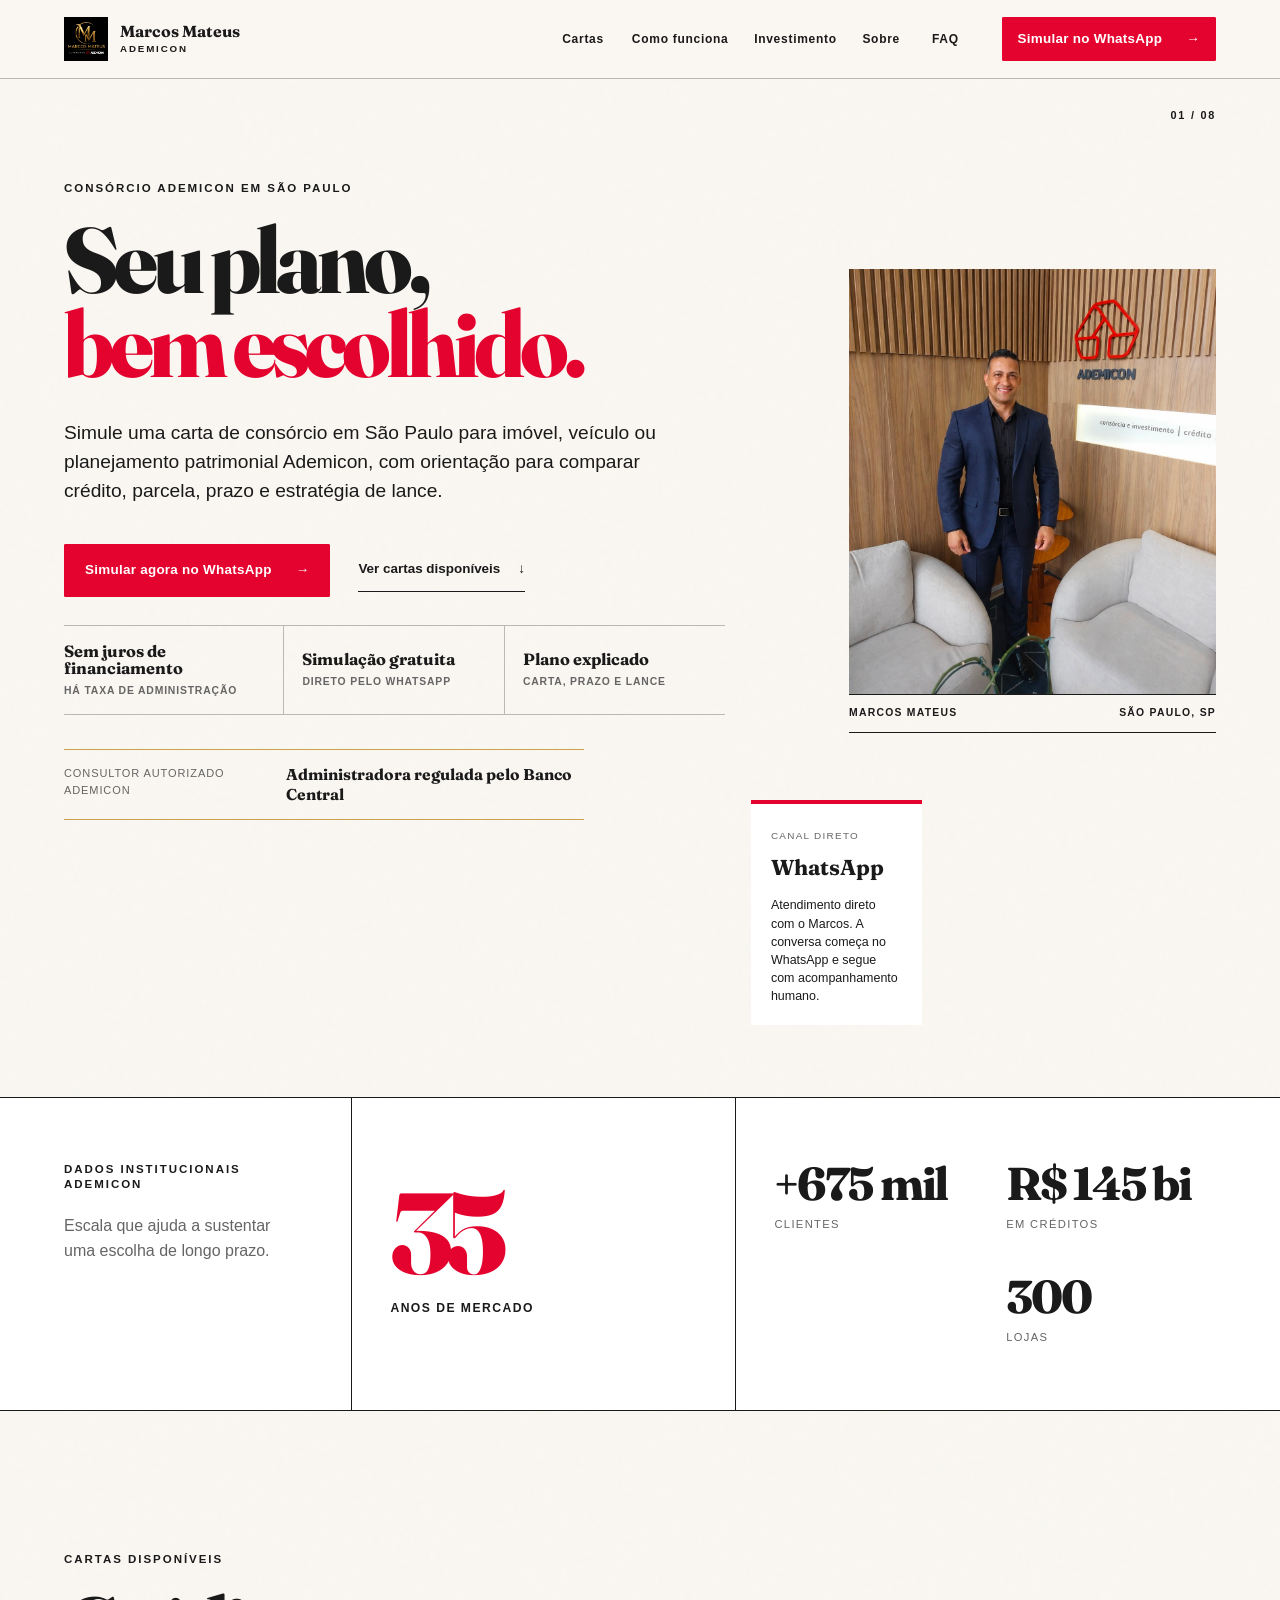
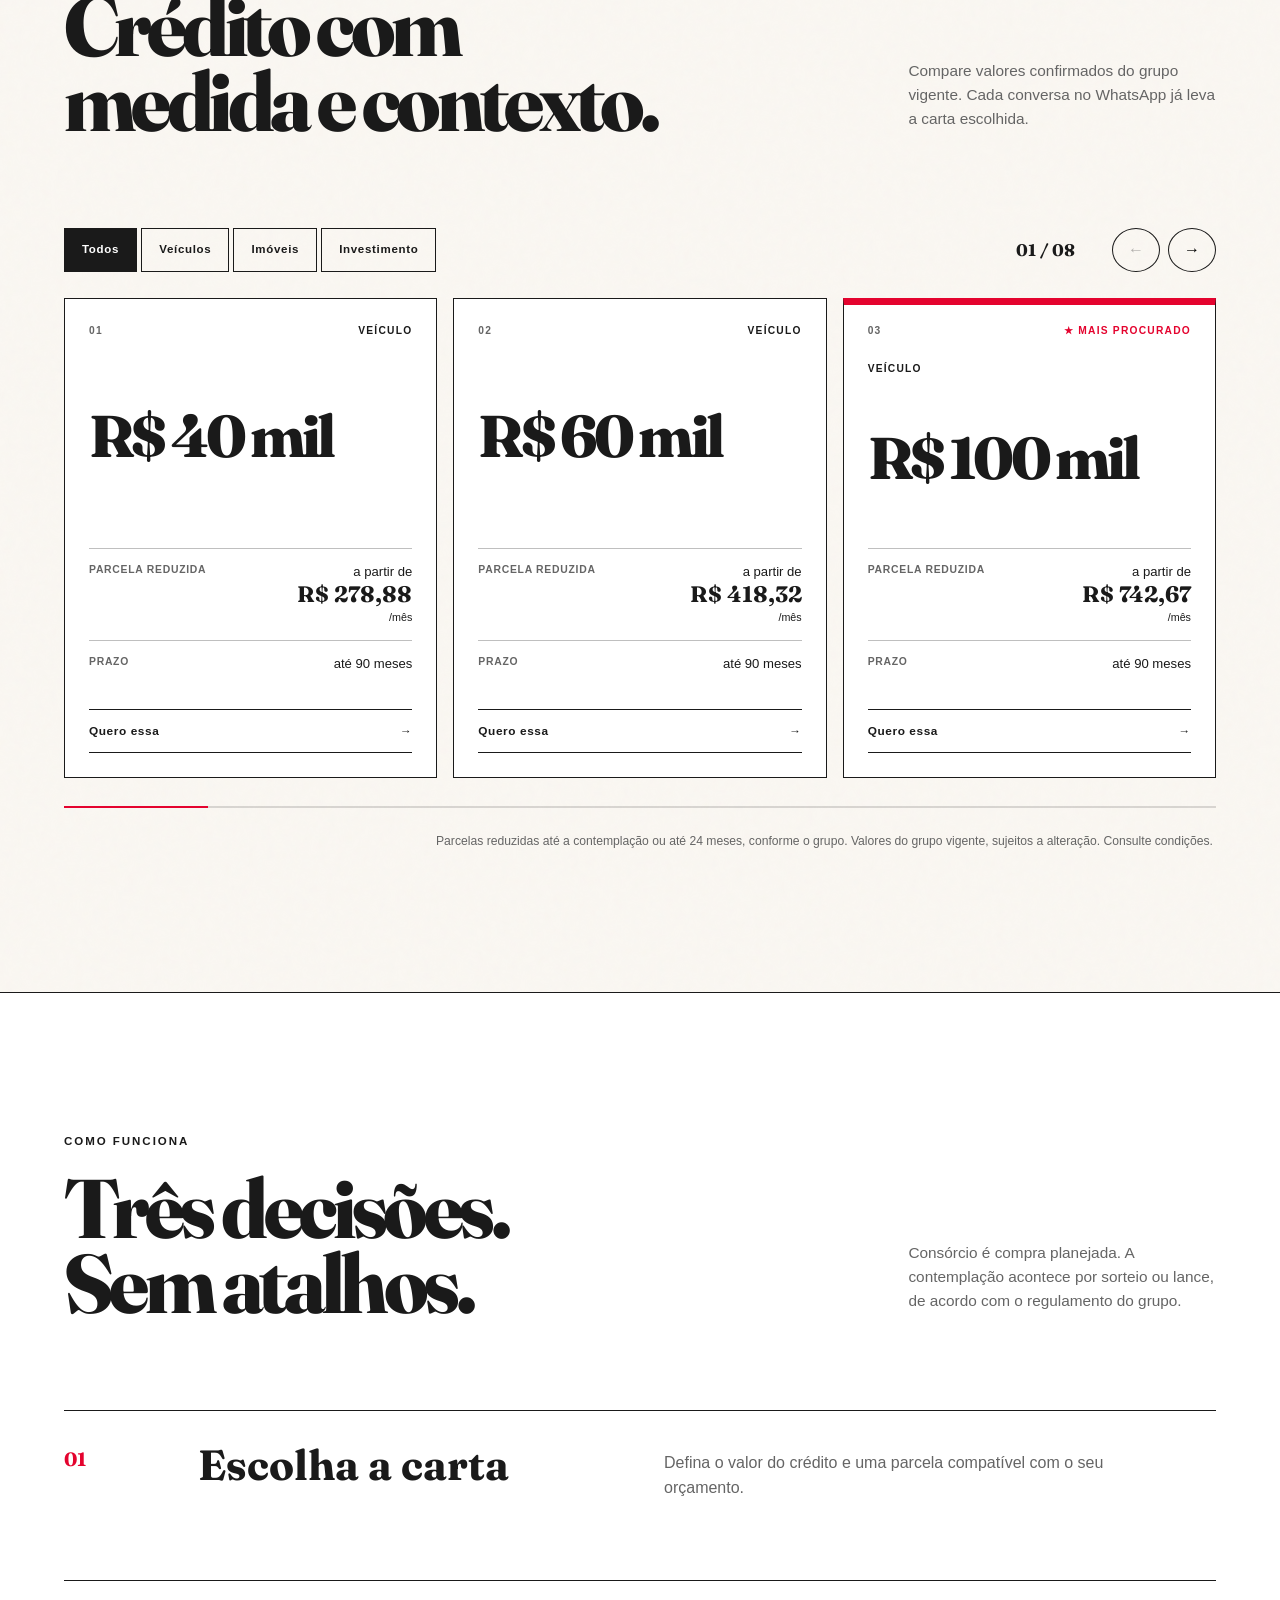
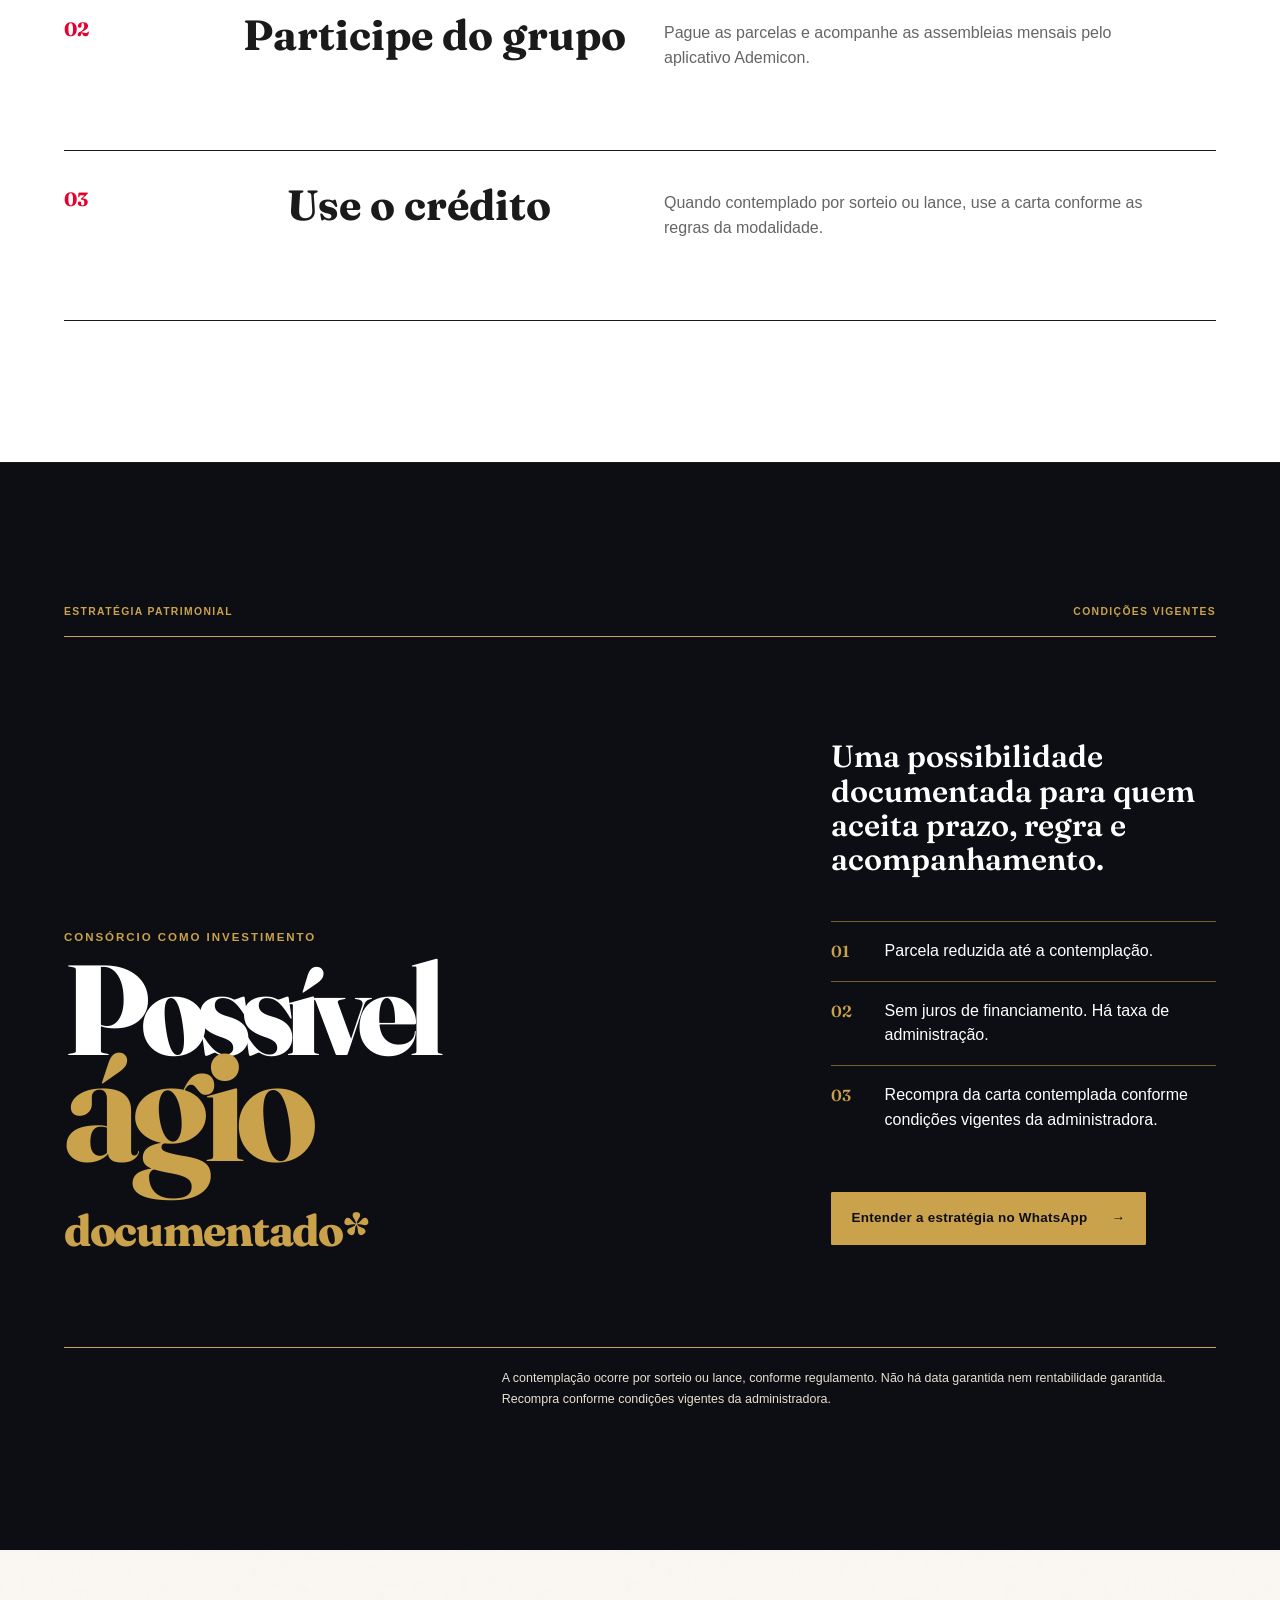
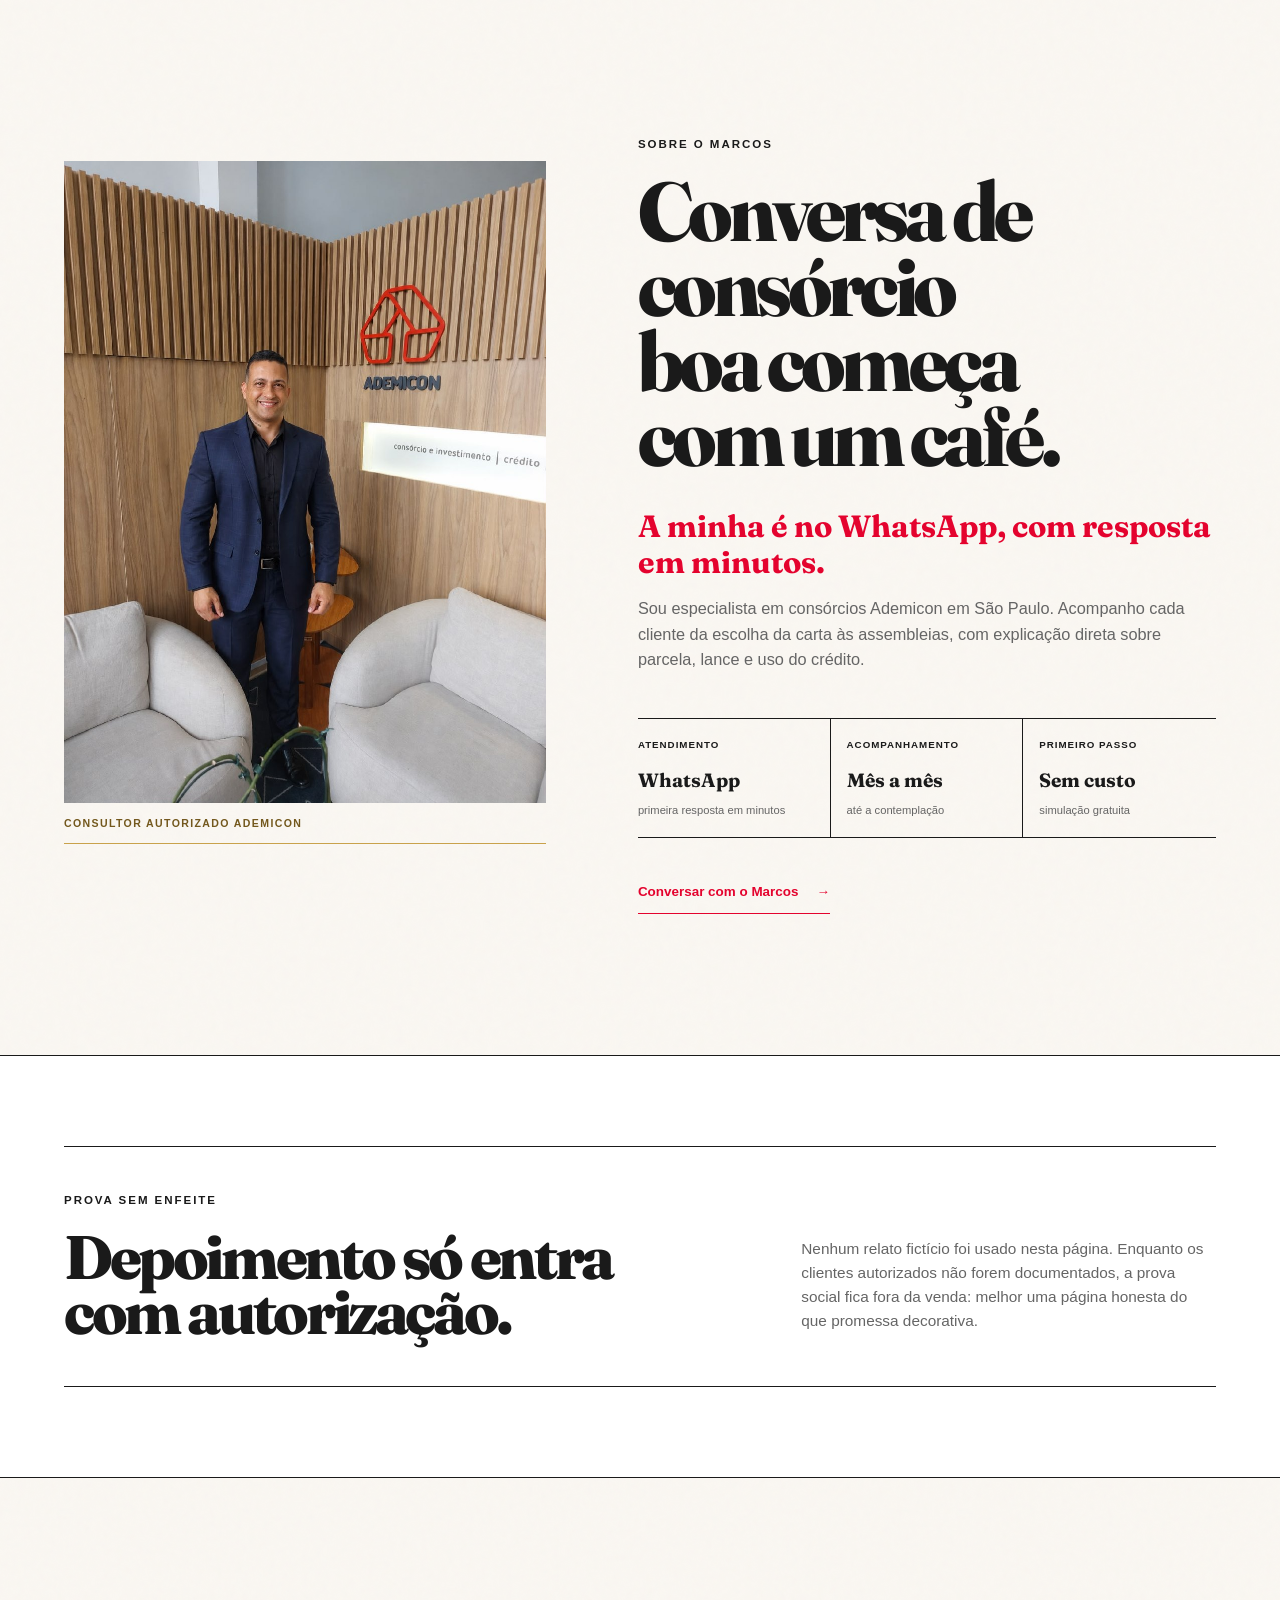
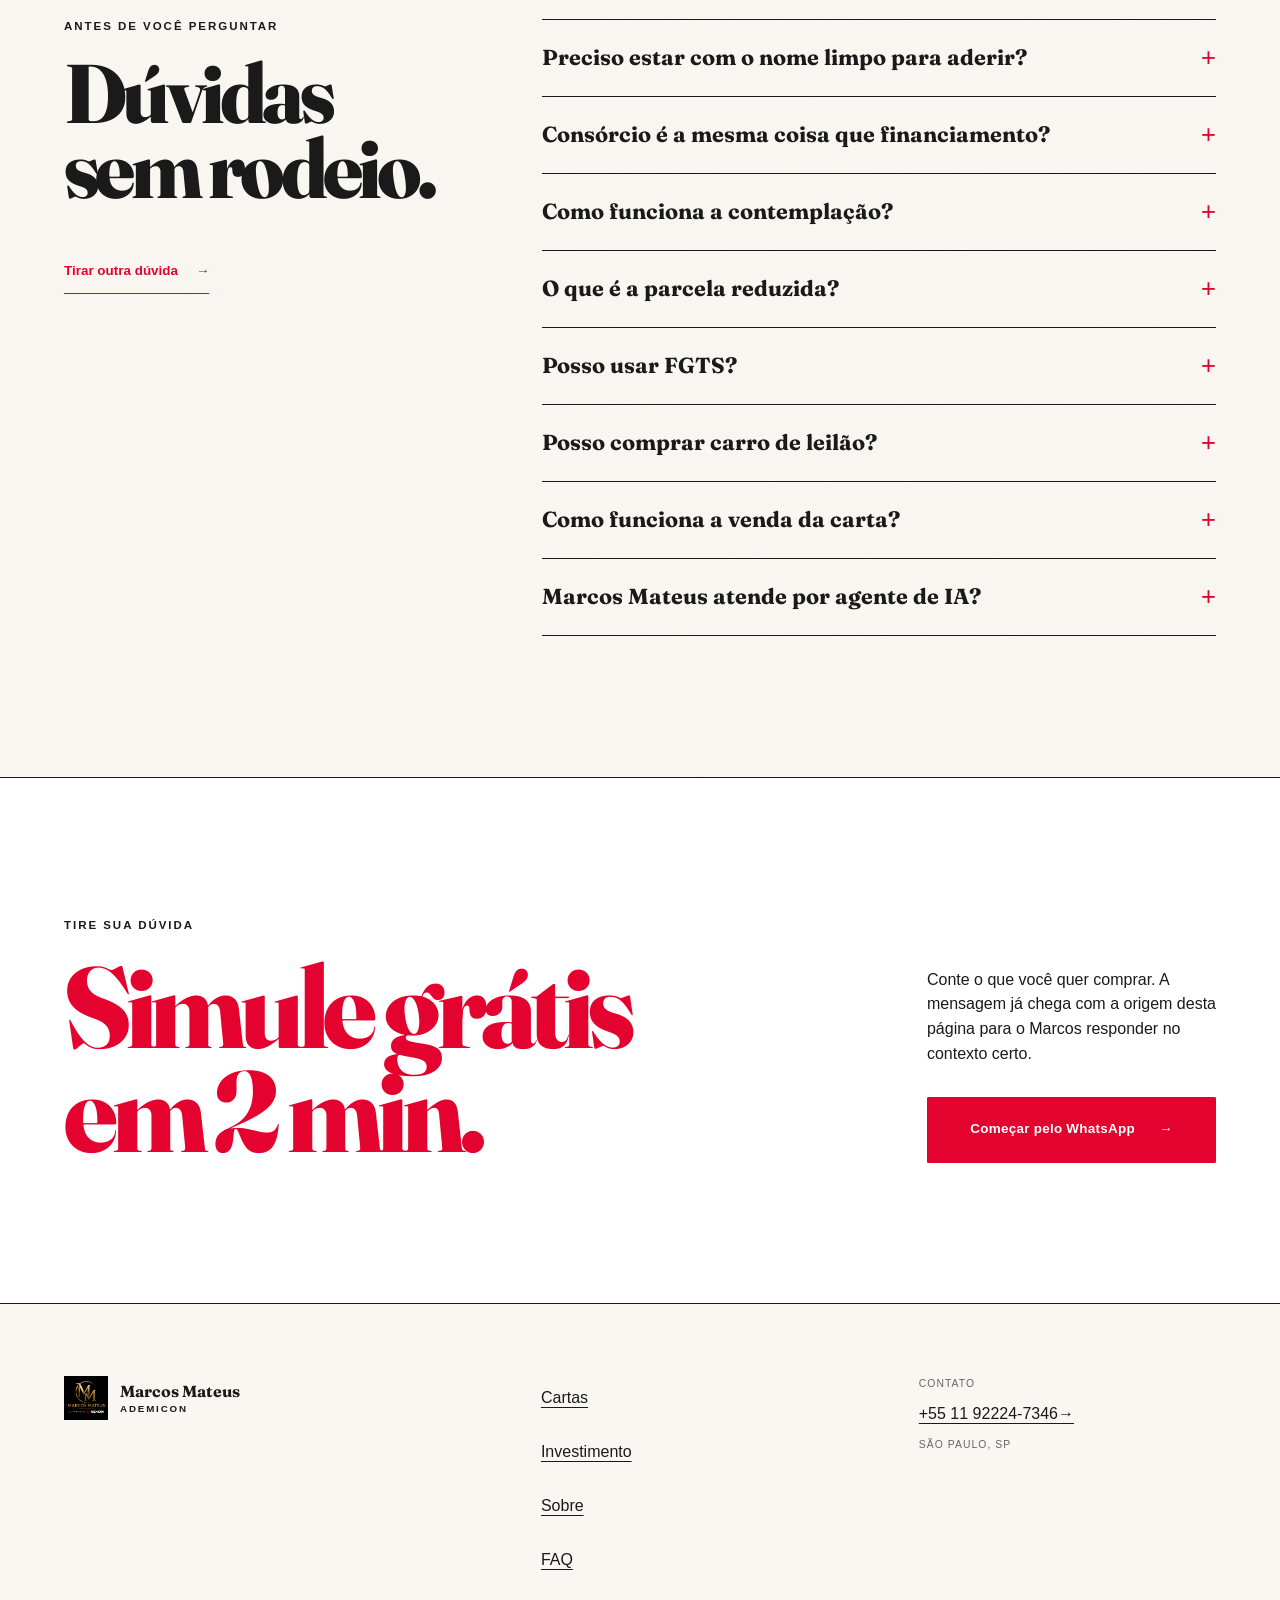
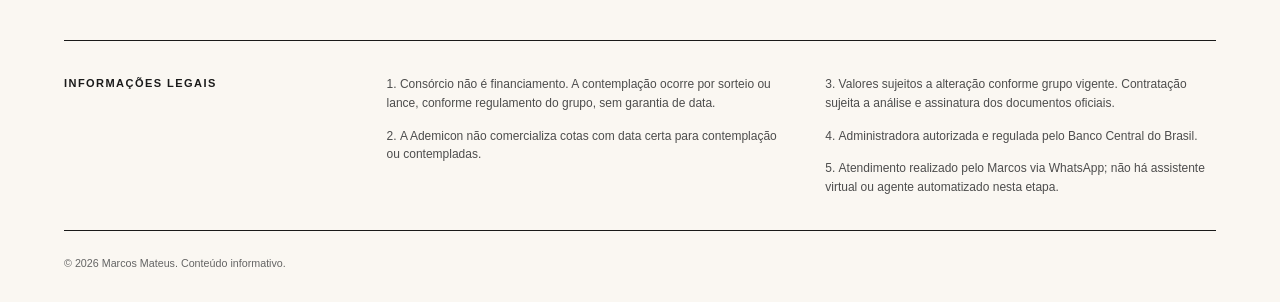
==== index.html @ b5ae05be "feat: add custom domain search metadata" ====
<!doctype html>
<html lang="pt-BR">
<head>
  <meta charset="utf-8">
  <meta name="viewport" content="width=device-width, initial-scale=1">
  <title>Consórcio Ademicon em São Paulo | Marcos Mateus</title>
  <meta name="description" content="Consórcio em São Paulo para veículos, imóveis e planejamento patrimonial com Marcos Mateus, consultor autorizado Ademicon.">
  <meta name="theme-color" content="#FAF7F2">
  <meta property="og:type" content="website">
  <meta property="og:title" content="Consórcio Ademicon em São Paulo | Marcos Mateus">
  <meta property="og:description" content="Encontre uma carta compatível com o seu plano e tire suas dúvidas pelo WhatsApp.">
  <meta property="og:url" content="https://www.marcosmateusconsorcio.com.br/">
  <meta property="og:image" content="https://www.marcosmateusconsorcio.com.br/assets/marcos-mateus.jpg">
  <link rel="canonical" href="https://www.marcosmateusconsorcio.com.br/">
  <script type="application/ld+json">
{
  "@context": "https://schema.org",
  "@type": "FinancialService",
  "name": "Marcos Mateus Consórcio Ademicon",
  "url": "https://www.marcosmateusconsorcio.com.br/",
  "image": "https://www.marcosmateusconsorcio.com.br/assets/marcos-mateus.jpg",
  "description": "Consultoria em consórcio Ademicon para imóveis, veículos e planejamento patrimonial em São Paulo, com atendimento direto pelo WhatsApp.",
  "areaServed": {
    "@type": "AdministrativeArea",
    "name": "São Paulo, SP"
  },
  "telephone": "+55 11 92224-7346",
  "founder": {
    "@type": "Person",
    "name": "Marcos Mateus"
  },
  "sameAs": []
}
  </script>
  <script type="application/ld+json">
{
  "@context": "https://schema.org",
  "@type": "FAQPage",
  "mainEntity": [
    {
      "@type": "Question",
      "name": "Preciso estar com o nome limpo para aderir?",
      "acceptedAnswer": {
        "@type": "Answer",
        "text": "Não para aderir. A restrição passa a ser relevante quando o contemplado pretende usar o crédito para comprar um bem."
      }
    },
    {
      "@type": "Question",
      "name": "Consórcio é a mesma coisa que financiamento?",
      "acceptedAnswer": {
        "@type": "Answer",
        "text": "Não. O consórcio não cobra juros de financiamento, mas possui taxa de administração. O financiamento entrega o bem imediatamente e cobra juros. O consórcio é uma compra planejada."
      }
    },
    {
      "@type": "Question",
      "name": "Como funciona a contemplação?",
      "acceptedAnswer": {
        "@type": "Answer",
        "text": "Ela acontece por sorteio ou lance nas assembleias mensais, conforme o regulamento. Não existe garantia de data."
      }
    },
    {
      "@type": "Question",
      "name": "O que é a parcela reduzida?",
      "acceptedAnswer": {
        "@type": "Answer",
        "text": "No Plano 50, são pagos 50% do fundo comum mais taxas até a contemplação. A diferença é distribuída nas parcelas posteriores, por isso o valor aumenta depois da contemplação."
      }
    },
    {
      "@type": "Question",
      "name": "Posso usar FGTS?",
      "acceptedAnswer": {
        "@type": "Answer",
        "text": "Em consórcio de imóveis, o FGTS pode ser usado como lance ou complemento, conforme as regras do Conselho Curador e do grupo."
      }
    },
    {
      "@type": "Question",
      "name": "Posso comprar carro de leilão?",
      "acceptedAnswer": {
        "@type": "Answer",
        "text": "Sim, desde que a documentação esteja regular e o veículo seja aprovado na vistoria e análise da administradora."
      }
    },
    {
      "@type": "Question",
      "name": "Como funciona a venda da carta?",
      "acceptedAnswer": {
        "@type": "Answer",
        "text": "A documentação informa possibilidade de recompra da carta contemplada com ágio de até 30% do crédito. A operação depende das condições comerciais vigentes da administradora."
      }
    },
    {
      "@type": "Question",
      "name": "Marcos Mateus atende por agente de IA?",
      "acceptedAnswer": {
        "@type": "Answer",
        "text": "Não. Nesta etapa, o atendimento pelo WhatsApp é feito diretamente pelo Marcos."
      }
    }
  ]
}
  </script>
  <link rel="icon" href="assets/marca-marcos-mateus.jpg" type="image/jpeg">
  <link rel="preload" href="assets/fraunces-latin.woff2" as="font" type="font/woff2" crossorigin>
  <link rel="preload" href="assets/marcos-mateus.jpg" as="image" type="image/jpeg">
  <link rel="stylesheet" href="styles.css">
  <script src="script.js" defer></script>
</head>
<body>
  <a class="skip-link" href="#conteudo">Ir para o conteúdo</a>

  <header class="site-header" data-header>
    <div class="header-inner">
      <a class="brand" href="#inicio" aria-label="Marcos Mateus, início">
        <img src="assets/marca-marcos-mateus.jpg" width="1254" height="1254" alt="">
        <span><strong>Marcos Mateus</strong><small>Ademicon</small></span>
      </a>
      <button class="menu-toggle" type="button" aria-expanded="false" aria-controls="menu-principal">
        <span>Menu</span><i aria-hidden="true"></i>
      </button>
      <nav class="main-nav" id="menu-principal" aria-label="Navegação principal">
        <a href="#cartas">Cartas</a>
        <a href="#como-funciona">Como funciona</a>
        <a href="#investimento">Investimento</a>
        <a href="#sobre">Sobre</a>
        <a href="#faq">FAQ</a>
        <a class="button button-small" href="https://wa.me/5511922247346?text=Ol%C3%A1%2C%20Marcos%21%20Origem%3A%20Header.%20Quero%20fazer%20uma%20simula%C3%A7%C3%A3o." target="_blank" rel="noopener noreferrer">Simular no WhatsApp <span aria-hidden="true">→</span></a>
      </nav>
    </div>
  </header>

  <main id="conteudo">
    <section class="hero paper" id="inicio" aria-labelledby="hero-title">
      <div class="section-index" aria-hidden="true">01 / 08</div>
      <div class="hero-copy reveal">
        <p class="eyebrow">Consórcio Ademicon em São Paulo</p>
        <h1 id="hero-title">Seu plano,<br><span>bem escolhido.</span></h1>
        <p class="hero-lead">Simule uma carta de consórcio em São Paulo para imóvel, veículo ou planejamento patrimonial Ademicon, com orientação para comparar crédito, parcela, prazo e estratégia de lance.</p>
        <div class="hero-actions">
          <a class="button" href="https://wa.me/5511922247346?text=Ol%C3%A1%2C%20Marcos%21%20Origem%3A%20Hero.%20Quero%20simular%20um%20cons%C3%B3rcio%20e%20entender%20qual%20carta%20combina%20comigo." target="_blank" rel="noopener noreferrer">Simular agora no WhatsApp <span aria-hidden="true">→</span></a>
          <a class="text-link" href="#cartas">Ver cartas disponíveis <span aria-hidden="true">↓</span></a>
        </div>
        <ul class="hero-benefits" aria-label="Benefícios do atendimento">
          <li><strong>Sem juros de financiamento</strong><span>há taxa de administração</span></li>
          <li><strong>Simulação gratuita</strong><span>direto pelo WhatsApp</span></li>
          <li><strong>Plano explicado</strong><span>carta, prazo e lance</span></li>
        </ul>
        <div class="authority-seal" aria-label="Autoridade">
          <span>Consultor autorizado Ademicon</span>
          <strong>Administradora regulada pelo Banco Central</strong>
        </div>
      </div>
      <div class="hero-visual reveal">
        <figure class="photo-frame">
          <img src="assets/marcos-mateus.jpg" width="1086" height="1259" alt="Marcos Mateus em uma unidade Ademicon">
          <figcaption><span>Marcos Mateus</span><span>São Paulo, SP</span></figcaption>
        </figure>
      </div>
      <aside class="hero-note reveal" aria-label="Atendimento">
        <span>Canal direto</span>
        <strong>WhatsApp</strong>
        <p>Atendimento direto com o Marcos. A conversa começa no WhatsApp e segue com acompanhamento humano.</p>
      </aside>
    </section>

    <section class="proof" id="prova" aria-labelledby="proof-title">
      <div class="proof-intro reveal">
        <p class="eyebrow">Dados institucionais Ademicon</p>
        <h2 id="proof-title" class="sr-only">Números da Ademicon</h2>
        <p>Escala que ajuda a sustentar uma escolha de longo prazo.</p>
      </div>
      <div class="proof-primary reveal">
        <strong><span class="counter" data-target="35">35</span></strong>
        <span>anos de mercado</span>
      </div>
      <dl class="proof-grid reveal">
        <div><dt><span aria-hidden="true">+</span><span class="counter" data-target="675">675</span> mil</dt><dd>clientes</dd></div>
        <div><dt>R$ <span class="counter" data-target="145">145</span> bi</dt><dd>em créditos</dd></div>
        <div><dt><span class="counter" data-target="300">300</span></dt><dd>lojas</dd></div>
      </dl>
    </section>

    <section class="plans paper" id="cartas" aria-labelledby="plans-title">
      <div class="section-heading reveal">
        <div>
          <p class="eyebrow">Cartas disponíveis</p>
          <h2 id="plans-title">Crédito com<br>medida e contexto.</h2>
        </div>
        <p>Compare valores confirmados do grupo vigente. Cada conversa no WhatsApp já leva a carta escolhida.</p>
      </div>

      <div class="plans-toolbar reveal">
        <div class="filters" role="group" aria-label="Filtrar cartas por segmento">
          <button type="button" class="filter-button is-active" data-filter="todos" aria-pressed="true">Todos</button>
          <button type="button" class="filter-button" data-filter="veiculos" aria-pressed="false">Veículos</button>
          <button type="button" class="filter-button" data-filter="imoveis" aria-pressed="false">Imóveis</button>
          <button type="button" class="filter-button" data-filter="investimento" aria-pressed="false">Investimento</button>
        </div>
        <div class="carousel-controls">
          <span class="carousel-count" aria-live="polite">01 / 08</span>
          <button type="button" class="carousel-arrow" data-carousel-prev aria-label="Carta anterior">←</button>
          <button type="button" class="carousel-arrow" data-carousel-next aria-label="Próxima carta">→</button>
        </div>
      </div>

      <div class="carousel-shell reveal">
        <div class="plans-track" data-carousel tabindex="0" aria-label="Cartas de crédito">
          <article class="plan-card" data-category="veiculos">
            <div class="card-top"><span class="card-number">01</span><span class="card-segment">Veículo</span></div>
            <h3>R$ 40 mil</h3>
            <dl><div><dt>Parcela reduzida</dt><dd>a partir de <strong>R$ 278,88</strong><small>/mês</small></dd></div><div><dt>Prazo</dt><dd>até 90 meses</dd></div></dl>
            <a class="card-link" href="https://wa.me/5511922247346?text=Ol%C3%A1%2C%20Marcos%21%20Origem%3A%20Carta%20Ve%C3%ADculo%20R%24%2040%20mil.%20Quero%20simular%20esta%20carta." target="_blank" rel="noopener noreferrer">Quero essa <span aria-hidden="true">→</span></a>
          </article>
          <article class="plan-card" data-category="veiculos">
            <div class="card-top"><span class="card-number">02</span><span class="card-segment">Veículo</span></div>
            <h3>R$ 60 mil</h3>
            <dl><div><dt>Parcela reduzida</dt><dd>a partir de <strong>R$ 418,32</strong><small>/mês</small></dd></div><div><dt>Prazo</dt><dd>até 90 meses</dd></div></dl>
            <a class="card-link" href="https://wa.me/5511922247346?text=Ol%C3%A1%2C%20Marcos%21%20Origem%3A%20Carta%20Ve%C3%ADculo%20R%24%2060%20mil.%20Quero%20simular%20esta%20carta." target="_blank" rel="noopener noreferrer">Quero essa <span aria-hidden="true">→</span></a>
          </article>
          <article class="plan-card plan-card-featured" data-category="veiculos">
            <div class="card-top"><span class="card-number">03</span><span class="card-tag">★ Mais procurado</span></div>
            <span class="card-segment">Veículo</span>
            <h3>R$ 100 mil</h3>
            <dl><div><dt>Parcela reduzida</dt><dd>a partir de <strong>R$ 742,67</strong><small>/mês</small></dd></div><div><dt>Prazo</dt><dd>até 90 meses</dd></div></dl>
            <a class="card-link" href="https://wa.me/5511922247346?text=Ol%C3%A1%2C%20Marcos%21%20Origem%3A%20Carta%20Ve%C3%ADculo%20R%24%20100%20mil.%20Quero%20simular%20esta%20carta." target="_blank" rel="noopener noreferrer">Quero essa <span aria-hidden="true">→</span></a>
          </article>
          <article class="plan-card" data-category="veiculos">
            <div class="card-top"><span class="card-number">04</span><span class="card-tag">Maior crédito</span></div>
            <span class="card-segment">Veículo</span>
            <h3>R$ 150 mil</h3>
            <dl><div><dt>Parcela reduzida</dt><dd>a partir de <strong>R$ 871,50</strong><small>/mês</small></dd></div><div><dt>Prazo</dt><dd>até 90 meses</dd></div></dl>
            <a class="card-link" href="https://wa.me/5511922247346?text=Ol%C3%A1%2C%20Marcos%21%20Origem%3A%20Carta%20Ve%C3%ADculo%20R%24%20150%20mil.%20Quero%20simular%20esta%20carta." target="_blank" rel="noopener noreferrer">Quero essa <span aria-hidden="true">→</span></a>
          </article>
          <article class="plan-card plan-card-wide" data-category="imoveis">
            <div class="card-top"><span class="card-number">05</span><span class="card-segment">Imóvel</span></div>
            <h3>R$ 300 mil</h3>
            <dl><div><dt>Parcela reduzida</dt><dd>a partir de <strong>R$ 1.011,90</strong><small>/mês</small></dd></div><div><dt>Uso</dt><dd>comprar, construir ou reformar</dd></div></dl>
            <a class="card-link" href="https://wa.me/5511922247346?text=Ol%C3%A1%2C%20Marcos%21%20Origem%3A%20Carta%20Im%C3%B3vel%20R%24%20300%20mil.%20Quero%20simular%20esta%20carta." target="_blank" rel="noopener noreferrer">Quero essa <span aria-hidden="true">→</span></a>
          </article>
          <article class="plan-card plan-card-wide" data-category="imoveis">
            <div class="card-top"><span class="card-number">06</span><span class="card-segment">Imóvel</span></div>
            <h3>R$ 500 mil</h3>
            <dl><div><dt>Parcela reduzida</dt><dd>a partir de <strong>R$ 1.800,00</strong><small>/mês</small></dd></div><div><dt>Uso</dt><dd>comprar, construir ou reformar</dd></div></dl>
            <a class="card-link" href="https://wa.me/5511922247346?text=Ol%C3%A1%2C%20Marcos%21%20Origem%3A%20Carta%20Im%C3%B3vel%20R%24%20500%20mil.%20Quero%20simular%20esta%20carta." target="_blank" rel="noopener noreferrer">Quero essa <span aria-hidden="true">→</span></a>
          </article>
          <article class="plan-card plan-card-gold" data-category="investimento">
            <div class="card-top"><span class="card-number">07</span><span class="card-segment">Investimento</span></div>
            <h3>R$ 80 mil</h3>
            <dl><div><dt>Parcela reduzida</dt><dd><strong>R$ 269,84</strong><small>/mês</small></dd></div><div><dt>Condição documentada</dt><dd>ágio de até R$ 24 mil*</dd></div></dl>
            <a class="card-link" href="https://wa.me/5511922247346?text=Ol%C3%A1%2C%20Marcos%21%20Origem%3A%20Carta%20Investimento%20R%24%2080%20mil.%20Quero%20entender%20esta%20estrat%C3%A9gia." target="_blank" rel="noopener noreferrer">Quero essa <span aria-hidden="true">→</span></a>
          </article>
          <article class="plan-card plan-card-gold" data-category="investimento">
            <div class="card-top"><span class="card-number">08</span><span class="card-segment">Investimento</span></div>
            <h3>R$ 100 mil</h3>
            <dl><div><dt>Parcela reduzida</dt><dd><strong>R$ 337,30</strong><small>/mês</small></dd></div><div><dt>Condição documentada</dt><dd>ágio de até R$ 30 mil*</dd></div></dl>
            <a class="card-link" href="https://wa.me/5511922247346?text=Ol%C3%A1%2C%20Marcos%21%20Origem%3A%20Carta%20Investimento%20R%24%20100%20mil.%20Quero%20entender%20esta%20estrat%C3%A9gia." target="_blank" rel="noopener noreferrer">Quero essa <span aria-hidden="true">→</span></a>
          </article>
        </div>
        <div class="carousel-progress" aria-hidden="true"><span data-carousel-progress></span></div>
      </div>
      <p class="plans-disclaimer">Parcelas reduzidas até a contemplação ou até 24 meses, conforme o grupo. Valores do grupo vigente, sujeitos a alteração. Consulte condições.</p>
    </section>

    <section class="process" id="como-funciona" aria-labelledby="process-title">
      <div class="section-heading reveal">
        <div><p class="eyebrow">Como funciona</p><h2 id="process-title">Três decisões.<br>Sem atalhos.</h2></div>
        <p>Consórcio é compra planejada. A contemplação acontece por sorteio ou lance, de acordo com o regulamento do grupo.</p>
      </div>
      <ol class="process-list">
        <li class="reveal"><span>01</span><h3>Escolha a carta</h3><p>Defina o valor do crédito e uma parcela compatível com o seu orçamento.</p></li>
        <li class="reveal"><span>02</span><h3>Participe do grupo</h3><p>Pague as parcelas e acompanhe as assembleias mensais pelo aplicativo Ademicon.</p></li>
        <li class="reveal"><span>03</span><h3>Use o crédito</h3><p>Quando contemplado por sorteio ou lance, use a carta conforme as regras da modalidade.</p></li>
      </ol>
    </section>

    <section class="investment" id="investimento" aria-labelledby="investment-title">
      <div class="investment-label reveal"><span>Estratégia patrimonial</span><span>Condições vigentes</span></div>
      <div class="investment-grid">
        <div class="reveal">
          <p class="eyebrow">Consórcio como investimento</p>
          <h2 id="investment-title">Possível<br><strong>ágio</strong><br><span>documentado*</span></h2>
        </div>
        <div class="investment-copy reveal">
          <p class="investment-lead">Uma possibilidade documentada para quem aceita prazo, regra e acompanhamento.</p>
          <dl>
            <div><dt>01</dt><dd>Parcela reduzida até a contemplação.</dd></div>
            <div><dt>02</dt><dd>Sem juros de financiamento. Há taxa de administração.</dd></div>
            <div><dt>03</dt><dd>Recompra da carta contemplada conforme condições vigentes da administradora.</dd></div>
          </dl>
          <a class="button button-gold" href="https://wa.me/5511922247346?text=Ol%C3%A1%2C%20Marcos%21%20Origem%3A%20Se%C3%A7%C3%A3o%20Investimento.%20Quero%20entender%20a%20estrat%C3%A9gia%20de%20carta%20contemplada." target="_blank" rel="noopener noreferrer">Entender a estratégia no WhatsApp <span aria-hidden="true">→</span></a>
        </div>
      </div>
      <p class="investment-disclaimer">A contemplação ocorre por sorteio ou lance, conforme regulamento. Não há data garantida nem rentabilidade garantida. Recompra conforme condições vigentes da administradora.</p>
    </section>

    <section class="about paper" id="sobre" aria-labelledby="about-title">
      <div class="about-photo reveal">
        <img src="assets/marcos-mateus-sobre.jpg" width="960" height="1280" alt="Marcos Mateus em uma unidade Ademicon">
        <span>Consultor autorizado Ademicon</span>
      </div>
      <div class="about-copy reveal">
        <p class="eyebrow">Sobre o Marcos</p>
        <h2 id="about-title">Conversa de consórcio boa começa com um café.</h2>
        <p class="about-lead">A minha é no WhatsApp, com resposta em minutos.</p>
        <p>Sou especialista em consórcios Ademicon em São Paulo. Acompanho cada cliente da escolha da carta às assembleias, com explicação direta sobre parcela, lance e uso do crédito.</p>
        <div class="about-specs">
          <div><span>Atendimento</span><strong>WhatsApp</strong><small>primeira resposta em minutos</small></div>
          <div><span>Acompanhamento</span><strong>Mês a mês</strong><small>até a contemplação</small></div>
          <div><span>Primeiro passo</span><strong>Sem custo</strong><small>simulação gratuita</small></div>
        </div>
        <a class="text-link text-link-red" href="https://wa.me/5511922247346?text=Ol%C3%A1%2C%20Marcos%21%20Origem%3A%20Sobre%20o%20Marcos.%20Quero%20conversar%20sobre%20meu%20objetivo." target="_blank" rel="noopener noreferrer">Conversar com o Marcos <span aria-hidden="true">→</span></a>
      </div>
    </section>

    <section class="testimonials trust-note" id="depoimentos" aria-labelledby="testimonials-title">
      <div class="trust-note-grid reveal">
        <div><p class="eyebrow">Prova sem enfeite</p><h2 id="testimonials-title">Depoimento só entra com autorização.</h2></div>
        <p>Nenhum relato fictício foi usado nesta página. Enquanto os clientes autorizados não forem documentados, a prova social fica fora da venda: melhor uma página honesta do que promessa decorativa.</p>
      </div>
    </section>

    <section class="faq paper" id="faq" aria-labelledby="faq-title">
      <div class="faq-heading reveal">
        <p class="eyebrow">Antes de você perguntar</p>
        <h2 id="faq-title">Dúvidas<br>sem rodeio.</h2>
        <a class="text-link text-link-red" href="https://wa.me/5511922247346?text=Ol%C3%A1%2C%20Marcos%21%20Origem%3A%20FAQ.%20Ainda%20tenho%20uma%20d%C3%BAvida%20sobre%20cons%C3%B3rcio." target="_blank" rel="noopener noreferrer">Tirar outra dúvida <span aria-hidden="true">→</span></a>
      </div>
      <div class="faq-list reveal">
        <details><summary>Preciso estar com o nome limpo para aderir?<span aria-hidden="true">+</span></summary><p>Não para aderir. A restrição passa a ser relevante quando o contemplado pretende usar o crédito para comprar um bem.</p></details>
        <details><summary>Consórcio é a mesma coisa que financiamento?<span aria-hidden="true">+</span></summary><p>Não. O consórcio não cobra juros de financiamento, mas possui taxa de administração. O financiamento entrega o bem imediatamente e cobra juros. O consórcio é uma compra planejada.</p></details>
        <details><summary>Como funciona a contemplação?<span aria-hidden="true">+</span></summary><p>Ela acontece por sorteio ou lance nas assembleias mensais, conforme o regulamento. Não existe garantia de data.</p></details>
        <details><summary>O que é a parcela reduzida?<span aria-hidden="true">+</span></summary><p>No Plano 50, são pagos 50% do fundo comum mais taxas até a contemplação. A diferença é distribuída nas parcelas posteriores, por isso o valor aumenta depois da contemplação.</p></details>
        <details><summary>Posso usar FGTS?<span aria-hidden="true">+</span></summary><p>Em consórcio de imóveis, o FGTS pode ser usado como lance ou complemento, conforme as regras do Conselho Curador e do grupo.</p></details>
        <details><summary>Posso comprar carro de leilão?<span aria-hidden="true">+</span></summary><p>Sim, desde que a documentação esteja regular e o veículo seja aprovado na vistoria e análise da administradora.</p></details>
        <details><summary>Como funciona a venda da carta?<span aria-hidden="true">+</span></summary><p>A documentação informa possibilidade de recompra da carta contemplada com ágio de até 30% do crédito. A operação depende das condições comerciais vigentes da administradora.</p></details>
        <details><summary>Marcos Mateus atende por agente de IA?<span aria-hidden="true">+</span></summary><p>Não. Nesta etapa, o atendimento pelo WhatsApp é feito diretamente pelo Marcos.</p></details>
      </div>
    </section>

    <section class="final-cta" id="contato" aria-labelledby="contact-title">
      <p class="eyebrow reveal">Tire sua dúvida</p>
      <div class="final-cta-grid">
        <h2 id="contact-title" class="reveal">Simule grátis<br>em 2 min.</h2>
        <div class="reveal"><p>Conte o que você quer comprar. A mensagem já chega com a origem desta página para o Marcos responder no contexto certo.</p><a class="button button-large" href="https://wa.me/5511922247346?text=Ol%C3%A1%2C%20Marcos%21%20Origem%3A%20CTA%20final.%20Quero%20fazer%20uma%20simula%C3%A7%C3%A3o%20gratuita." target="_blank" rel="noopener noreferrer">Começar pelo WhatsApp <span aria-hidden="true">→</span></a></div>
      </div>
    </section>
  </main>

  <footer class="site-footer">
    <div class="footer-top">
      <a class="brand brand-footer" href="#inicio"><img src="assets/marca-marcos-mateus.jpg" width="1254" height="1254" loading="lazy" alt=""><span><strong>Marcos Mateus</strong><small>Ademicon</small></span></a>
      <nav aria-label="Links do rodapé"><a href="#cartas">Cartas</a><a href="#investimento">Investimento</a><a href="#sobre">Sobre</a><a href="#faq">FAQ</a></nav>
      <div><span>Contato</span><a href="https://wa.me/5511922247346?text=Ol%C3%A1%2C%20Marcos%21%20Origem%3A%20Rodap%C3%A9.%20Vim%20pelo%20site%20e%20quero%20atendimento." target="_blank" rel="noopener noreferrer">+55 11 92224-7346 <span aria-hidden="true">→</span></a><small>São Paulo, SP</small></div>
    </div>
    <div class="legal-block" aria-labelledby="legal-title">
      <h2 id="legal-title">Informações legais</h2>
      <ol>
        <li>Consórcio não é financiamento. A contemplação ocorre por sorteio ou lance, conforme regulamento do grupo, sem garantia de data.</li>
        <li>A Ademicon não comercializa cotas com data certa para contemplação ou contempladas.</li>
        <li>Valores sujeitos a alteração conforme grupo vigente. Contratação sujeita a análise e assinatura dos documentos oficiais.</li>
        <li>Administradora autorizada e regulada pelo Banco Central do Brasil.</li>
        <li>Atendimento realizado pelo Marcos via WhatsApp; não há assistente virtual ou agente automatizado nesta etapa.</li>
      </ol>
    </div>
    <p class="copyright">© 2026 Marcos Mateus. Conteúdo informativo.</p>
  </footer>
  <a class="mobile-sticky-cta" href="https://wa.me/5511922247346?text=Ol%C3%A1%2C%20Marcos%21%20Origem%3A%20CTA%20fixo%20mobile.%20Quero%20fazer%20uma%20simula%C3%A7%C3%A3o%20gratuita." target="_blank" rel="noopener noreferrer" aria-label="Simular no WhatsApp com Marcos Mateus">
    <span>Simular no WhatsApp</span>
    <small>grátis em 2 min</small>
  </a>
</body>
</html>
---- styles.css ----
@font-face {
  font-family: "Fraunces";
  src: url("assets/fraunces-latin.woff2") format("woff2");
  font-style: normal;
  font-weight: 600 900;
  font-display: swap;
}

:root {
  --red: #e4032e;
  --paper: #faf7f2;
  --white: #ffffff;
  --soft: #f5f5f5;
  --ink: #1a1a1a;
  --muted: #656565;
  --gold: #c9a24b;
  --night: #0d0e13;
  --line: rgba(26, 26, 26, 0.28);
  --max: 1440px;
  --gutter: clamp(20px, 5vw, 80px);
  --section: clamp(88px, 11vw, 168px);
  --sans: Arial, Helvetica, sans-serif;
  --serif: "Fraunces", Georgia, serif;
}

* { box-sizing: border-box; }
html { scroll-behavior: smooth; scroll-padding-top: 92px; }
body {
  margin: 0;
  min-width: 320px;
  overflow-x: clip;
  background: var(--paper);
  color: var(--ink);
  font-family: var(--sans);
  font-size: 16px;
  line-height: 1.55;
  text-rendering: optimizeLegibility;
}
body.menu-open { overflow: hidden; }
img { display: block; max-width: 100%; height: auto; filter:none; }
a { color: inherit; }
button, a { -webkit-tap-highlight-color: transparent; }
button { font: inherit; }
::selection { background: var(--red); color: var(--white); }

.skip-link {
  position: fixed;
  left: 16px;
  top: 10px;
  z-index: 200;
  transform: translateY(-150%);
  background: var(--ink);
  color: var(--white);
  padding: 12px 18px;
}
.skip-link:focus { transform: translateY(0); }
:focus-visible { outline: 3px solid var(--red); outline-offset: 4px; }
.sr-only {
  position: absolute;
  width: 1px;
  height: 1px;
  padding: 0;
  margin: -1px;
  overflow: hidden;
  clip: rect(0, 0, 0, 0);
  white-space: nowrap;
  border: 0;
}

.paper {
  background-color: var(--paper);
  background-image: url("data:image/svg+xml,%3Csvg viewBox='0 0 160 160' xmlns='http://www.w3.org/2000/svg'%3E%3Cfilter id='n'%3E%3CfeTurbulence type='fractalNoise' baseFrequency='.85' numOctaves='2' stitchTiles='stitch'/%3E%3C/filter%3E%3Crect width='100%25' height='100%25' filter='url(%23n)' opacity='.025'/%3E%3C/svg%3E");
}
.eyebrow {
  margin: 0 0 22px;
  font-size: 0.72rem;
  font-weight: 700;
  letter-spacing: 0.17em;
  line-height: 1.3;
  text-transform: uppercase;
}
.button {
  min-height:44px;
  display: inline-flex;
  align-items: center;
  justify-content: center;
  gap: 24px;
  border: 1px solid var(--red);
  border-radius: 1px;
  background: var(--red);
  color: var(--white);
  padding: 15px 20px;
  text-decoration: none;
  font-size: 0.84rem;
  font-weight: 700;
  letter-spacing: 0.02em;
  transition: background-color 180ms ease, color 180ms ease;
}
.button span, .card-link span, .text-link span { display: inline-block; transition: transform 180ms ease; }
.text-link {
  min-height:44px;
  display: inline-flex;
  align-items: center;
  gap: 18px;
  border-bottom: 1px solid currentColor;
  color: var(--ink);
  text-decoration: none;
  font-size: 0.84rem;
  font-weight: 700;
}
.text-link-red { color: var(--red); }

.site-header {
  position: sticky;
  top: 0;
  z-index: 100;
  border-bottom: 1px solid var(--line);
  background: rgba(250, 247, 242, 0.96);
}
.header-inner {
  width: min(100%, var(--max));
  min-height: 78px;
  margin: 0 auto;
  padding: 0 var(--gutter);
  display: flex;
  align-items: center;
  justify-content: space-between;
  gap: 24px;
}
.brand {
  min-height:44px;
  display: inline-flex;
  align-items: center;
  gap: 12px;
  color: var(--ink);
  text-decoration: none;
}
.brand img { width: 44px; height: 44px; object-fit: contain; }
.brand span { display: grid; line-height: 1.05; }
.brand strong { font-family: var(--serif); font-size: 1rem; font-weight: 700; }
.brand small { margin-top: 4px; font-size: 0.61rem; font-weight: 700; letter-spacing: 0.19em; text-transform: uppercase; }
.main-nav { display: flex; align-items: center; gap: clamp(18px, 2vw, 34px); }
.main-nav > a:not(.button) {
  min-width:44px;
  position: relative;
  padding: 28px 0;
  text-decoration: none;
  font-size: 0.75rem;
  font-weight: 700;
  letter-spacing: 0.06em;
}
.main-nav > a:not(.button)::after {
  content: "";
  position: absolute;
  left: 0;
  right: 100%;
  bottom: 21px;
  height: 1px;
  background: var(--red);
  transition: right 180ms ease;
}
.button-small { min-height:44px; padding: 11px 15px; }
.menu-toggle { display: none; min-height:44px; border: 0; background: none; color: var(--ink); }

.hero {
  position: relative;
  min-height: calc(100svh - 78px);
  padding: clamp(72px, 8vw, 128px) var(--gutter) 72px;
  display: grid;
  grid-template-columns: repeat(12, minmax(0, 1fr));
  grid-template-rows: auto auto;
  column-gap: clamp(18px, 2vw, 32px);
  border-bottom: 1px solid var(--ink);
}
.section-index {
  position: absolute;
  top: 28px;
  right: var(--gutter);
  font-size: 0.68rem;
  font-weight: 700;
  letter-spacing: 0.16em;
}
.hero-copy { grid-column: 1 / span 7; align-self: center; z-index: 2; }
.hero h1, .section-heading h2, .process h2, .about h2, .testimonials h2, .faq h2, .final-cta h2 {
  margin: 0;
  font-family: var(--serif);
  font-weight: 800;
  letter-spacing: -0.055em;
  line-height: 0.9;
  text-wrap: balance;
}
.hero h1 { max-width: 850px; font-size: clamp(3.5rem, 7.25vw, 6rem); }
.hero h1 span { color: var(--red); }
.hero-lead { max-width: 610px; margin: 34px 0 0; font-size: clamp(1.05rem, 1.5vw, 1.32rem); line-height: 1.5; }
.hero-actions { display: flex; flex-wrap: wrap; align-items: center; gap: 20px 28px; margin-top: 38px; }
.hero-benefits {
  width: min(100%, 680px);
  margin: 28px 0 0;
  padding: 0;
  display: grid;
  grid-template-columns: repeat(3, 1fr);
  list-style: none;
  border-top: 1px solid var(--line);
  border-bottom: 1px solid var(--line);
}
.hero-benefits li {
  min-height: 86px;
  padding: 17px 18px 15px 0;
  display: grid;
  align-content: center;
  gap: 5px;
  border-right: 1px solid var(--line);
}
.hero-benefits li + li { padding-left: 18px; }
.hero-benefits li:last-child { border-right: 0; }
.hero-benefits strong { font-family: var(--serif); font-size: 1.02rem; line-height: 1.08; }
.hero-benefits span { color: var(--muted); font-size: 0.65rem; font-weight: 700; letter-spacing: 0.08em; text-transform: uppercase; }
.authority-seal {
  width: min(100%, 520px);
  margin-top: 34px;
  padding: 15px 0;
  display: grid;
  grid-template-columns: 0.8fr 1.2fr;
  gap: 24px;
  border-top: 1px solid var(--gold);
  border-bottom: 1px solid var(--gold);
}
.authority-seal span { color: var(--muted); font-size: 0.69rem; letter-spacing: 0.08em; text-transform: uppercase; }
.authority-seal strong { font-family: var(--serif); font-size: 0.98rem; line-height: 1.25; }
.hero-visual { grid-column: 9 / 13; align-self: center; }
.photo-frame { margin: 0; }
.photo-frame img { width: 100%; aspect-ratio: 1086 / 1259; object-fit: contain; background: var(--soft); }
.photo-frame figcaption {
  padding: 10px 0;
  display: flex;
  justify-content: space-between;
  border-top: 1px solid var(--ink);
  border-bottom: 1px solid var(--ink);
  font-size: 0.65rem;
  font-weight: 700;
  letter-spacing: 0.12em;
  text-transform: uppercase;
}
.hero-note {
  grid-column: 8 / span 2;
  grid-row: 2;
  align-self: end;
  margin-top: -20px;
  padding: 18px 20px 20px;
  border-top: 4px solid var(--red);
  background: var(--white);
}
.hero-note span { color: var(--muted); font-size: 0.62rem; letter-spacing: 0.13em; text-transform: uppercase; }
.hero-note strong { display: block; margin: 4px 0 12px; font-family: var(--serif); font-size: 1.35rem; }
.hero-note p { margin: 0; font-size: 0.78rem; line-height: 1.45; }

.proof {
  padding: 0 var(--gutter);
  display: grid;
  grid-template-columns: 3fr 4fr 5fr;
  border-bottom: 1px solid var(--ink);
  background: var(--white);
}
.proof > * { padding: clamp(36px, 5vw, 72px) clamp(20px, 3vw, 48px); border-right: 1px solid var(--ink); }
.proof > *:first-child { padding-left: 0; }
.proof > *:last-child { border-right: 0; padding-right: 0; }
.proof-intro p:last-child { max-width: 230px; margin: 0; color: var(--muted); }
.proof-primary { display: flex; flex-direction: column; justify-content: center; }
.proof-primary strong { font-family: var(--serif); font-size: clamp(5rem, 9vw, 9rem); font-weight: 800; letter-spacing: -0.08em; line-height: 0.72; color: var(--red); }
.proof-primary > span { margin-top: 25px; font-size: 0.76rem; font-weight: 700; letter-spacing: 0.12em; text-transform: uppercase; }
.proof-grid { margin: 0; display: grid; grid-template-columns: repeat(2, 1fr); gap: 42px 22px; align-content: center; }
.proof-grid div:last-child { grid-column: 2; }
.proof-grid dt { font-family: var(--serif); font-size: clamp(2rem, 3.6vw, 4rem); font-weight: 750; letter-spacing: -0.05em; line-height: 0.95; }
.proof-grid dd { margin: 10px 0 0; color: var(--muted); font-size: 0.7rem; letter-spacing: 0.12em; text-transform: uppercase; }

.plans, .process, .about, .testimonials, .faq, .final-cta { padding: var(--section) var(--gutter); }
.section-heading {
  display: grid;
  grid-template-columns: 7fr 3fr;
  gap: 11%;
  align-items: end;
  margin-bottom: clamp(52px, 7vw, 100px);
}
.section-heading h2, .process h2, .about h2, .testimonials h2, .faq h2 { font-size: clamp(3.35rem, 6.5vw, 6rem); }
.section-heading > p { max-width: 390px; margin: 0 0 8px; color: var(--muted); font-size: 0.96rem; }
.plans { border-bottom: 1px solid var(--ink); }
.plans-toolbar { display: flex; align-items: center; justify-content: space-between; gap: 24px; margin-bottom: 26px; }
.filters { display: flex; flex-wrap: wrap; gap: 4px; }
.filter-button {
  min-height:44px;
  border: 1px solid var(--ink);
  border-radius: 0;
  background: transparent;
  color: var(--ink);
  padding: 10px 17px;
  cursor: pointer;
  font-size: 0.72rem;
  font-weight: 700;
  letter-spacing: 0.06em;
}
.filter-button.is-active { background: var(--ink); color: var(--white); }
.carousel-controls { display: flex; align-items: center; gap: 8px; }
.carousel-count { min-width: 76px; margin-right: 12px; font-family: var(--serif); font-size: 1.05rem; font-weight: 700; }
.carousel-arrow {
  width: 48px;
  min-height:44px;
  border: 1px solid var(--ink);
  border-radius: 50%;
  background: transparent;
  cursor: pointer;
  transition: background-color 180ms ease, color 180ms ease;
}
.carousel-shell { overflow: hidden; }
.plans-track {
  display: flex;
  gap: 16px;
  overflow-x: auto;
  scroll-snap-type: x mandatory;
  scrollbar-width: none;
  cursor: grab;
  overscroll-behavior-inline: contain;
  touch-action: pan-x pan-y;
}
.plans-track::-webkit-scrollbar { display: none; }
.plans-track.is-dragging { cursor: grabbing; user-select: none; }
.plan-card {
  flex: 0 0 calc((100% - 32px) / 3);
  min-height: 480px;
  padding: 24px;
  display: flex;
  flex-direction: column;
  scroll-snap-align: start;
  border: 1px solid var(--ink);
  background: var(--white);
}
.plan-card[hidden] { display: none; }
.plan-card-featured { border-top: 7px solid var(--red); padding-top: 18px; }
.plan-card-gold { border-top: 7px solid var(--gold); padding-top: 18px; }
.card-top { min-height: 32px; display: flex; align-items: flex-start; justify-content: space-between; gap: 14px; }
.card-number, .card-segment, .card-tag { font-size: 0.64rem; font-weight: 700; letter-spacing: 0.12em; text-transform: uppercase; }
.card-number { color: var(--muted); }
.card-tag { color: var(--red); text-align: right; }
.plan-card-gold .card-tag, .plan-card-gold .card-segment { color: #80631f; }
.plan-card > .card-segment { display: block; margin-top: 6px; }
.plan-card h3 { margin: 54px 0 50px; font-family: var(--serif); font-size: clamp(3.1rem, 4.6vw, 5rem); font-weight: 800; letter-spacing: -0.065em; line-height: 0.92; }
.plan-card dl { margin: auto 0 0; }
.plan-card dl div { padding: 13px 0; display: grid; grid-template-columns: 0.8fr 1.2fr; gap: 12px; border-top: 1px solid var(--line); }
.plan-card dt { color: var(--muted); font-size: 0.65rem; font-weight: 700; letter-spacing: 0.07em; text-transform: uppercase; }
.plan-card dd { margin: 0; font-size: 0.82rem; text-align: right; }
.plan-card dd strong { display: block; font-family: var(--serif); font-size: 1.4rem; line-height: 1.1; }
.plan-card dd small { font-size: 0.67rem; }
.card-link {
  min-height:44px;
  margin-top: 22px;
  display: flex;
  align-items: center;
  justify-content: space-between;
  border-top: 1px solid var(--ink);
  border-bottom: 1px solid var(--ink);
  color: var(--ink);
  text-decoration: none;
  font-size: 0.74rem;
  font-weight: 700;
  letter-spacing: 0.05em;
}
.carousel-progress { height: 2px; margin-top: 28px; background: rgba(26,26,26,0.15); }
.carousel-progress span { display: block; width: 12.5%; height: 100%; background: var(--red); transform-origin: left center; transition: width 220ms ease; }
.plans-disclaimer { max-width: 780px; margin: 24px 0 0 auto; color: var(--muted); font-size: 0.76rem; line-height: 1.55; }

.process { background: var(--white); border-bottom: 1px solid var(--ink); }
.process-list { margin: 0; padding: 0; list-style: none; border-top: 1px solid var(--ink); }
.process-list li {
  min-height: 170px;
  padding: 34px 0;
  display: grid;
  grid-template-columns: 1fr 4fr 5fr;
  gap: 24px;
  align-items: start;
  border-bottom: 1px solid var(--ink);
}
.process-list li:nth-child(2) h3 { margin-left: 10%; }
.process-list li:nth-child(3) h3 { margin-left: 20%; }
.process-list span { color: var(--red); font-family: var(--serif); font-size: 1.2rem; font-weight: 700; }
.process-list h3 { margin: 0; font-family: var(--serif); font-size: clamp(2rem, 3.3vw, 3.6rem); line-height: 0.95; }
.process-list p { max-width: 500px; margin: 6px 0 0; color: var(--muted); }

.investment {
  padding: var(--section) var(--gutter);
  background: var(--night);
  color: var(--white);
}
.investment-label { padding-bottom: 16px; display: flex; justify-content: space-between; border-bottom: 1px solid var(--gold); color: var(--gold); font-size: 0.65rem; font-weight: 700; letter-spacing: 0.13em; text-transform: uppercase; }
.investment-grid { padding: clamp(64px, 8vw, 116px) 0; display: grid; grid-template-columns: 7fr 4fr; gap: 8%; align-items: end; }
.investment .eyebrow { color: var(--gold); }
.investment h2 { margin: 0; font-family: var(--serif); font-size: clamp(4.5rem, 10vw, 9.5rem); font-weight: 800; letter-spacing: -0.07em; line-height: 0.66; }
.investment h2 strong { color: var(--gold); font-size: 1.25em; }
.investment h2 span { color: var(--gold); font-size: 0.34em; letter-spacing: -0.03em; }
.investment-lead { margin: 0 0 44px; font-family: var(--serif); font-size: clamp(1.6rem, 2.4vw, 2.4rem); line-height: 1.12; }
.investment-copy dl { margin: 0 0 42px; }
.investment-copy dl div { padding: 17px 0; display: grid; grid-template-columns: 54px 1fr; border-top: 1px solid rgba(201,162,75,0.55); }
.investment-copy dt { color: var(--gold); font-family: var(--serif); }
.investment-copy dd { margin: 0; }
.button-gold { border-color: var(--gold); background: var(--gold); color: var(--night); }
.investment-disclaimer { margin: 0; padding: 20px 0 0 38%; border-top: 1px solid var(--gold); color: #e8e1d0; font-size: 0.78rem; line-height: 1.65; }

.about { display: grid; grid-template-columns: 5fr 6fr; gap: 8%; align-items: center; border-bottom: 1px solid var(--ink); }
.about-photo { position: relative; }
.about-photo img { width: 100%; aspect-ratio: 960 / 1280; object-fit: contain; background: var(--soft); }
.about-photo > span { display: block; padding: 12px 0; border-bottom: 1px solid var(--gold); color: #73581d; font-size: 0.66rem; font-weight: 700; letter-spacing: 0.13em; text-transform: uppercase; }
.about-copy { padding-top: 8%; }
.about h2 { max-width: 760px; }
.about-lead { margin: 36px 0 14px; color: var(--red); font-family: var(--serif); font-size: clamp(1.6rem, 2.4vw, 2.4rem); font-weight: 700; line-height: 1.15; }
.about-copy > p:not(.eyebrow):not(.about-lead) { max-width: 640px; color: var(--muted); font-size: 1.02rem; }
.about-specs { margin: 46px 0 32px; display: grid; grid-template-columns: repeat(3, 1fr); border-top: 1px solid var(--ink); border-bottom: 1px solid var(--ink); }
.about-specs div { padding: 18px 16px 18px 0; display: grid; border-right: 1px solid var(--ink); }
.about-specs div + div { padding-left: 16px; }
.about-specs div:last-child { border-right: 0; }
.about-specs span { font-size: 0.61rem; font-weight: 700; letter-spacing: 0.1em; text-transform: uppercase; }
.about-specs strong { margin: 14px 0 6px; font-family: var(--serif); font-size: 1.2rem; }
.about-specs small { color: var(--muted); font-size: 0.7rem; }

.testimonials { background: var(--white); border-bottom: 1px solid var(--ink); }
.trust-note { padding-block: clamp(56px, 7vw, 92px); }
.trust-note-grid {
  padding: clamp(28px, 4vw, 46px) 0;
  display: grid;
  grid-template-columns: 6fr 4fr;
  gap: 10%;
  align-items: end;
  border-top: 1px solid var(--ink);
  border-bottom: 1px solid var(--ink);
}
.trust-note h2 { max-width: 760px; font-size: clamp(2.6rem, 4.8vw, 5rem); }
.trust-note-grid > p { max-width: 520px; margin: 0 0 8px; color: var(--muted); font-size: 0.96rem; }

.faq { display: grid; grid-template-columns: 4fr 7fr; gap: 8%; align-items: start; border-bottom: 1px solid var(--ink); }
.faq-heading { position: sticky; top: 120px; }
.faq-heading .text-link { margin-top: 44px; }
.faq-list { border-top: 1px solid var(--ink); }
.faq details { border-bottom: 1px solid var(--ink); }
.faq summary {
  min-height: 76px;
  padding: 20px 0;
  display: flex;
  align-items: center;
  justify-content: space-between;
  gap: 24px;
  cursor: pointer;
  list-style: none;
  font-family: var(--serif);
  font-size: clamp(1.15rem, 1.7vw, 1.55rem);
  font-weight: 700;
  line-height: 1.2;
}
.faq summary::-webkit-details-marker { display: none; }
.faq summary span { color: var(--red); font-family: var(--sans); font-size: 1.6rem; font-weight: 400; transition: transform 180ms ease; }
.faq details[open] summary span { transform: rotate(45deg); }
.faq details p { max-width: 680px; margin: -4px 50px 26px 0; color: var(--muted); }

.final-cta { background: var(--white); }
.final-cta-grid { display: grid; grid-template-columns: 8fr 3fr; gap: 8%; align-items: end; }
.final-cta h2 { color: var(--red); font-size: clamp(4.2rem, 9vw, 9rem); }
.final-cta-grid p { margin: 0 0 30px; }
.button-large { width: 100%; min-height: 66px; }

.site-footer { padding: 72px var(--gutter) 30px; border-top: 1px solid var(--ink); background: var(--paper); }
.footer-top { padding-bottom: 58px; display: grid; grid-template-columns: 4fr 3fr 3fr; gap: 7%; }
.brand-footer { align-self: start; }
.footer-top nav { display: grid; align-content: start; gap: 10px; }
.footer-top nav a, .footer-top > div a { min-height:44px; display: inline-flex; align-items: center; text-underline-offset: 4px; }
.footer-top > div { display: grid; align-content: start; }
.footer-top > div > span, .footer-top > div small { color: var(--muted); font-size: 0.65rem; letter-spacing: 0.1em; text-transform: uppercase; }
.legal-block { padding: 34px 0; display: grid; grid-template-columns: 3fr 9fr; gap: 4%; border-top: 1px solid var(--ink); border-bottom: 1px solid var(--ink); }
.legal-block h2 { margin: 0; font-size: 0.69rem; letter-spacing: 0.13em; text-transform: uppercase; }
.legal-block ol { margin: 0; padding: 0; list-style-position: inside; columns: 2; column-gap: 48px; }
.legal-block li { margin: 0 0 14px; break-inside: avoid; color: #4d4d4d; font-size: 0.75rem; line-height: 1.55; }
.copyright { margin: 24px 0 0; color: var(--muted); font-size: 0.67rem; }
.mobile-sticky-cta { display: none; }

.reveal { opacity: 1; transform: none; }
.js .reveal { transform: translateY(12px); transition: transform 600ms ease; }
.js .reveal.is-visible { transform: translateY(0); }

@media (hover: hover) {
  .button:hover { background: var(--ink); border-color: var(--ink); }
  .button-gold:hover { background: var(--white); border-color: var(--white); }
  .text-link:hover span, .button:hover span, .card-link:hover span { transform: translateX(6px); }
  .main-nav > a:not(.button):hover::after { right: 0; }
  .carousel-arrow:hover { background: var(--ink); color: var(--white); }
  .plan-card { transition: border-color 180ms ease, transform 180ms ease; }
  .plan-card:hover { transform: translateY(-4px); border-color: var(--red); }
}

@media (max-width: 1040px) {
  .main-nav { gap: 16px; }
  .main-nav > a:not(.button) { display: none; }
  .hero-copy { grid-column: 1 / span 7; }
  .hero-visual { grid-column: 8 / 13; }
  .hero-note { display: none; }
  .plan-card { flex-basis: calc((100% - 16px) / 2); }
  .about-specs { grid-template-columns: 1fr; }
  .about-specs div, .about-specs div + div { padding: 15px 0; border-right: 0; border-bottom: 1px solid var(--line); }
  .about-specs div:last-child { border-bottom: 0; }
}

@media (max-width: 760px) {
  html { scroll-padding-top: 70px; }
  .header-inner { min-height: 68px; }
  .brand img { width: 38px; height: 38px; }
  .menu-toggle { display: inline-flex; align-items: center; gap: 12px; cursor: pointer; }
  .menu-toggle span { font-size: 0.7rem; font-weight: 700; letter-spacing: 0.08em; text-transform: uppercase; }
  .menu-toggle i, .menu-toggle i::after { display: block; width: 20px; height: 1px; background: var(--ink); transition: transform 180ms ease; }
  .menu-toggle i { position: relative; }
  .menu-toggle i::after { content: ""; position: absolute; top: 6px; }
  .menu-toggle[aria-expanded="true"] i { transform: rotate(45deg); }
  .menu-toggle[aria-expanded="true"] i::after { top: 0; transform: rotate(90deg); }
  .main-nav {
    position: fixed;
    inset: 68px 0 0;
    padding: 24px var(--gutter) 44px;
    display: none;
    align-content: start;
    background: var(--paper);
    overflow-y: auto;
  }
  .main-nav.is-open { display: grid; }
  .main-nav > a:not(.button) { min-height:56px; padding: 14px 0; display: flex; align-items: center; border-bottom: 1px solid var(--ink); font-family: var(--serif); font-size: 1.75rem; }
  .main-nav > a:not(.button)::after { display: none; }
  .main-nav .button { margin-top: 24px; }

  .hero { min-height: 0; padding-top: 64px; grid-template-columns: 1fr; grid-template-rows: auto; }
  .section-index { top: 18px; }
  .hero-copy, .hero-visual { grid-column: 1; }
  .hero h1 { font-size: clamp(3.25rem, 15.5vw, 4.6rem); line-height: 0.88; }
  .hero-lead { margin-top: 26px; font-size: 1rem; }
  .hero-actions { align-items: stretch; }
  .hero-actions .button { width: 100%; }
  .hero-benefits { grid-template-columns: 1fr; }
  .hero-benefits li, .hero-benefits li + li { min-height: 0; padding: 15px 0; border-right: 0; border-bottom: 1px solid var(--line); }
  .hero-benefits li:last-child { border-bottom: 0; }
  .authority-seal { grid-template-columns: 1fr; gap: 7px; margin-top: 36px; }
  .hero-visual { margin-top: 54px; }
  .photo-frame { width: calc(100% + var(--gutter)); }
  .photo-frame img { width: 100%; }
  .photo-frame figcaption { padding-right: var(--gutter); }

  .proof { padding: 0; grid-template-columns: 1fr 1fr; }
  .proof > * { padding: 32px var(--gutter); border-right: 0; border-bottom: 1px solid var(--ink); }
  .proof > *:first-child, .proof > *:last-child { padding-left: var(--gutter); padding-right: var(--gutter); }
  .proof-intro { grid-column: 1 / 3; }
  .proof-primary { border-right: 1px solid var(--ink); }
  .proof-primary strong { font-size: clamp(4.5rem, 24vw, 7rem); }
  .proof-grid { grid-template-columns: 1fr; gap: 28px; }
  .proof-grid div:last-child { grid-column: 1; }

  .section-heading { grid-template-columns: 1fr; gap: 28px; margin-bottom: 48px; }
  .section-heading h2, .process h2, .about h2, .testimonials h2, .faq h2 { font-size: clamp(3.15rem, 14vw, 4.6rem); }
  .plans-toolbar { align-items: flex-end; }
  .filters { max-width: 74%; }
  .filter-button { padding-inline: 12px; }
  .carousel-controls { flex-wrap: wrap; justify-content: flex-end; }
  .carousel-count { width: 100%; margin-right: 0; text-align: right; }
  .plan-card { flex-basis: 84%; min-height: 460px; }
  .plan-card h3 { font-size: 3.8rem; }
  .plans-disclaimer { margin-left: 0; }

  .process-list li { grid-template-columns: 52px 1fr; min-height: 0; }
  .process-list li h3, .process-list li:nth-child(2) h3, .process-list li:nth-child(3) h3 { margin-left: 0; }
  .process-list li p { grid-column: 2; margin-top: -8px; }

  .investment-grid { grid-template-columns: 1fr; gap: 72px; }
  .investment h2 { font-size: clamp(4.7rem, 24vw, 7.2rem); }
  .investment-disclaimer { padding-left: 0; }

  .about { grid-template-columns: 1fr; }
  .about-photo { width: calc(100% + var(--gutter)); }
  .about-photo > span { padding-right: var(--gutter); }
  .about-copy { padding-top: 24px; }

  .trust-note-grid { grid-template-columns: 1fr; gap: 28px; }
  .faq { grid-template-columns: 1fr; gap: 56px; }
  .faq-heading { position: static; }

  .final-cta-grid { grid-template-columns: 1fr; gap: 48px; }
  .final-cta h2 { font-size: clamp(4.2rem, 20vw, 6.5rem); }
  .footer-top { grid-template-columns: 1fr; gap: 42px; }
  .legal-block { grid-template-columns: 1fr; gap: 28px; }
  .legal-block ol { columns: 1; }

  body { padding-bottom: 96px; }

  .mobile-sticky-cta {
    position: fixed;
    left: max(14px, env(safe-area-inset-left));
    right: max(14px, env(safe-area-inset-right));
    bottom: max(14px, env(safe-area-inset-bottom));
    z-index: 120;
    min-height: 58px;
    padding: 11px 18px 12px;
    display: flex;
    justify-content: space-between;
    align-items: center;
    gap: 16px;
    border: 1px solid rgba(250, 247, 242, 0.24);
    background: linear-gradient(135deg, var(--red), #8f151d);
    color: var(--white);
    box-shadow: 0 18px 44px rgba(42, 23, 15, 0.34);
    text-decoration: none;
    transform: translateY(calc(100% + 24px));
    opacity: 0;
    pointer-events: none;
    transition: transform 240ms ease, opacity 240ms ease;
  }

  .mobile-sticky-cta.is-visible {
    transform: translateY(0);
    opacity: 1;
    pointer-events: auto;
  }

  .mobile-sticky-cta span {
    font-size: 0.98rem;
    font-weight: 800;
    letter-spacing: 0.01em;
  }

  .mobile-sticky-cta small {
    color: rgba(255,255,255,0.78);
    font-size: 0.68rem;
    font-weight: 800;
    letter-spacing: 0.1em;
    text-transform: uppercase;
    white-space: nowrap;
  }
}

@media (max-width: 390px) {
  :root { --gutter: 18px; }
  .hero h1 { font-size: 3.2rem; }
  .plans-toolbar { display: grid; }
  .filters { max-width: none; }
  .carousel-controls { justify-content: flex-start; }
  .carousel-count { width: auto; margin-right: auto; text-align: left; }
  .plan-card { flex-basis: 88%; padding: 20px; }
}

@media (prefers-reduced-motion: reduce) {
  html { scroll-behavior: auto; }
  *, *::before, *::after { scroll-behavior: auto !important; transition-duration: 0.01ms !important; animation-duration: 0.01ms !important; animation-iteration-count: 1 !important; }
  .reveal { opacity: 1; transform: none; }
}

@media (forced-colors: active) {
  .button, .filter-button.is-active { border: 2px solid ButtonText; }
  .carousel-progress span { background: Highlight; }
}
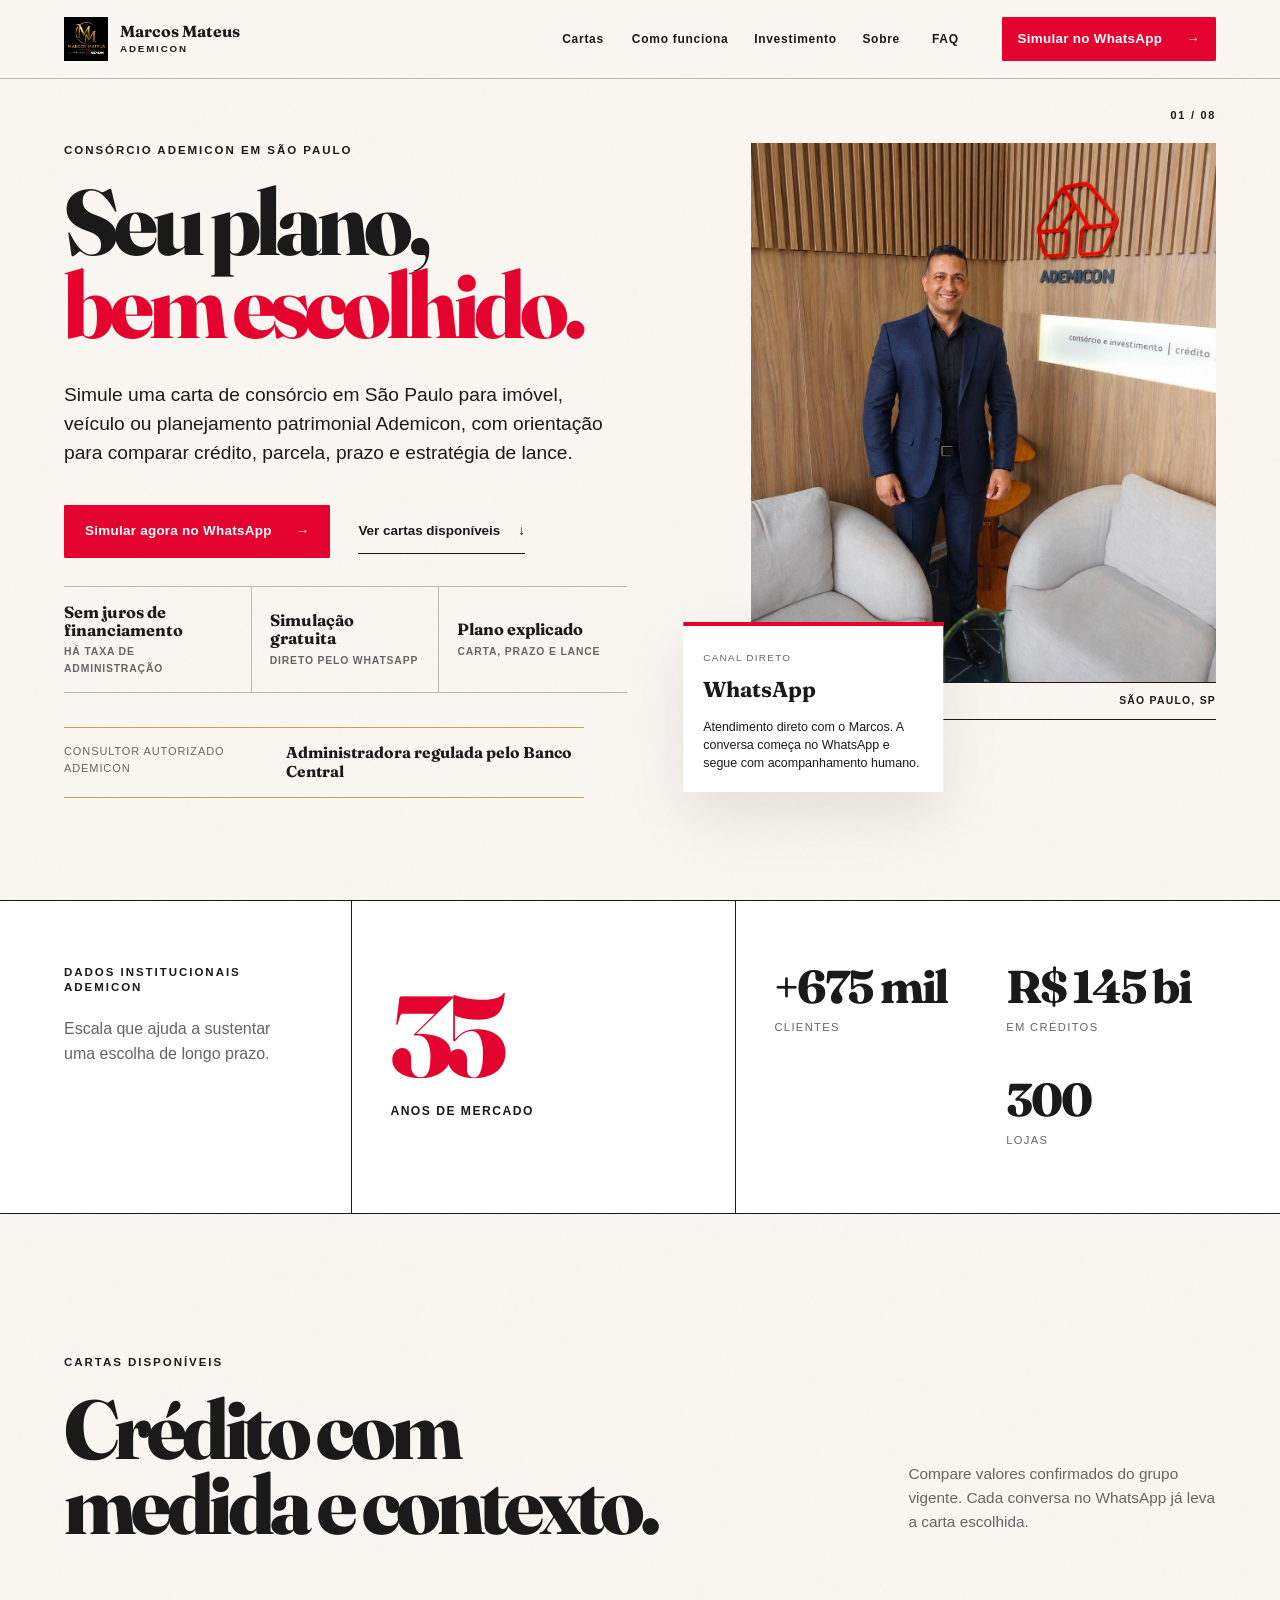
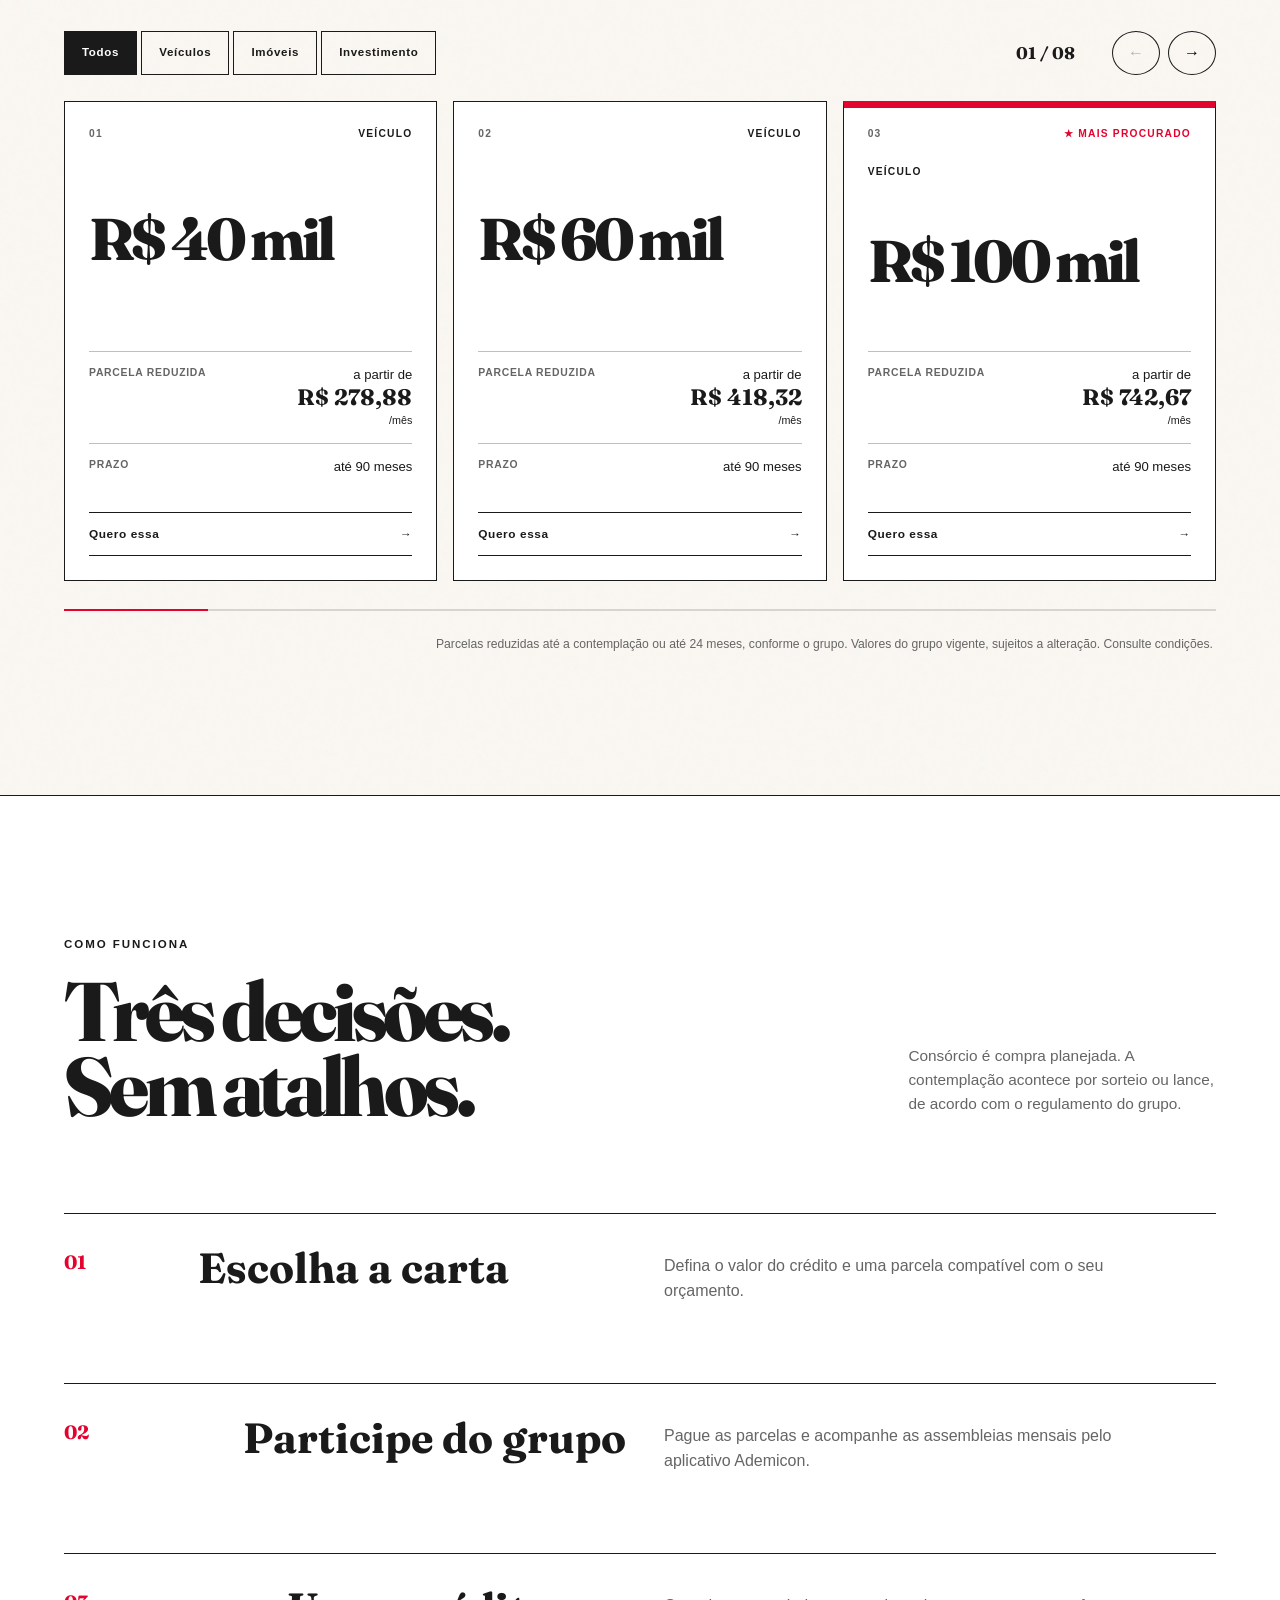
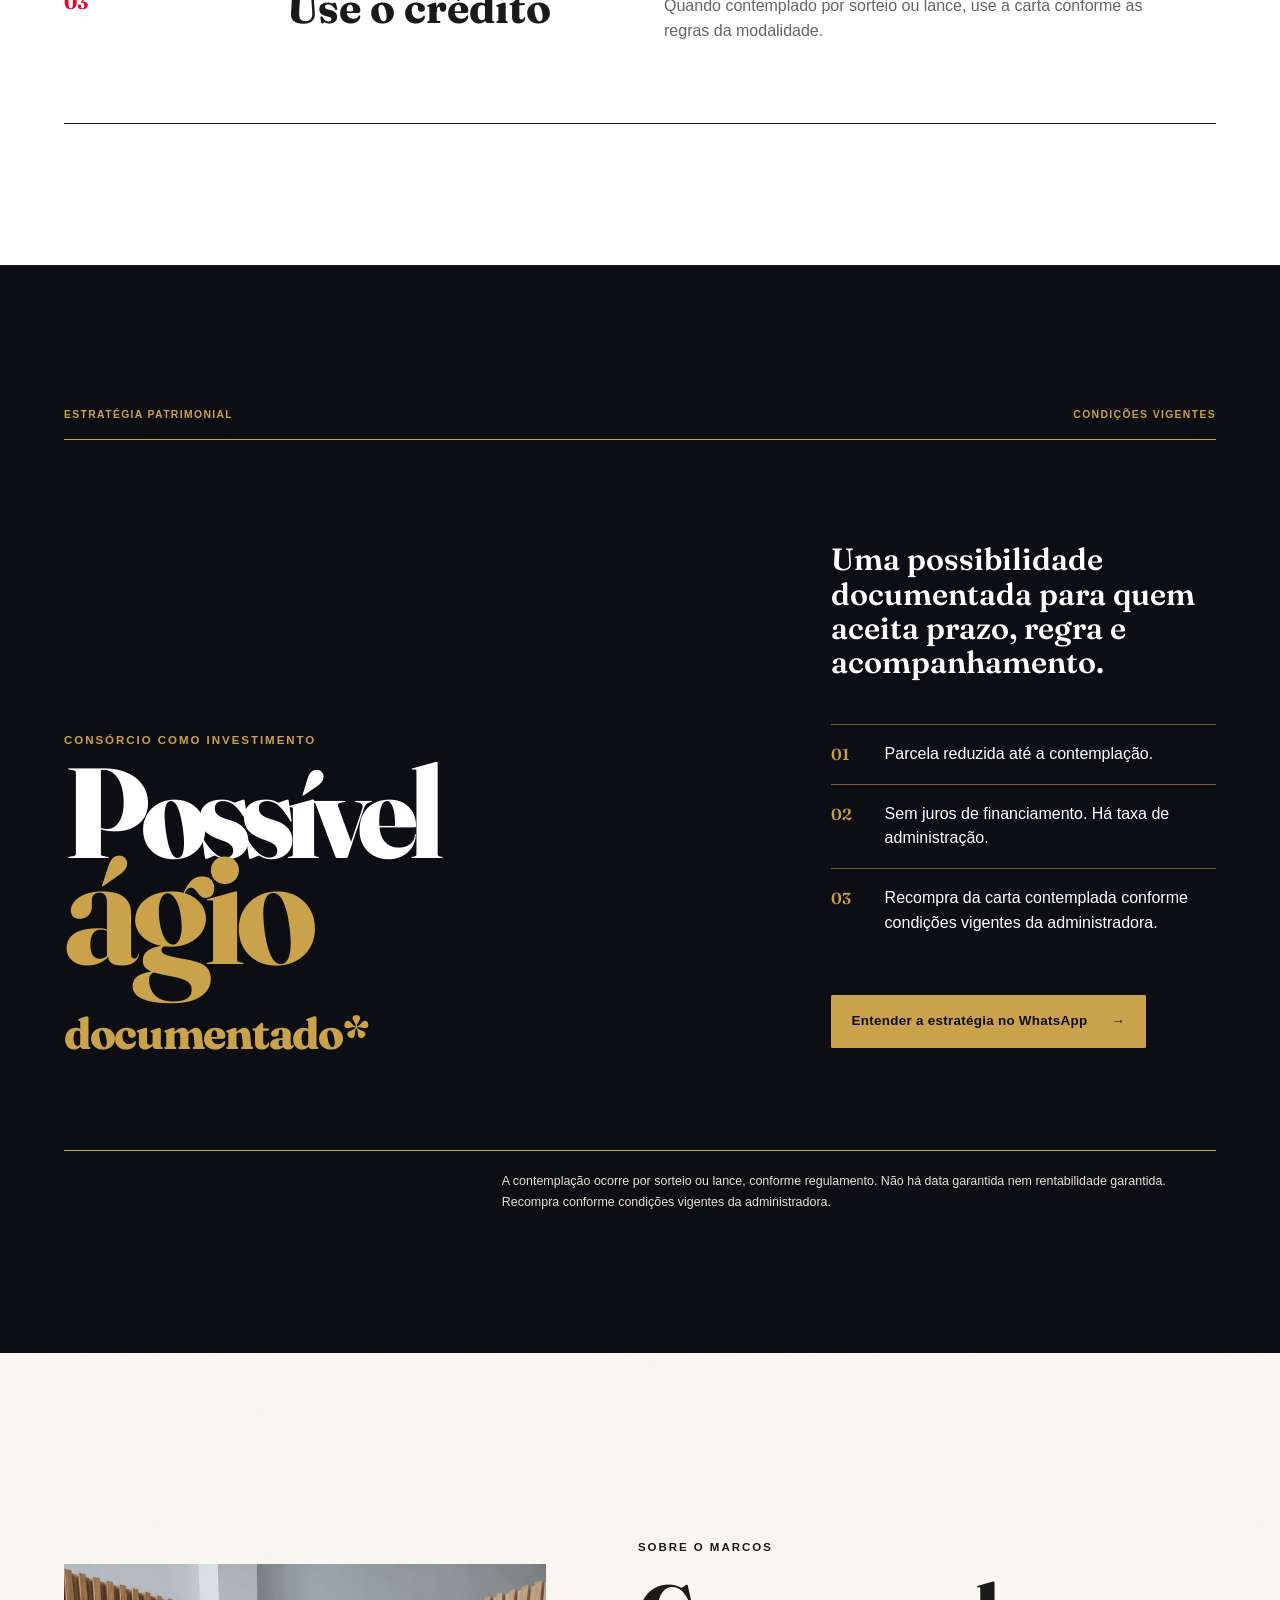
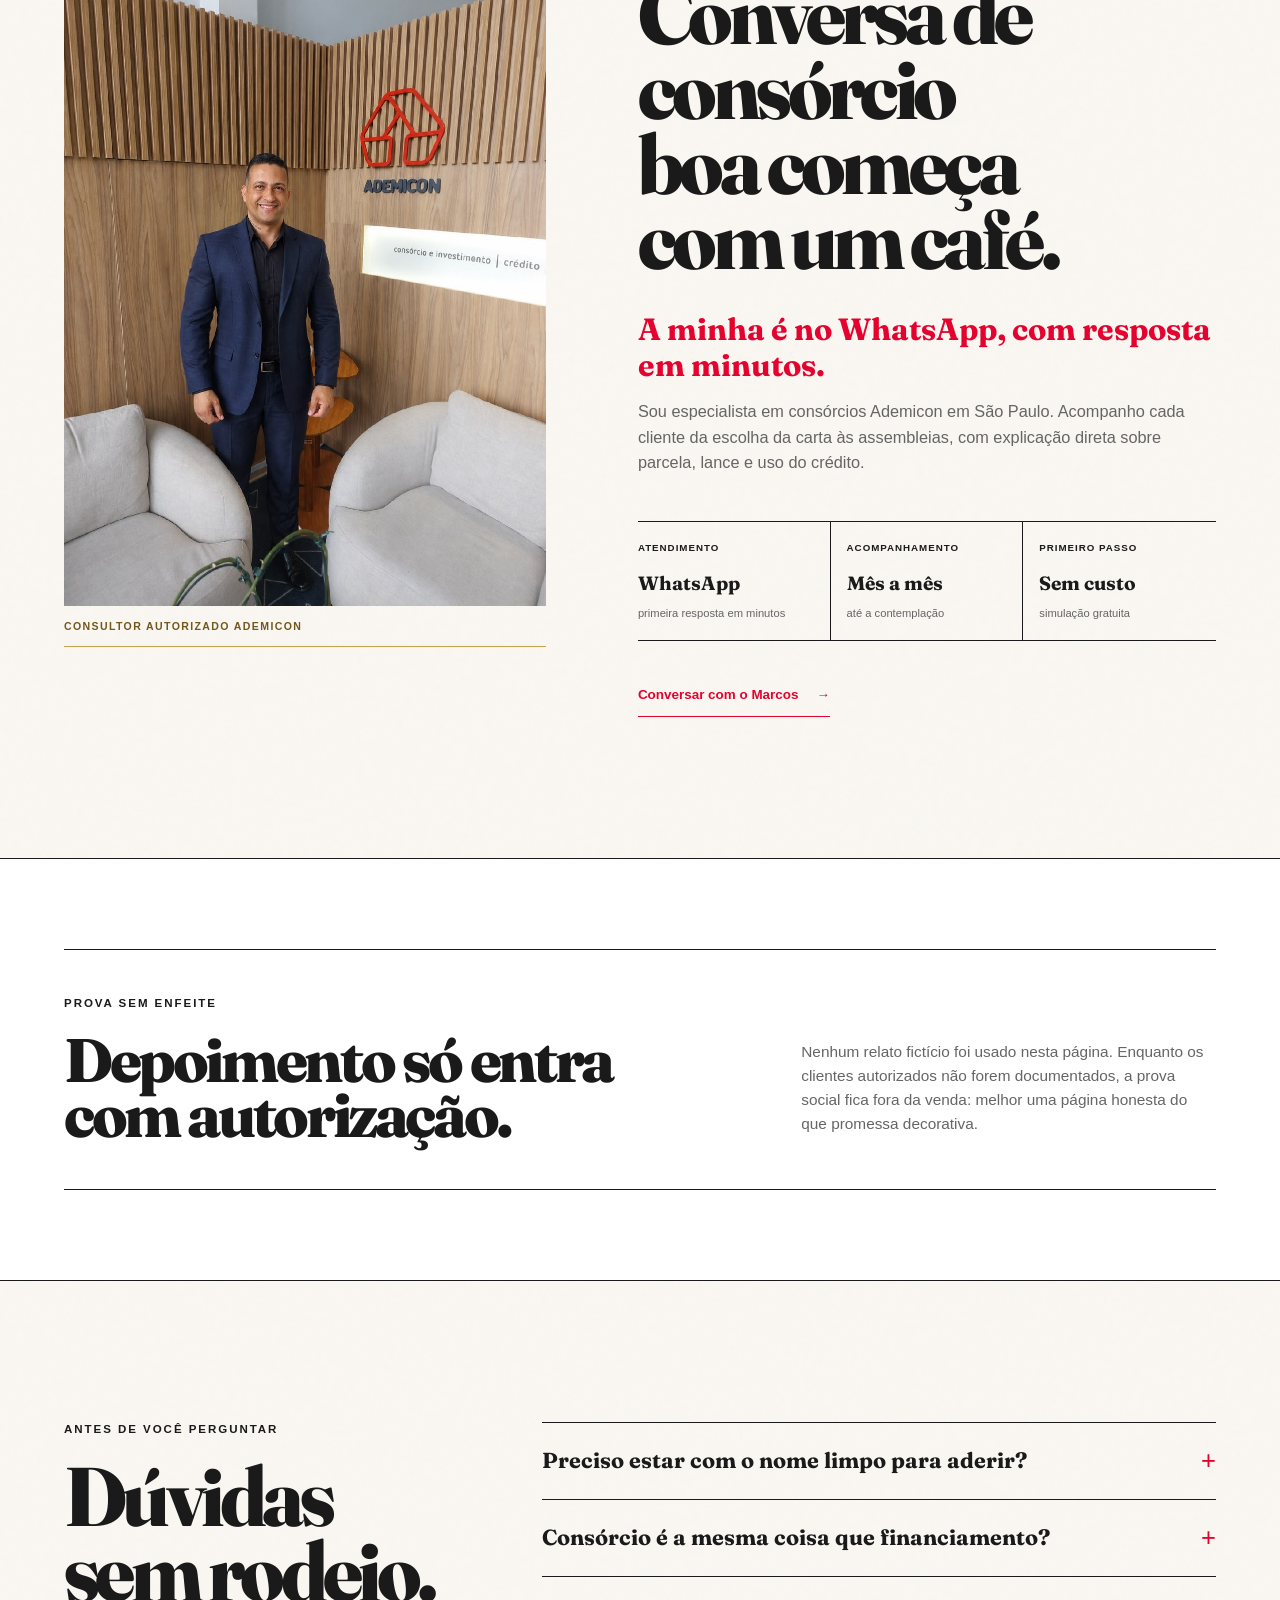
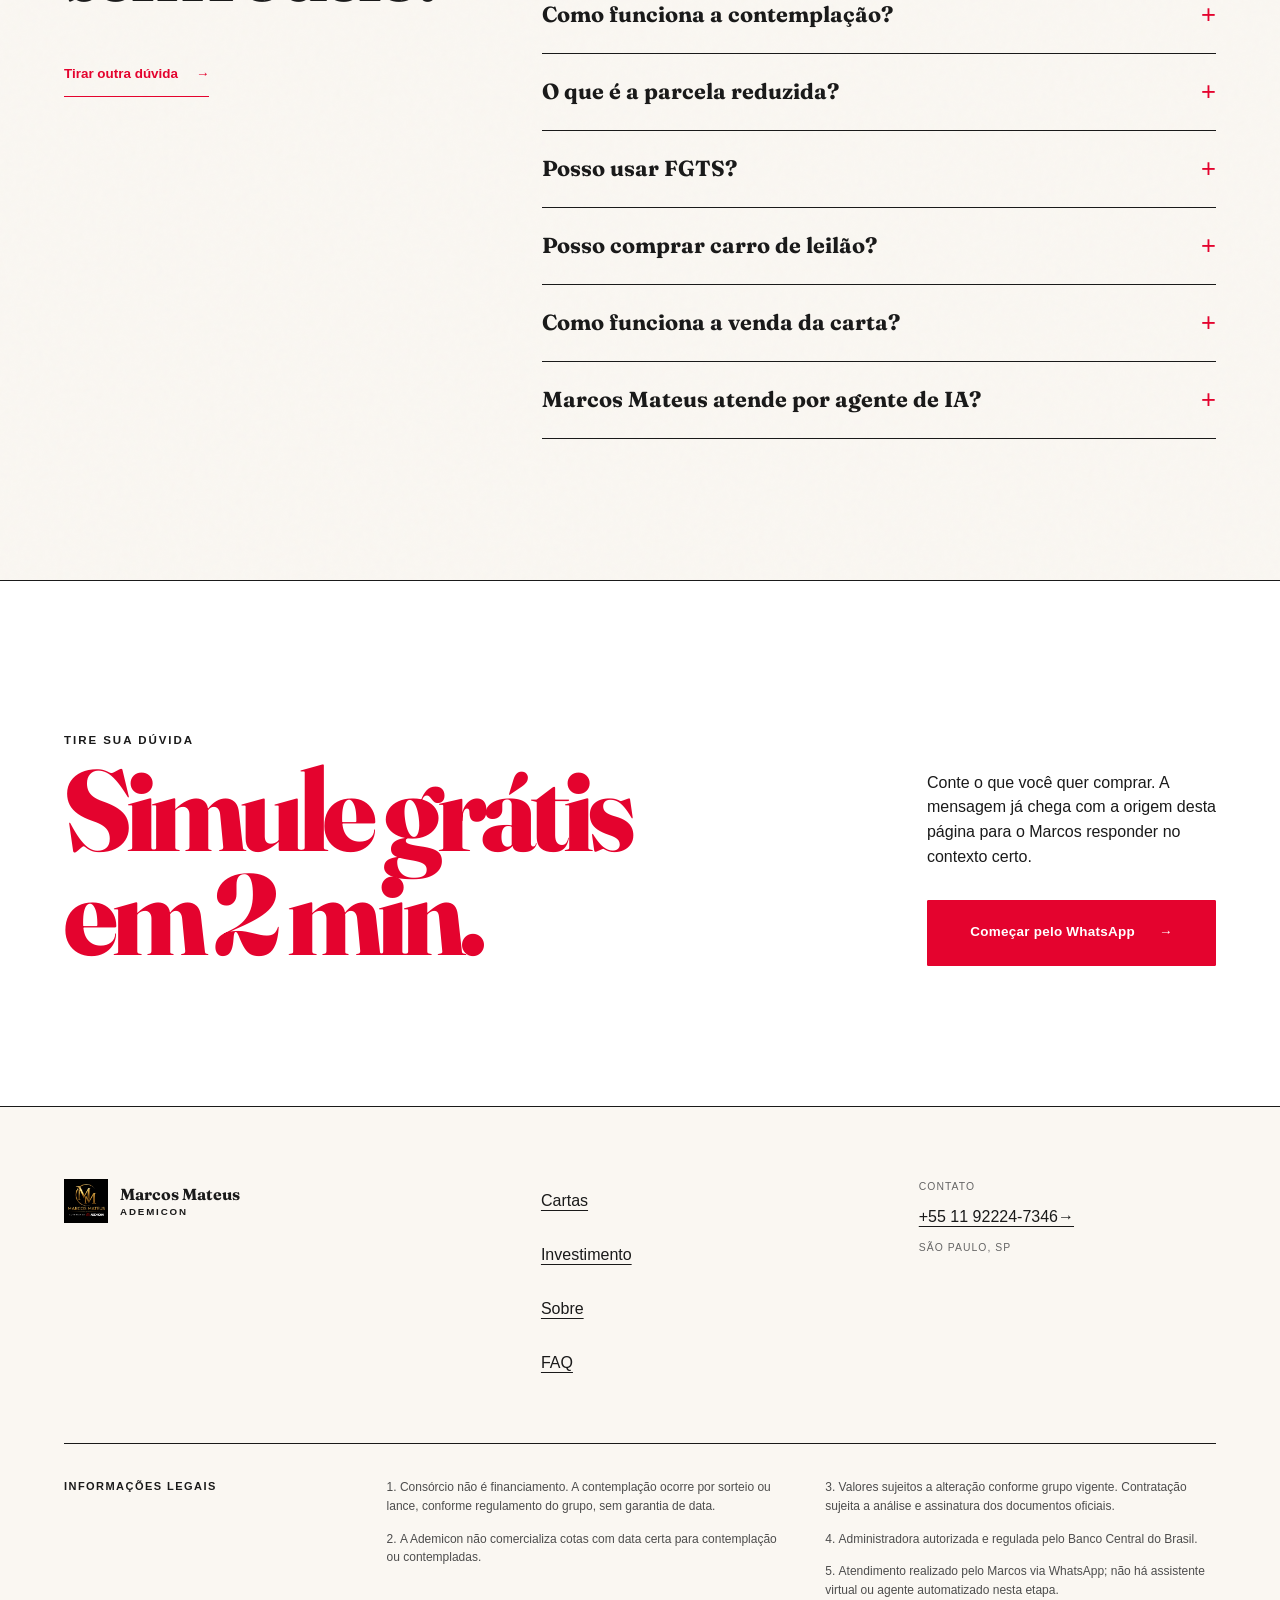
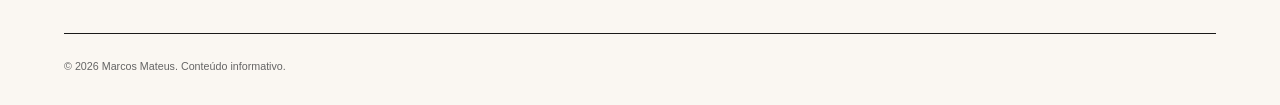
==== commit b17a6f86: "Improve desktop hero responsiveness" ====
--- a/index.html
+++ b/index.html
@@ -159,12 +159,12 @@
           <img src="assets/marcos-mateus.jpg" width="1086" height="1259" alt="Marcos Mateus em uma unidade Ademicon">
           <figcaption><span>Marcos Mateus</span><span>São Paulo, SP</span></figcaption>
         </figure>
-      </div>
-      <aside class="hero-note reveal" aria-label="Atendimento">
-        <span>Canal direto</span>
-        <strong>WhatsApp</strong>
-        <p>Atendimento direto com o Marcos. A conversa começa no WhatsApp e segue com acompanhamento humano.</p>
-      </aside>
+        <aside class="hero-note" aria-label="Atendimento">
+          <span>Canal direto</span>
+          <strong>WhatsApp</strong>
+          <p>Atendimento direto com o Marcos. A conversa começa no WhatsApp e segue com acompanhamento humano.</p>
+        </aside>
+      </div>
     </section>
 
     <section class="proof" id="prova" aria-labelledby="proof-title">
--- a/styles.css
+++ b/styles.css
@@ -16,7 +16,7 @@
   --gold: #c9a24b;
   --night: #0d0e13;
   --line: rgba(26, 26, 26, 0.28);
-  --max: 1440px;
+  --max: 1680px;
   --gutter: clamp(20px, 5vw, 80px);
   --section: clamp(88px, 11vw, 168px);
   --sans: Arial, Helvetica, sans-serif;
@@ -165,10 +165,10 @@
 .hero {
   position: relative;
   min-height: calc(100svh - 78px);
-  padding: clamp(72px, 8vw, 128px) var(--gutter) 72px;
+  padding: clamp(54px, 5vw, 104px) var(--gutter) 72px;
   display: grid;
   grid-template-columns: repeat(12, minmax(0, 1fr));
-  grid-template-rows: auto auto;
+  grid-template-rows: auto;
   column-gap: clamp(18px, 2vw, 32px);
   border-bottom: 1px solid var(--ink);
 }
@@ -180,7 +180,7 @@
   font-weight: 700;
   letter-spacing: 0.16em;
 }
-.hero-copy { grid-column: 1 / span 7; align-self: center; z-index: 2; }
+.hero-copy { grid-column: 1 / span 6; grid-row: 1; align-self: start; z-index: 2; }
 .hero h1, .section-heading h2, .process h2, .about h2, .testimonials h2, .faq h2, .final-cta h2 {
   margin: 0;
   font-family: var(--serif);
@@ -189,7 +189,7 @@
   line-height: 0.9;
   text-wrap: balance;
 }
-.hero h1 { max-width: 850px; font-size: clamp(3.5rem, 7.25vw, 6rem); }
+.hero h1 { max-width: 760px; font-size: clamp(3.5rem, 7.25vw, 6rem); }
 .hero h1 span { color: var(--red); }
 .hero-lead { max-width: 610px; margin: 34px 0 0; font-size: clamp(1.05rem, 1.5vw, 1.32rem); line-height: 1.5; }
 .hero-actions { display: flex; flex-wrap: wrap; align-items: center; gap: 20px 28px; margin-top: 38px; }
@@ -227,9 +227,9 @@
 }
 .authority-seal span { color: var(--muted); font-size: 0.69rem; letter-spacing: 0.08em; text-transform: uppercase; }
 .authority-seal strong { font-family: var(--serif); font-size: 0.98rem; line-height: 1.25; }
-.hero-visual { grid-column: 9 / 13; align-self: center; }
+.hero-visual { position: relative; grid-column: 8 / 13; grid-row: 1; align-self: start; }
 .photo-frame { margin: 0; }
-.photo-frame img { width: 100%; aspect-ratio: 1086 / 1259; object-fit: contain; background: var(--soft); }
+.photo-frame img { width: 100%; max-height: min(74svh, 780px); aspect-ratio: 1086 / 1259; object-fit: contain; background: var(--soft); }
 .photo-frame figcaption {
   padding: 10px 0;
   display: flex;
@@ -242,13 +242,16 @@
   text-transform: uppercase;
 }
 .hero-note {
-  grid-column: 8 / span 2;
-  grid-row: 2;
-  align-self: end;
-  margin-top: -20px;
+  position: absolute;
+  left: 0;
+  bottom: -72px;
+  z-index: 3;
+  width: min(340px, 56%);
   padding: 18px 20px 20px;
   border-top: 4px solid var(--red);
   background: var(--white);
+  box-shadow: 0 24px 60px rgba(26, 26, 26, 0.10);
+  transform: translateX(-26%);
 }
 .hero-note span { color: var(--muted); font-size: 0.62rem; letter-spacing: 0.13em; text-transform: uppercase; }
 .hero-note strong { display: block; margin: 4px 0 12px; font-family: var(--serif); font-size: 1.35rem; }
@@ -481,6 +484,11 @@
 .js .reveal { transform: translateY(12px); transition: transform 600ms ease; }
 .js .reveal.is-visible { transform: translateY(0); }
 
+@media (min-width: 1600px) {
+  :root { --gutter: max(80px, calc((100vw - var(--max)) / 2)); }
+  .hero { column-gap: 40px; }
+}
+
 @media (hover: hover) {
   .button:hover { background: var(--ink); border-color: var(--ink); }
   .button-gold:hover { background: var(--white); border-color: var(--white); }
@@ -530,7 +538,7 @@
 
   .hero { min-height: 0; padding-top: 64px; grid-template-columns: 1fr; grid-template-rows: auto; }
   .section-index { top: 18px; }
-  .hero-copy, .hero-visual { grid-column: 1; }
+  .hero-copy, .hero-visual { grid-column: 1; grid-row: auto; }
   .hero h1 { font-size: clamp(3.25rem, 15.5vw, 4.6rem); line-height: 0.88; }
   .hero-lead { margin-top: 26px; font-size: 1rem; }
   .hero-actions { align-items: stretch; }
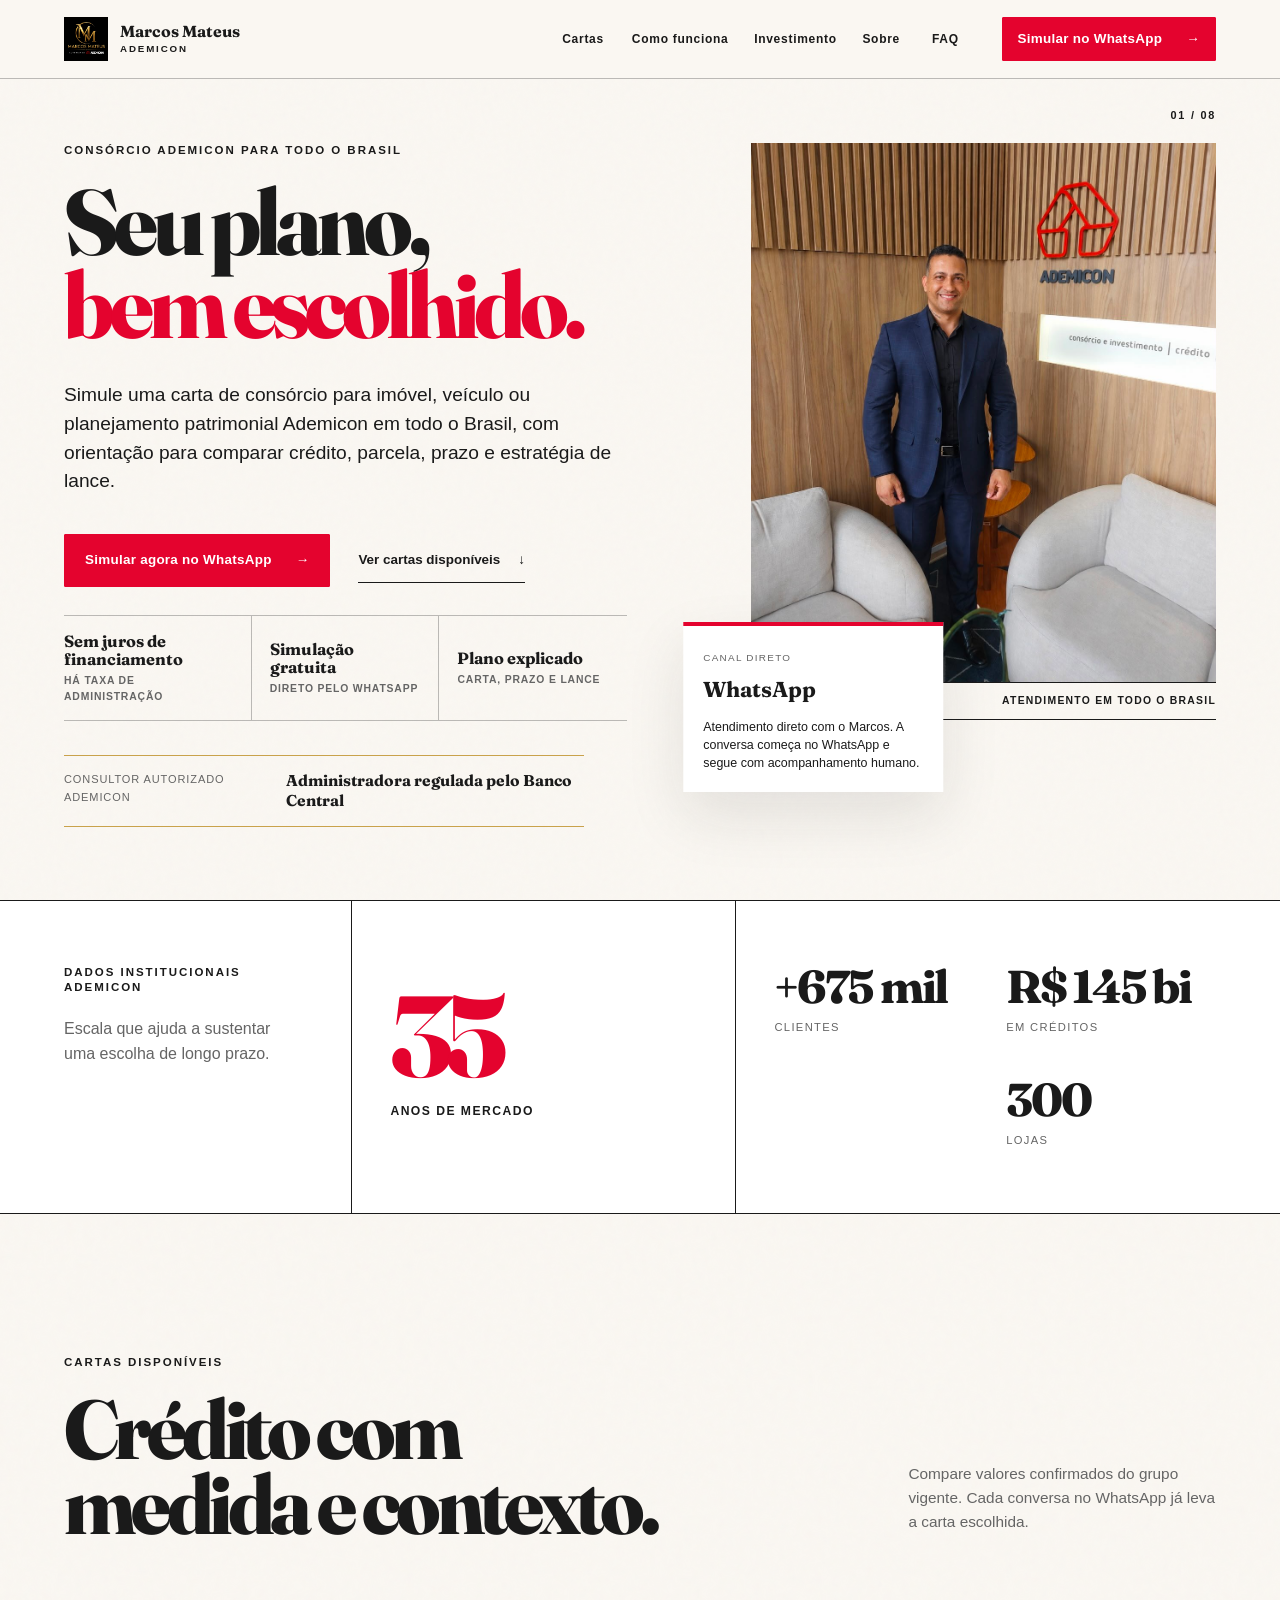
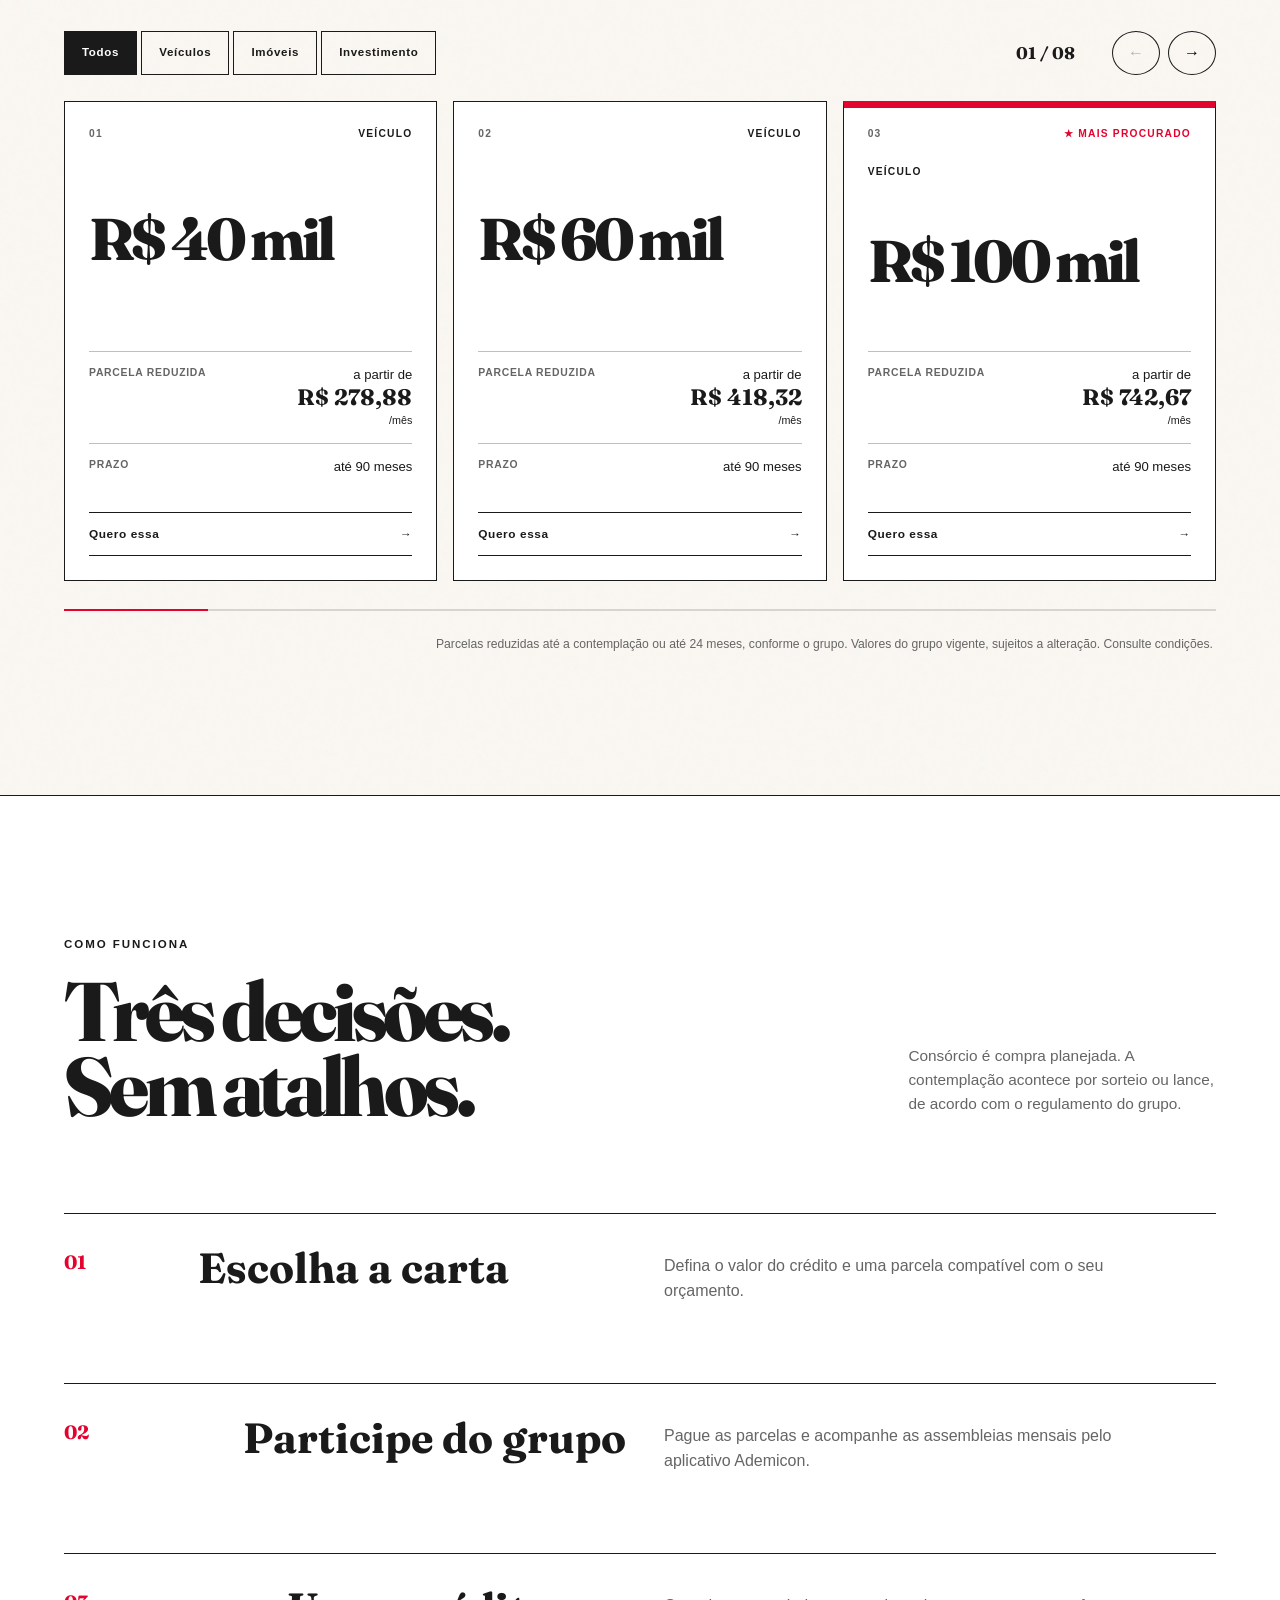
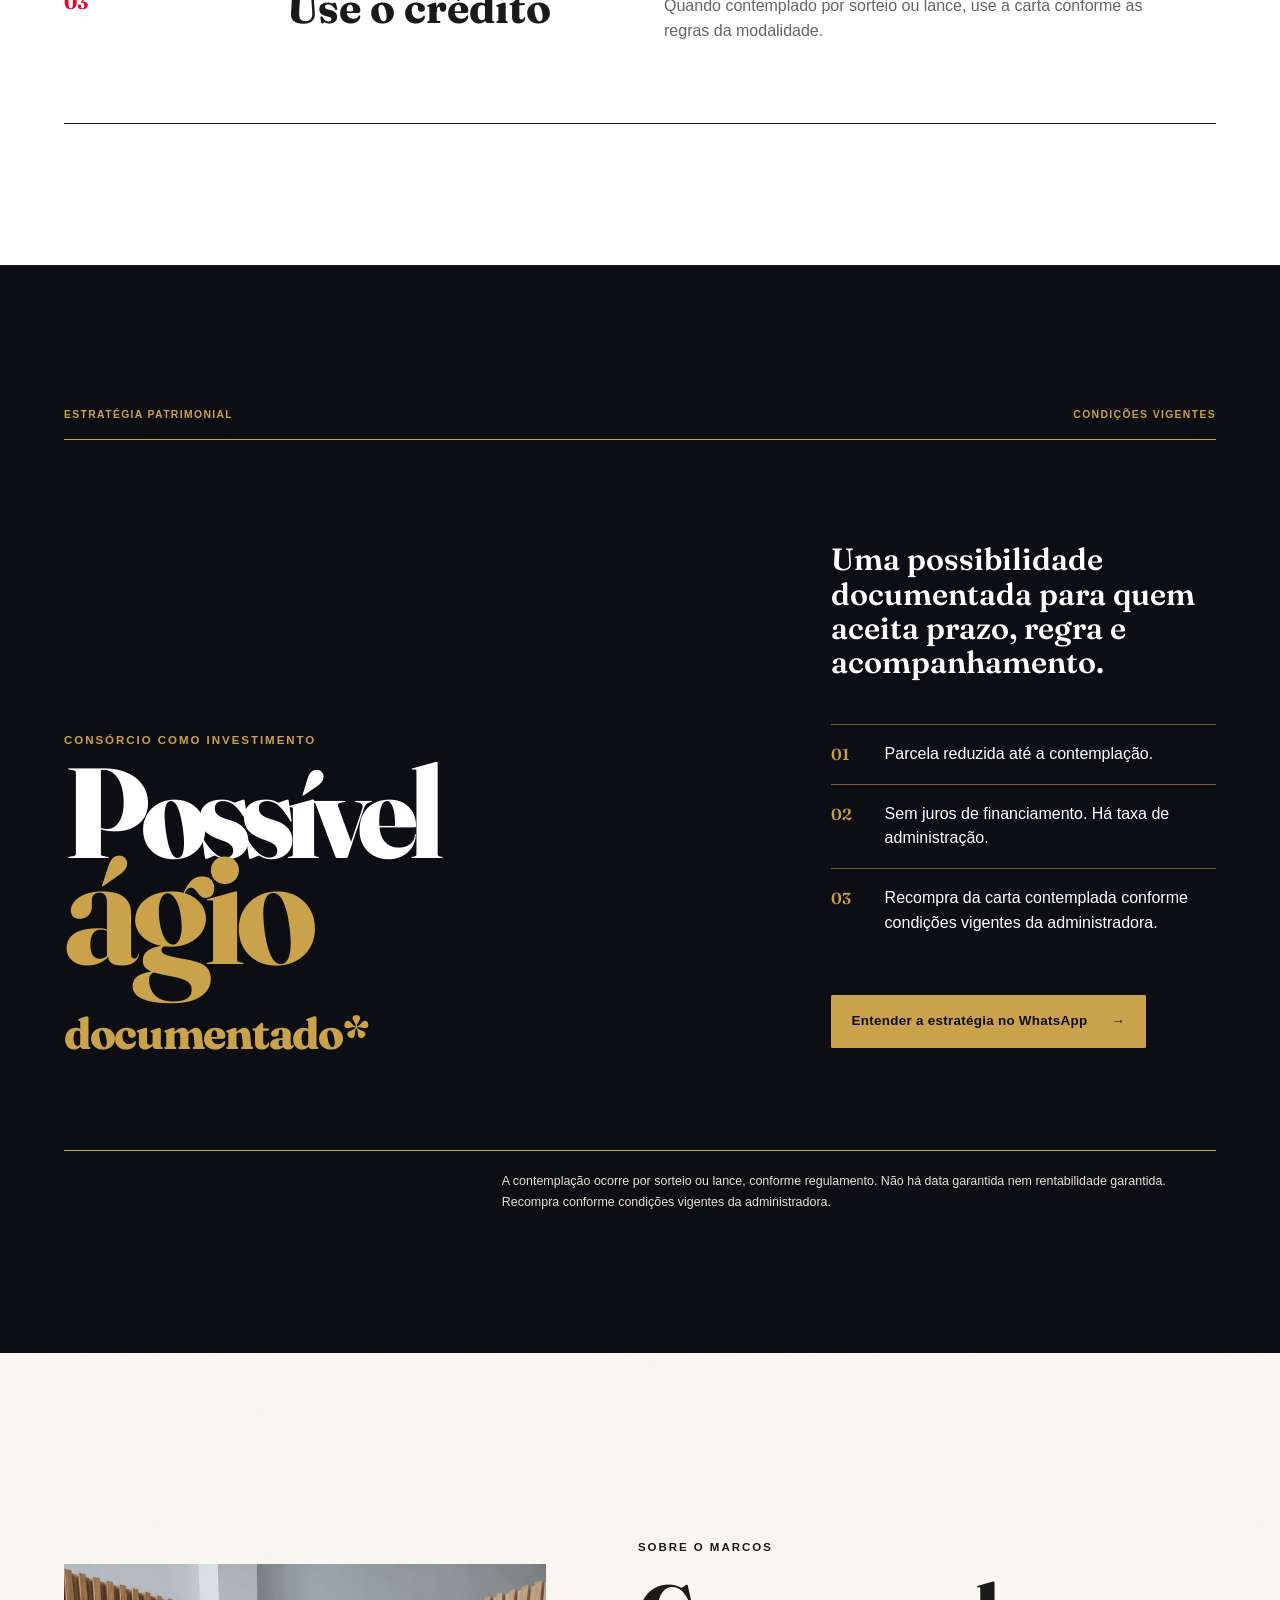
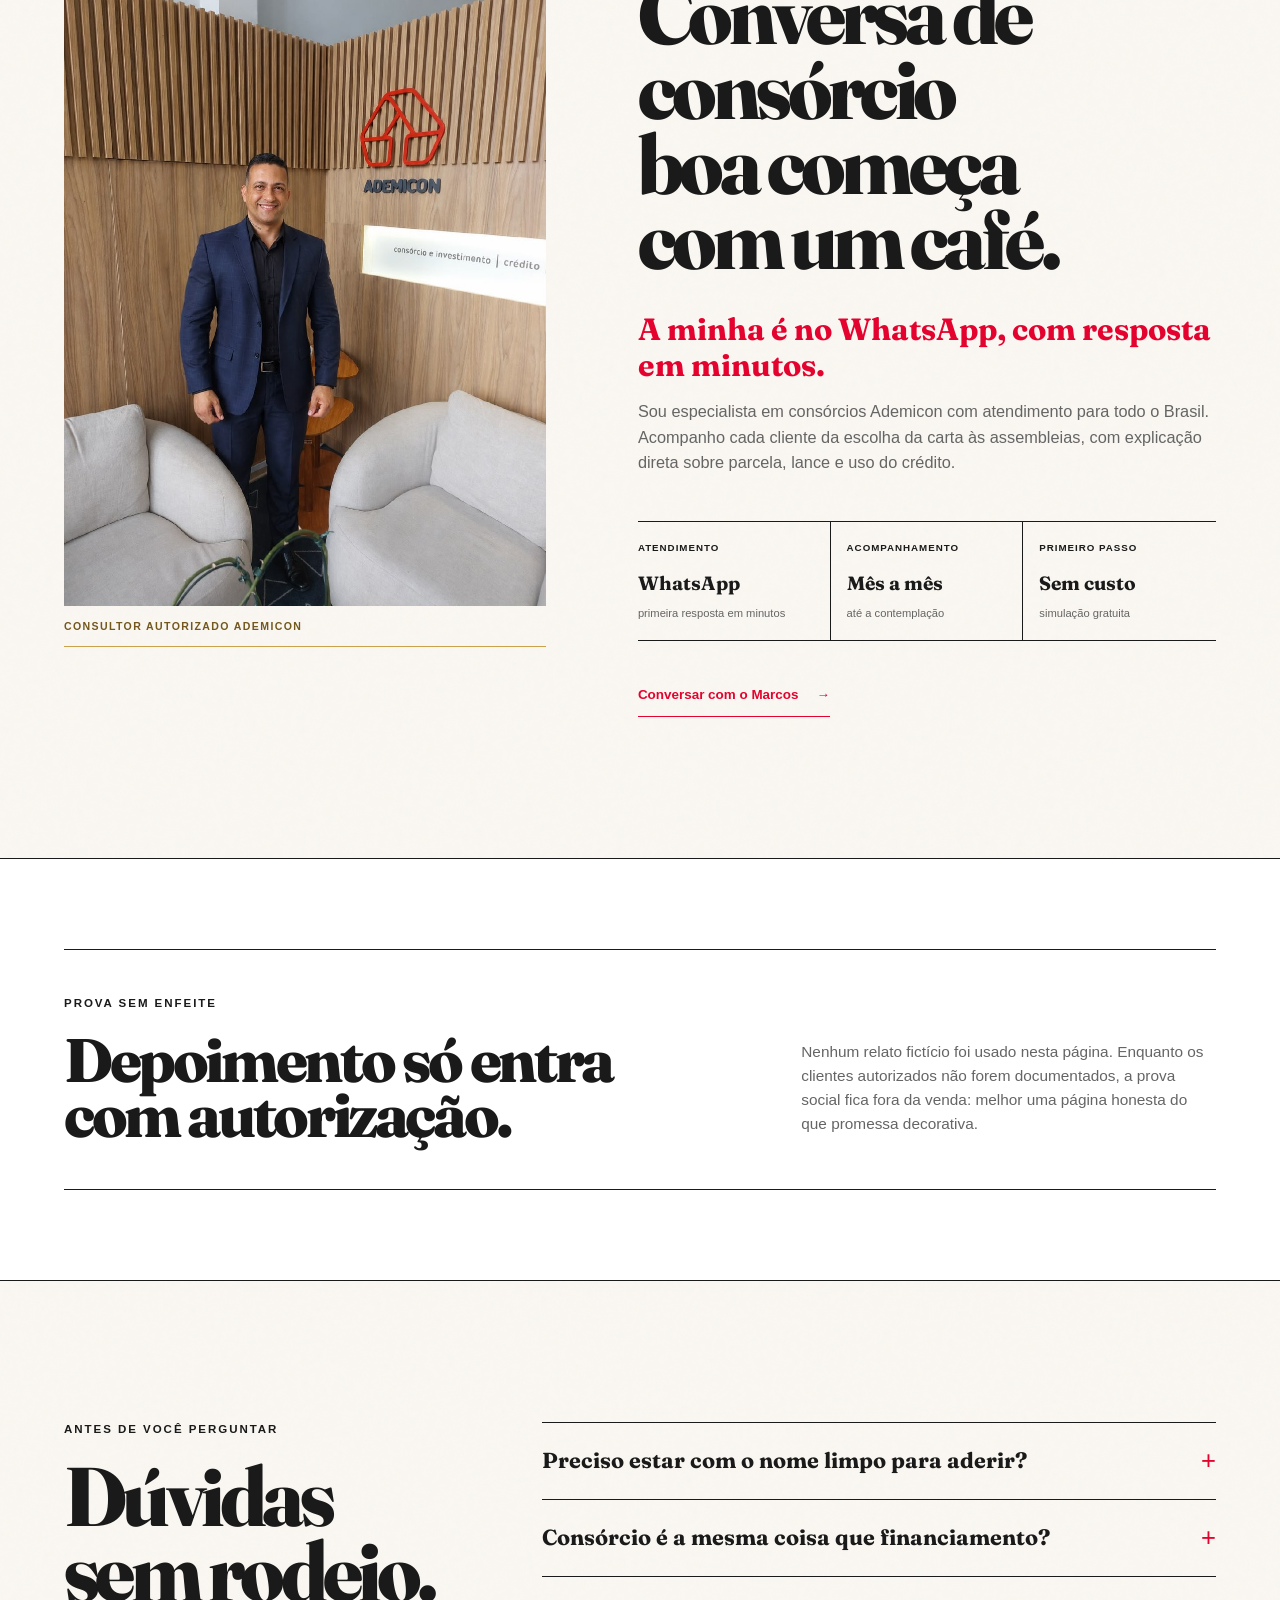
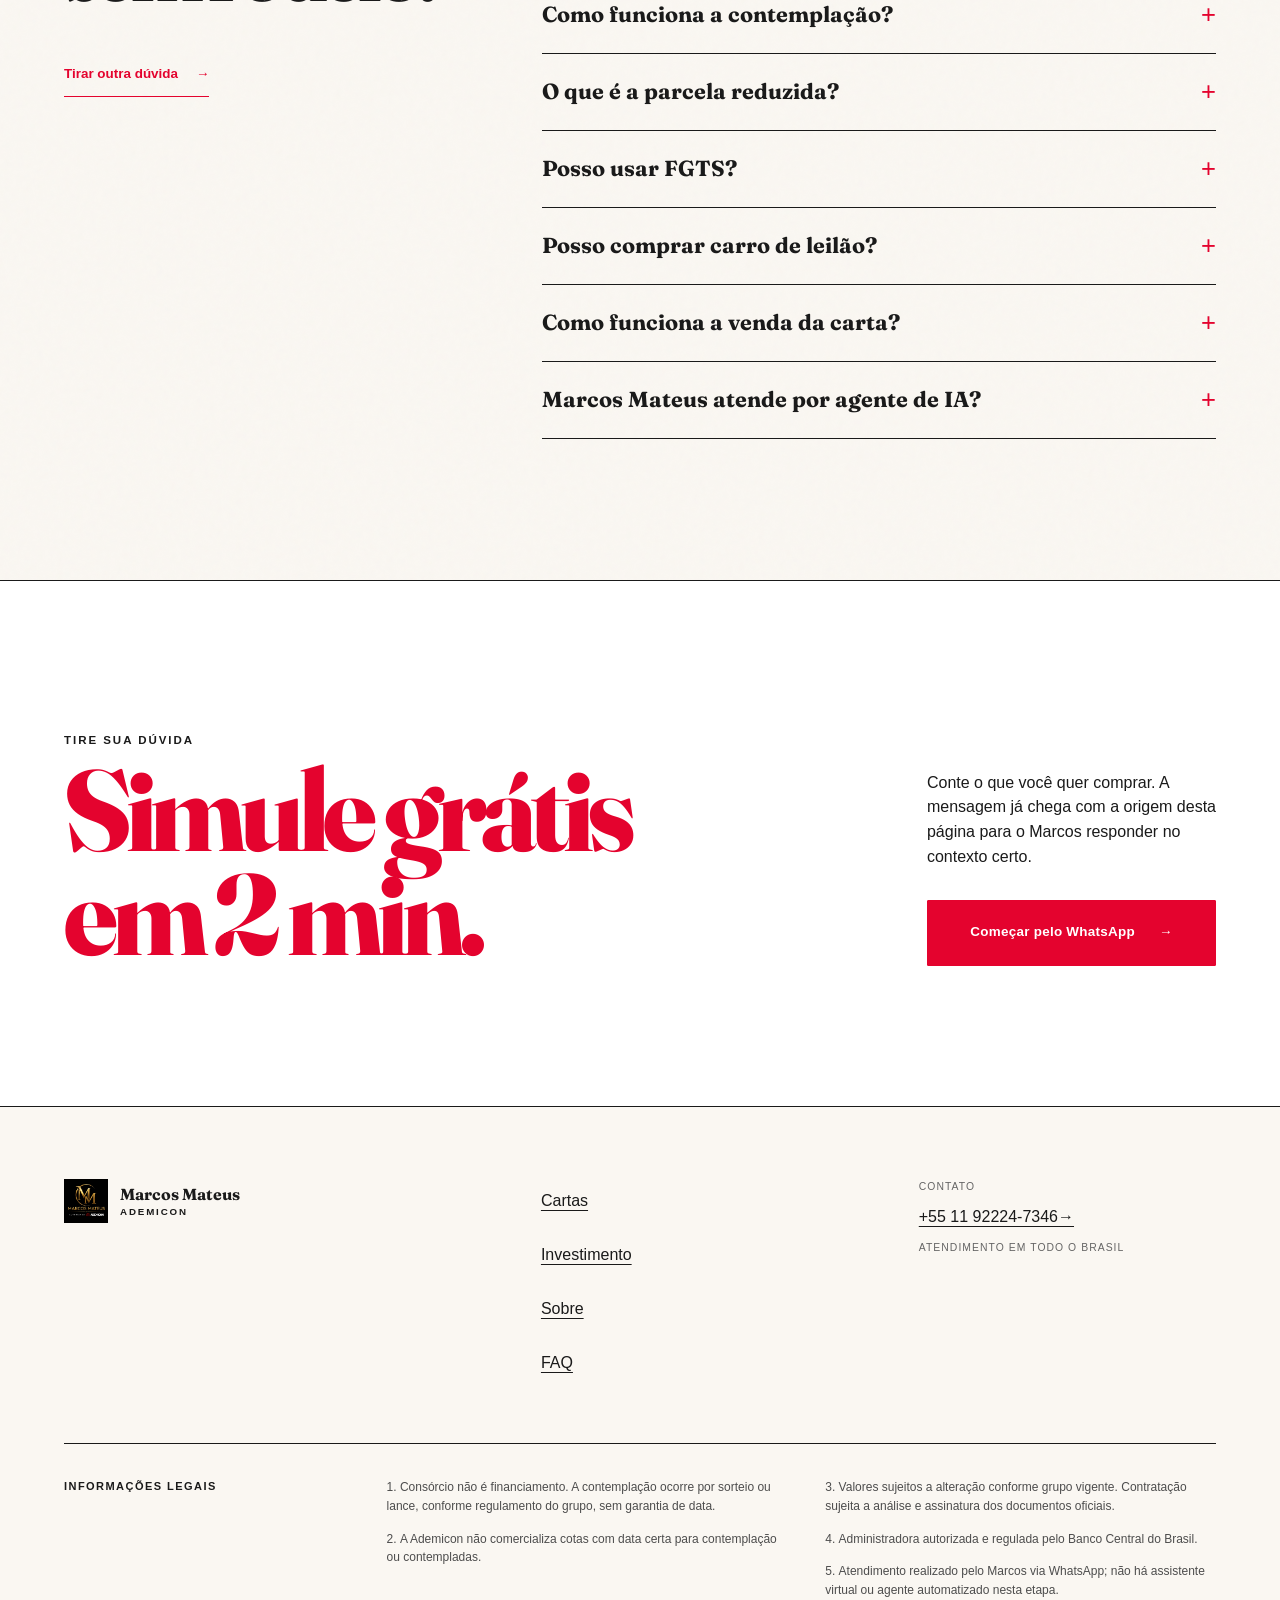
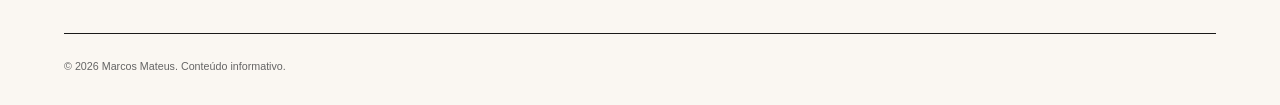
==== commit 0abeced2: "Update landing copy for nationwide service" ====
--- a/index.html
+++ b/index.html
@@ -3,11 +3,11 @@
 <head>
   <meta charset="utf-8">
   <meta name="viewport" content="width=device-width, initial-scale=1">
-  <title>Consórcio Ademicon em São Paulo | Marcos Mateus</title>
-  <meta name="description" content="Consórcio em São Paulo para veículos, imóveis e planejamento patrimonial com Marcos Mateus, consultor autorizado Ademicon.">
+  <title>Consórcio Ademicon no Brasil | Marcos Mateus</title>
+  <meta name="description" content="Consórcio para todo o Brasil: veículos, imóveis e planejamento patrimonial com Marcos Mateus, consultor autorizado Ademicon.">
   <meta name="theme-color" content="#FAF7F2">
   <meta property="og:type" content="website">
-  <meta property="og:title" content="Consórcio Ademicon em São Paulo | Marcos Mateus">
+  <meta property="og:title" content="Consórcio Ademicon no Brasil | Marcos Mateus">
   <meta property="og:description" content="Encontre uma carta compatível com o seu plano e tire suas dúvidas pelo WhatsApp.">
   <meta property="og:url" content="https://www.marcosmateusconsorcio.com.br/">
   <meta property="og:image" content="https://www.marcosmateusconsorcio.com.br/assets/marcos-mateus.jpg">
@@ -19,10 +19,10 @@
   "name": "Marcos Mateus Consórcio Ademicon",
   "url": "https://www.marcosmateusconsorcio.com.br/",
   "image": "https://www.marcosmateusconsorcio.com.br/assets/marcos-mateus.jpg",
-  "description": "Consultoria em consórcio Ademicon para imóveis, veículos e planejamento patrimonial em São Paulo, com atendimento direto pelo WhatsApp.",
+  "description": "Consultoria em consórcio Ademicon para imóveis, veículos e planejamento patrimonial em todo o Brasil, com atendimento direto pelo WhatsApp.",
   "areaServed": {
-    "@type": "AdministrativeArea",
-    "name": "São Paulo, SP"
+    "@type": "Country",
+    "name": "Brasil"
   },
   "telephone": "+55 11 92224-7346",
   "founder": {
@@ -137,9 +137,9 @@
     <section class="hero paper" id="inicio" aria-labelledby="hero-title">
       <div class="section-index" aria-hidden="true">01 / 08</div>
       <div class="hero-copy reveal">
-        <p class="eyebrow">Consórcio Ademicon em São Paulo</p>
+        <p class="eyebrow">Consórcio Ademicon para todo o Brasil</p>
         <h1 id="hero-title">Seu plano,<br><span>bem escolhido.</span></h1>
-        <p class="hero-lead">Simule uma carta de consórcio em São Paulo para imóvel, veículo ou planejamento patrimonial Ademicon, com orientação para comparar crédito, parcela, prazo e estratégia de lance.</p>
+        <p class="hero-lead">Simule uma carta de consórcio para imóvel, veículo ou planejamento patrimonial Ademicon em todo o Brasil, com orientação para comparar crédito, parcela, prazo e estratégia de lance.</p>
         <div class="hero-actions">
           <a class="button" href="https://wa.me/5511922247346?text=Ol%C3%A1%2C%20Marcos%21%20Origem%3A%20Hero.%20Quero%20simular%20um%20cons%C3%B3rcio%20e%20entender%20qual%20carta%20combina%20comigo." target="_blank" rel="noopener noreferrer">Simular agora no WhatsApp <span aria-hidden="true">→</span></a>
           <a class="text-link" href="#cartas">Ver cartas disponíveis <span aria-hidden="true">↓</span></a>
@@ -157,7 +157,7 @@
       <div class="hero-visual reveal">
         <figure class="photo-frame">
           <img src="assets/marcos-mateus.jpg" width="1086" height="1259" alt="Marcos Mateus em uma unidade Ademicon">
-          <figcaption><span>Marcos Mateus</span><span>São Paulo, SP</span></figcaption>
+          <figcaption><span>Marcos Mateus</span><span>Atendimento em todo o Brasil</span></figcaption>
         </figure>
         <aside class="hero-note" aria-label="Atendimento">
           <span>Canal direto</span>
@@ -306,7 +306,7 @@
         <p class="eyebrow">Sobre o Marcos</p>
         <h2 id="about-title">Conversa de consórcio boa começa com um café.</h2>
         <p class="about-lead">A minha é no WhatsApp, com resposta em minutos.</p>
-        <p>Sou especialista em consórcios Ademicon em São Paulo. Acompanho cada cliente da escolha da carta às assembleias, com explicação direta sobre parcela, lance e uso do crédito.</p>
+        <p>Sou especialista em consórcios Ademicon com atendimento para todo o Brasil. Acompanho cada cliente da escolha da carta às assembleias, com explicação direta sobre parcela, lance e uso do crédito.</p>
         <div class="about-specs">
           <div><span>Atendimento</span><strong>WhatsApp</strong><small>primeira resposta em minutos</small></div>
           <div><span>Acompanhamento</span><strong>Mês a mês</strong><small>até a contemplação</small></div>
@@ -354,7 +354,7 @@
     <div class="footer-top">
       <a class="brand brand-footer" href="#inicio"><img src="assets/marca-marcos-mateus.jpg" width="1254" height="1254" loading="lazy" alt=""><span><strong>Marcos Mateus</strong><small>Ademicon</small></span></a>
       <nav aria-label="Links do rodapé"><a href="#cartas">Cartas</a><a href="#investimento">Investimento</a><a href="#sobre">Sobre</a><a href="#faq">FAQ</a></nav>
-      <div><span>Contato</span><a href="https://wa.me/5511922247346?text=Ol%C3%A1%2C%20Marcos%21%20Origem%3A%20Rodap%C3%A9.%20Vim%20pelo%20site%20e%20quero%20atendimento." target="_blank" rel="noopener noreferrer">+55 11 92224-7346 <span aria-hidden="true">→</span></a><small>São Paulo, SP</small></div>
+      <div><span>Contato</span><a href="https://wa.me/5511922247346?text=Ol%C3%A1%2C%20Marcos%21%20Origem%3A%20Rodap%C3%A9.%20Vim%20pelo%20site%20e%20quero%20atendimento." target="_blank" rel="noopener noreferrer">+55 11 92224-7346 <span aria-hidden="true">→</span></a><small>Atendimento em todo o Brasil</small></div>
     </div>
     <div class="legal-block" aria-labelledby="legal-title">
       <h2 id="legal-title">Informações legais</h2>
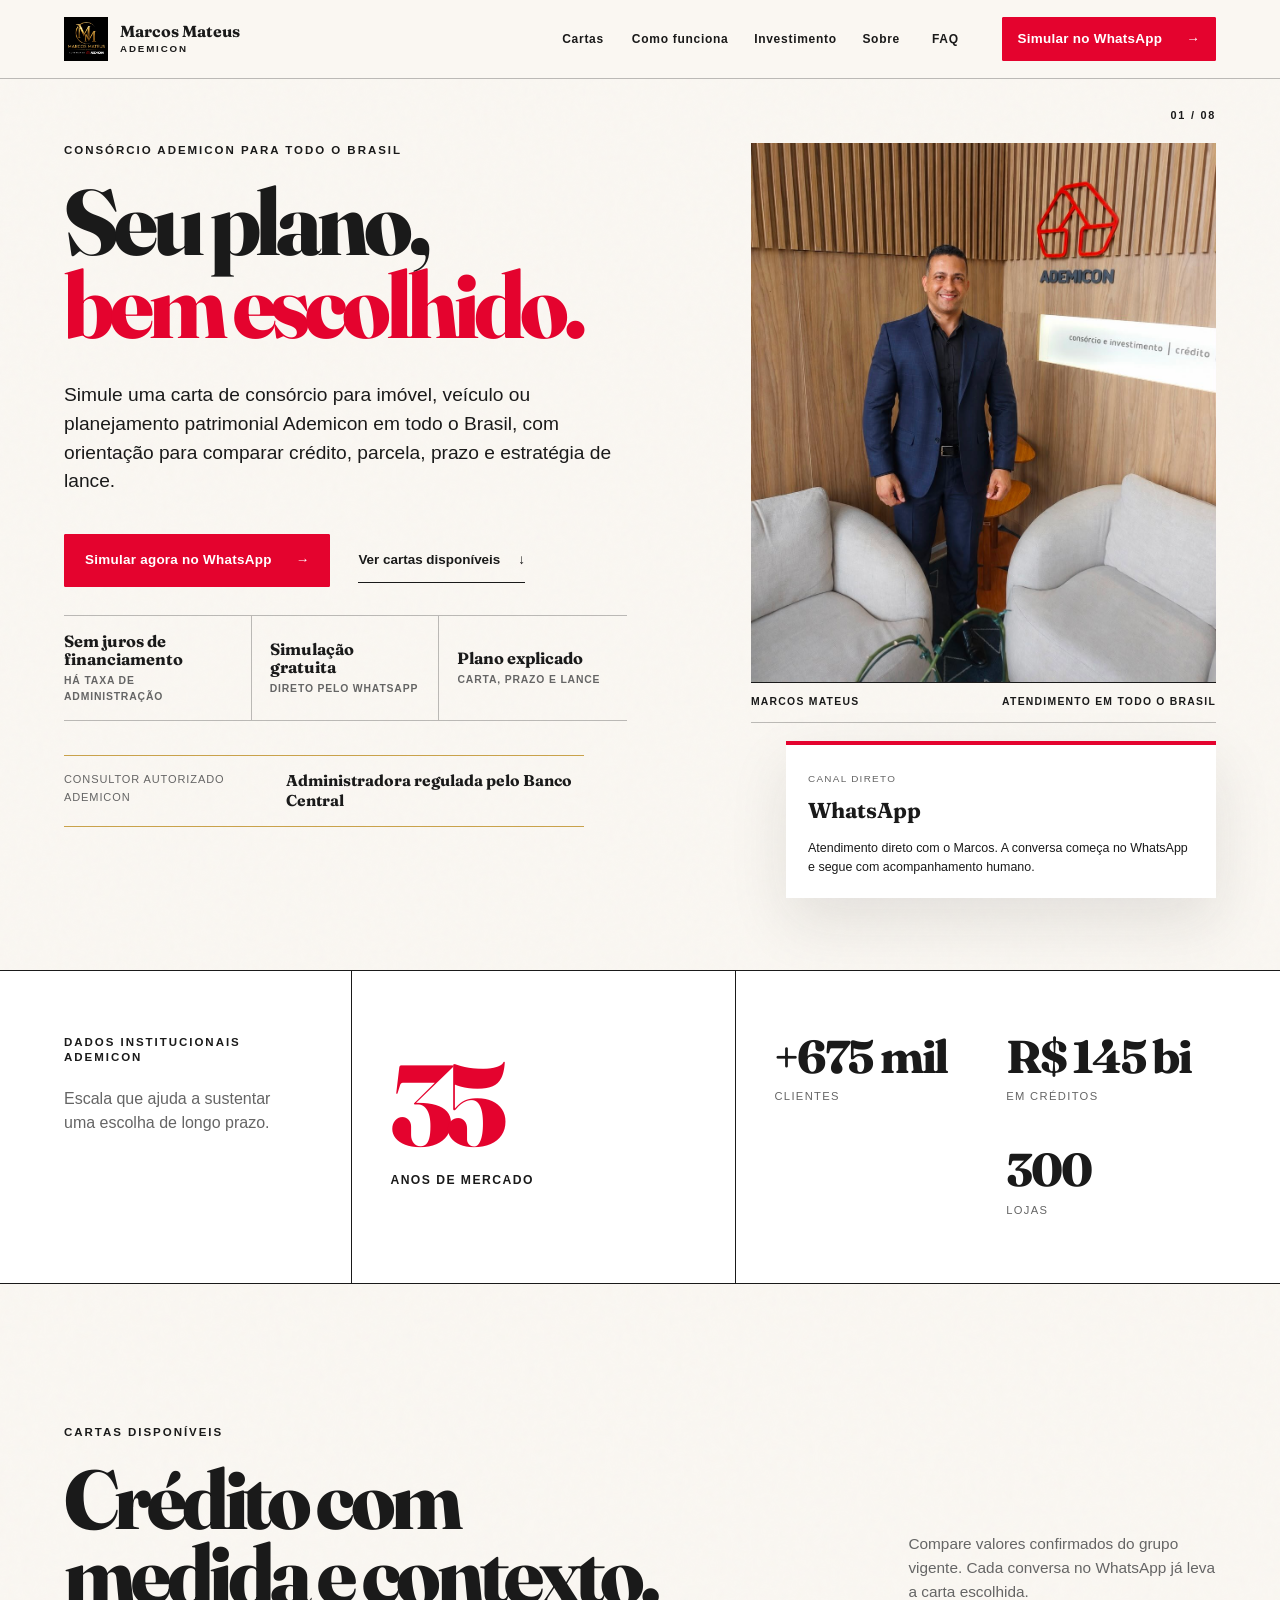
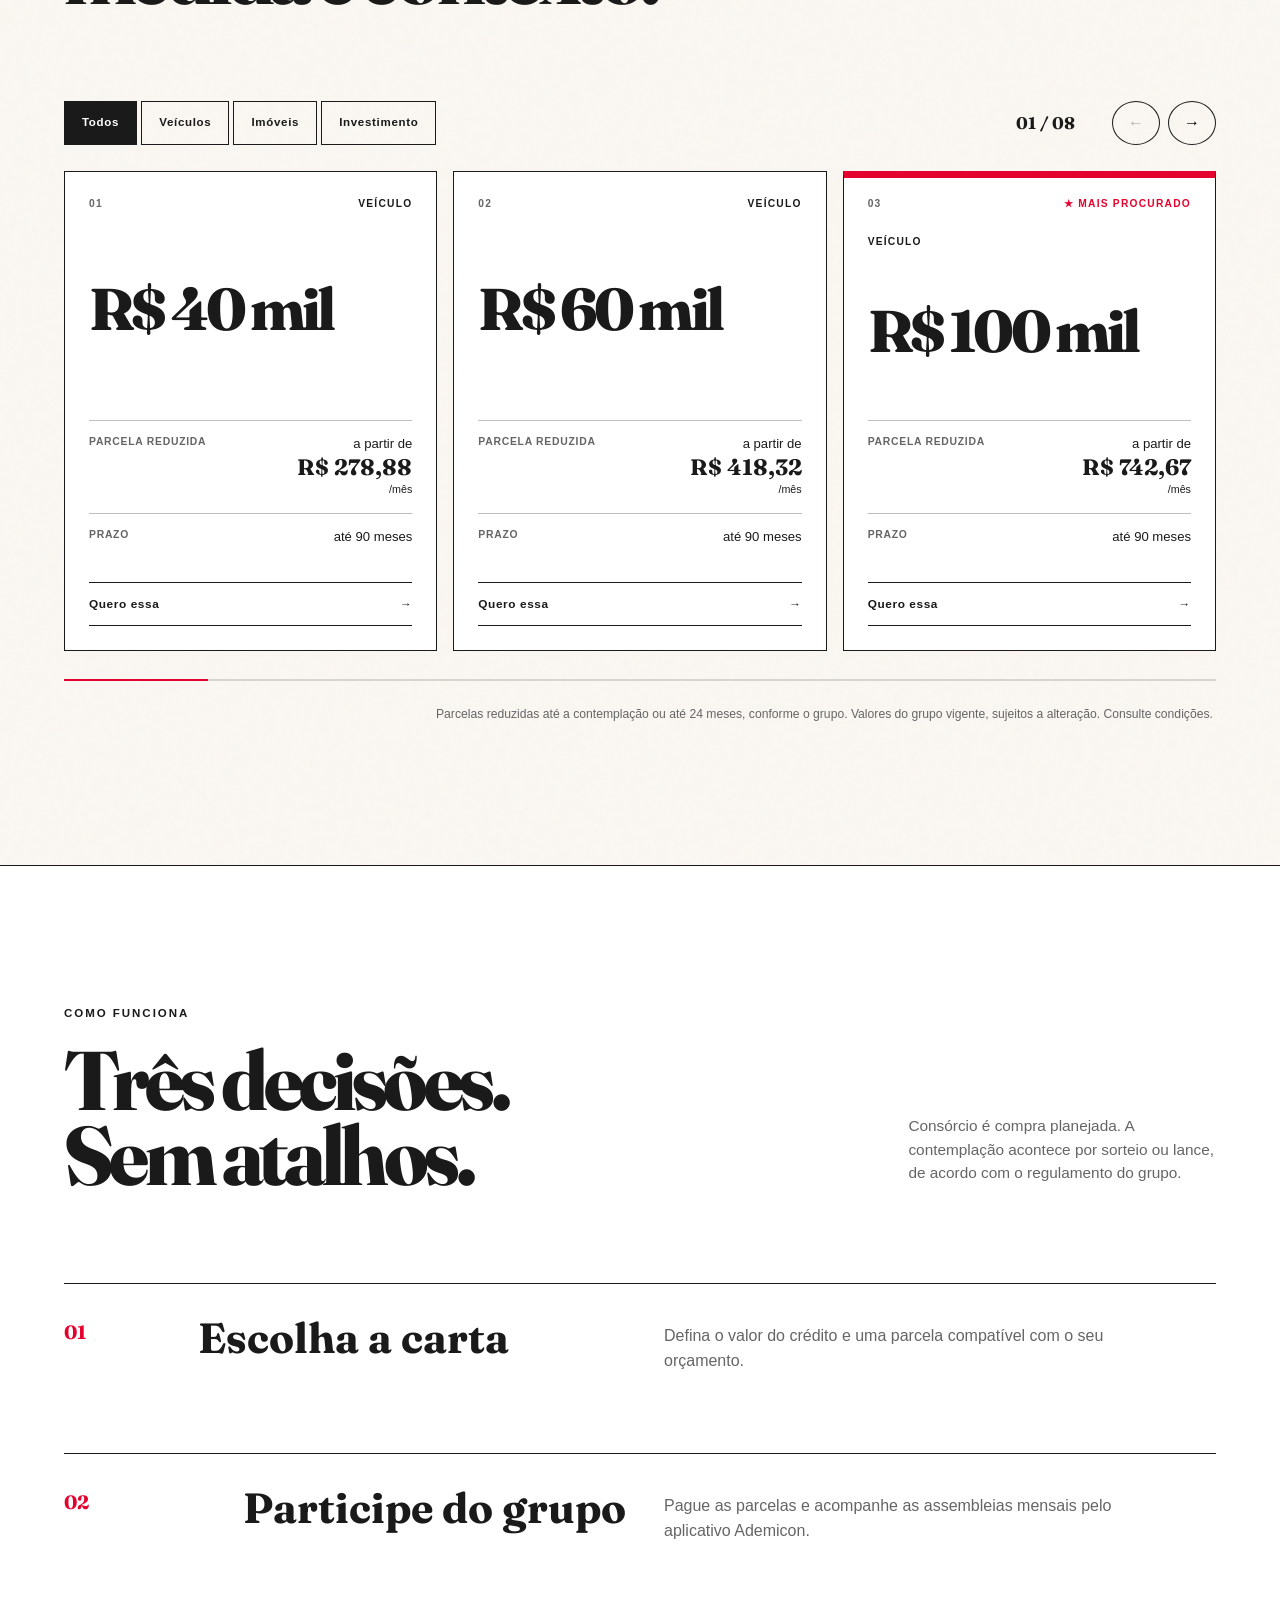
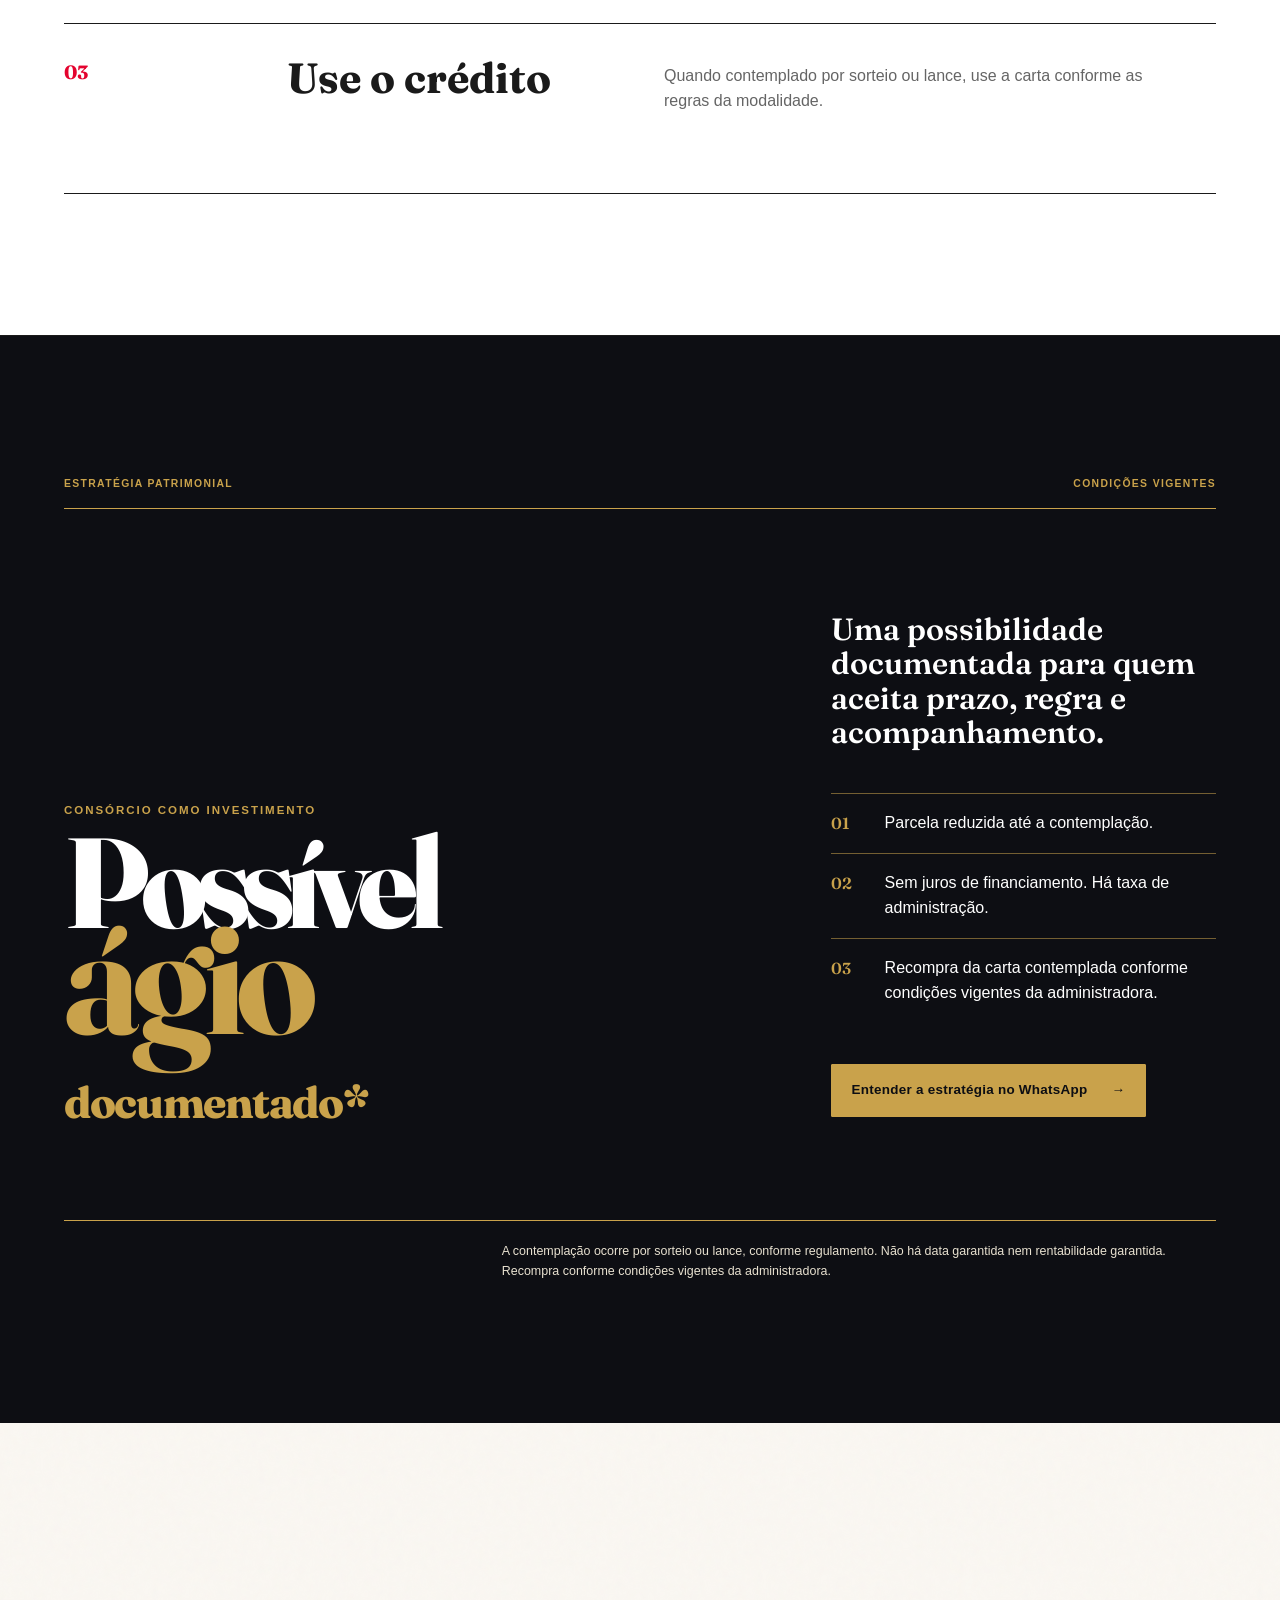
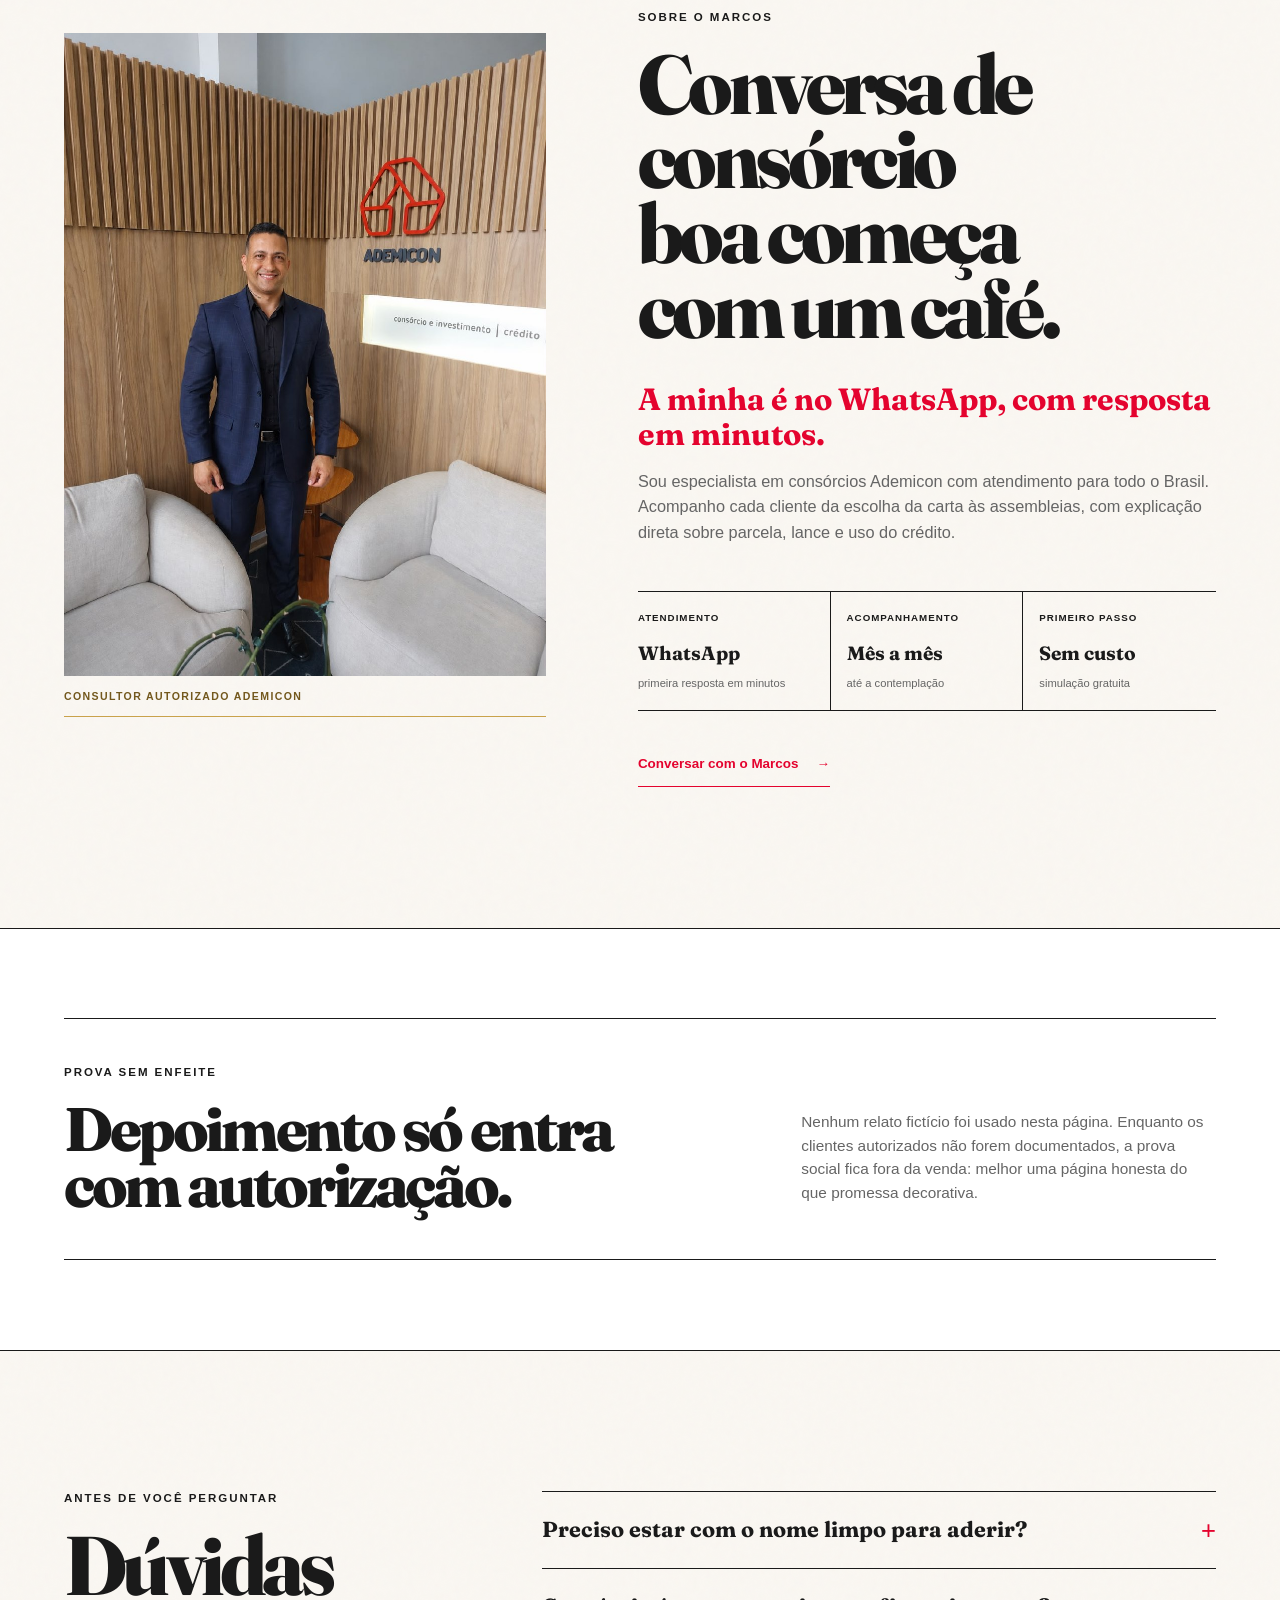
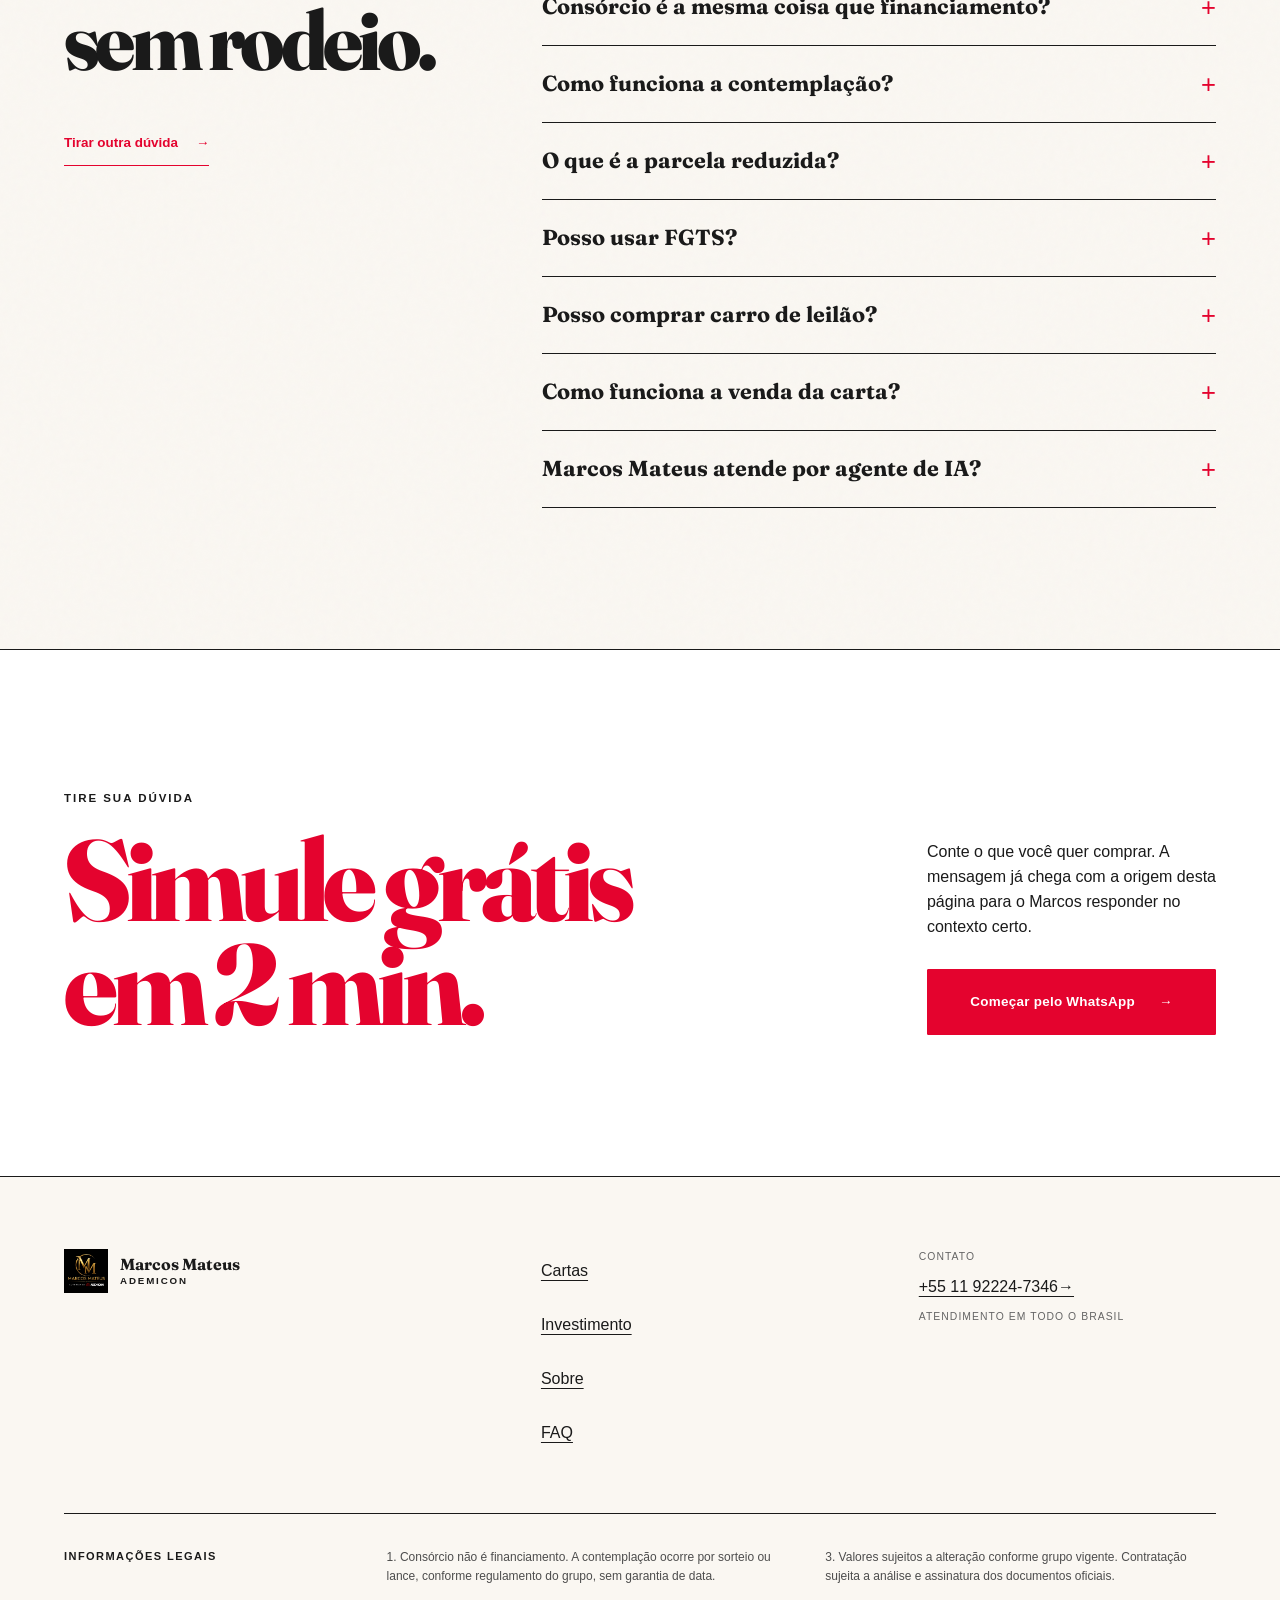
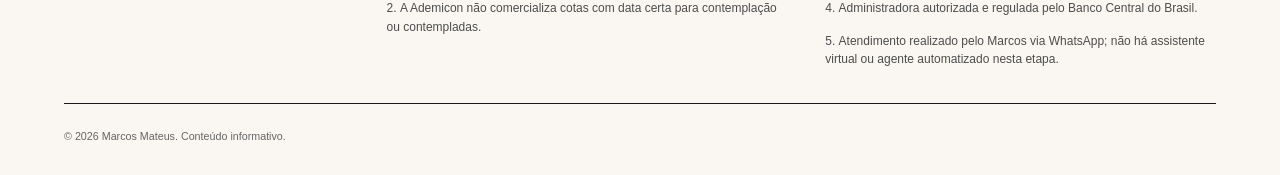
==== commit ecebf963: "Bust CSS cache for desktop hero fix" ====
--- a/index.html
+++ b/index.html
@@ -107,7 +107,7 @@
   <link rel="icon" href="assets/marca-marcos-mateus.jpg" type="image/jpeg">
   <link rel="preload" href="assets/fraunces-latin.woff2" as="font" type="font/woff2" crossorigin>
   <link rel="preload" href="assets/marcos-mateus.jpg" as="image" type="image/jpeg">
-  <link rel="stylesheet" href="styles.css">
+  <link rel="stylesheet" href="styles.css?v=20260803-hero-desktop-fix">
   <script src="script.js" defer></script>
 </head>
 <body>
--- a/styles.css
+++ b/styles.css
@@ -231,27 +231,28 @@
 .photo-frame { margin: 0; }
 .photo-frame img { width: 100%; max-height: min(74svh, 780px); aspect-ratio: 1086 / 1259; object-fit: contain; background: var(--soft); }
 .photo-frame figcaption {
-  padding: 10px 0;
-  display: flex;
-  justify-content: space-between;
+  padding: 12px 0 14px;
+  display: grid;
+  grid-template-columns: minmax(0, 0.85fr) minmax(0, 1.15fr);
+  gap: 18px;
   border-top: 1px solid var(--ink);
-  border-bottom: 1px solid var(--ink);
+  border-bottom: 1px solid var(--line);
   font-size: 0.65rem;
   font-weight: 700;
   letter-spacing: 0.12em;
+  line-height: 1.25;
   text-transform: uppercase;
 }
+.photo-frame figcaption span:last-child { text-align: right; }
 .hero-note {
-  position: absolute;
-  left: 0;
-  bottom: -72px;
+  position: relative;
   z-index: 3;
-  width: min(340px, 56%);
-  padding: 18px 20px 20px;
+  width: min(100%, 430px);
+  margin: 18px 0 0 auto;
+  padding: 20px 22px 22px;
   border-top: 4px solid var(--red);
   background: var(--white);
   box-shadow: 0 24px 60px rgba(26, 26, 26, 0.10);
-  transform: translateX(-26%);
 }
 .hero-note span { color: var(--muted); font-size: 0.62rem; letter-spacing: 0.13em; text-transform: uppercase; }
 .hero-note strong { display: block; margin: 4px 0 12px; font-family: var(--serif); font-size: 1.35rem; }
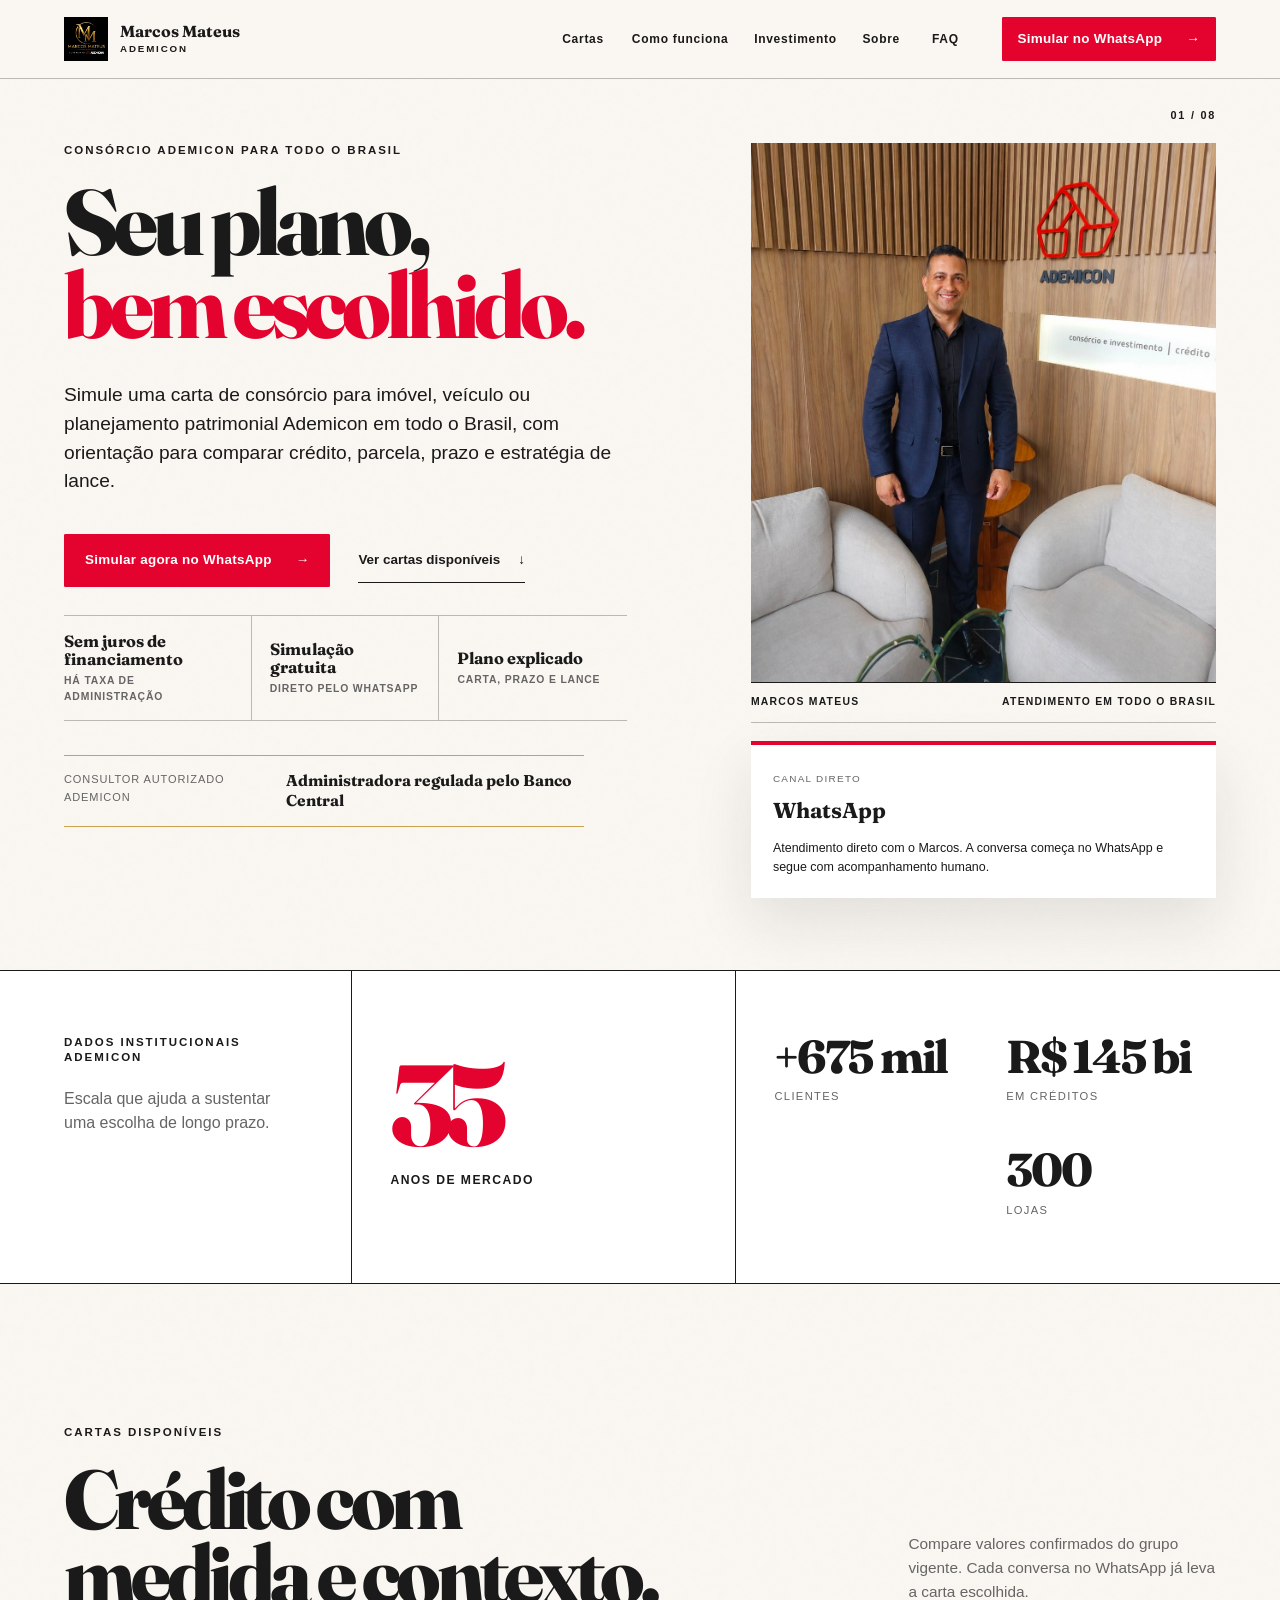
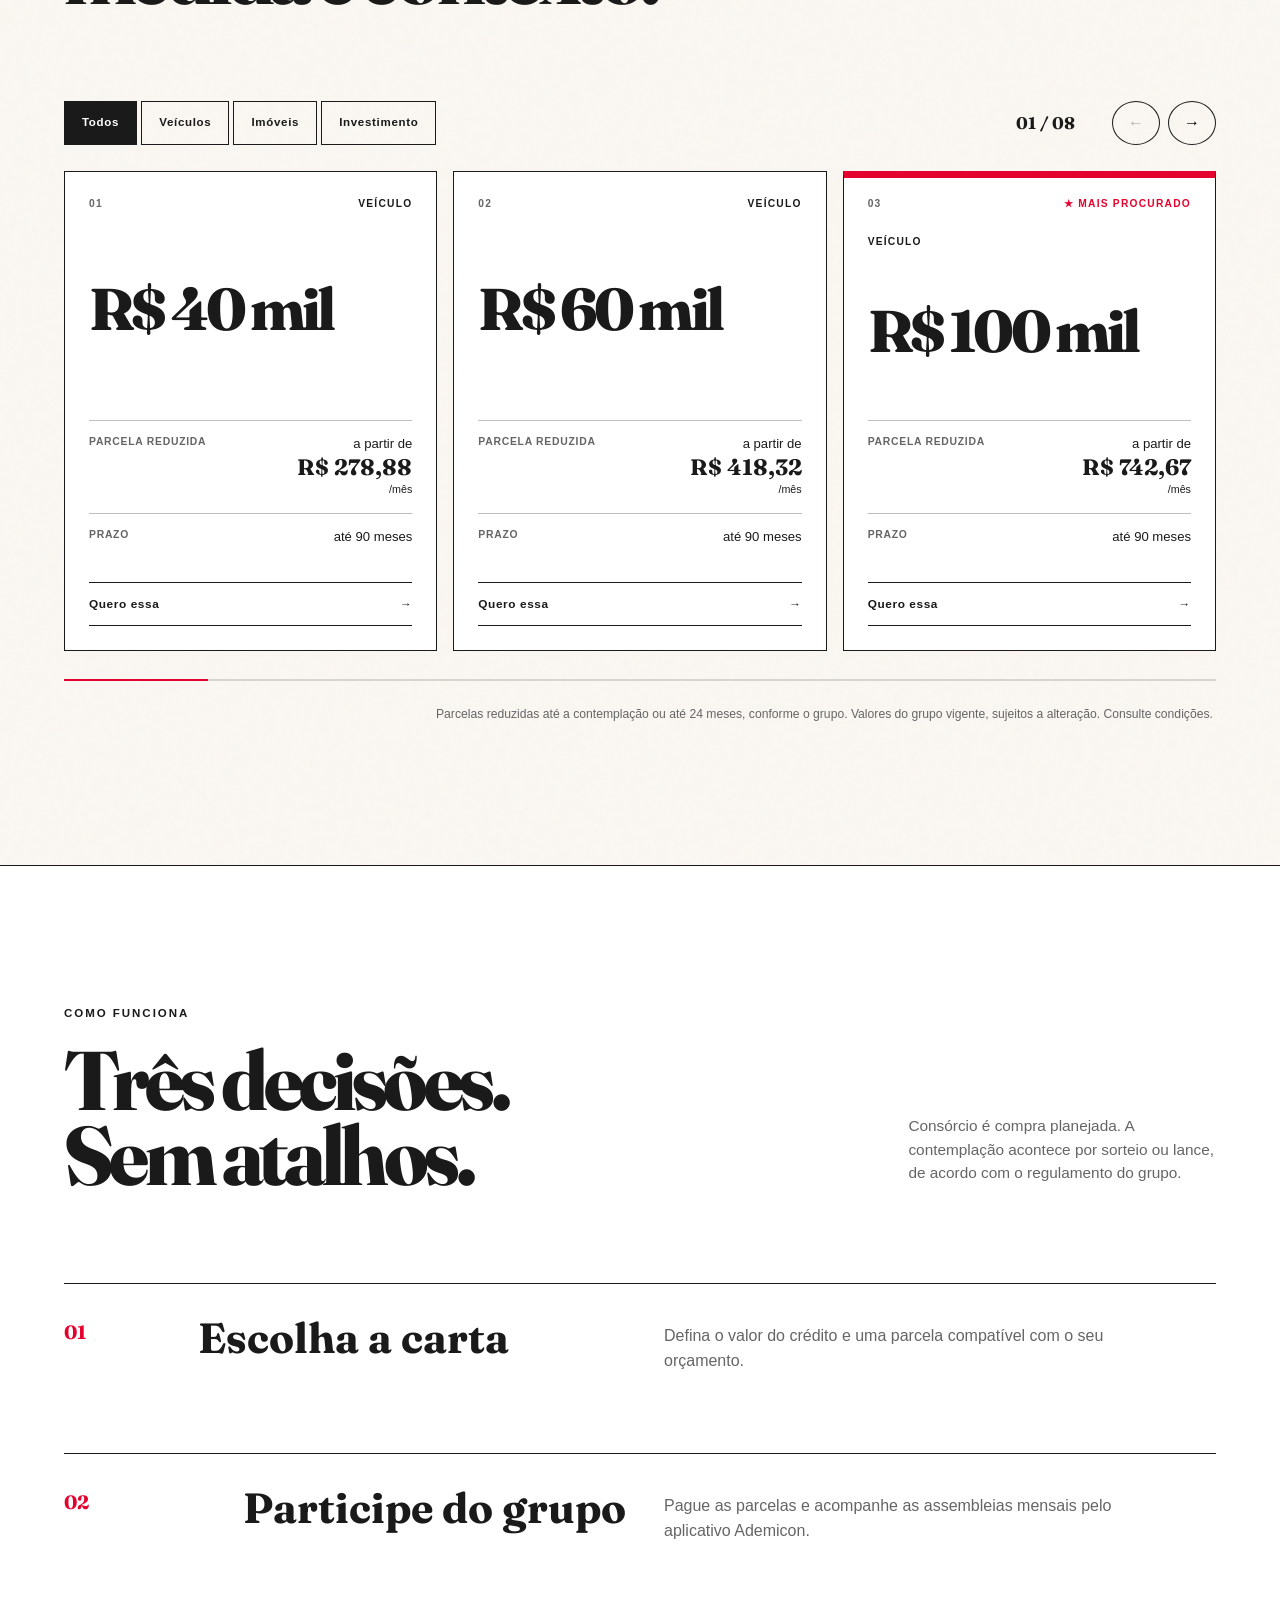
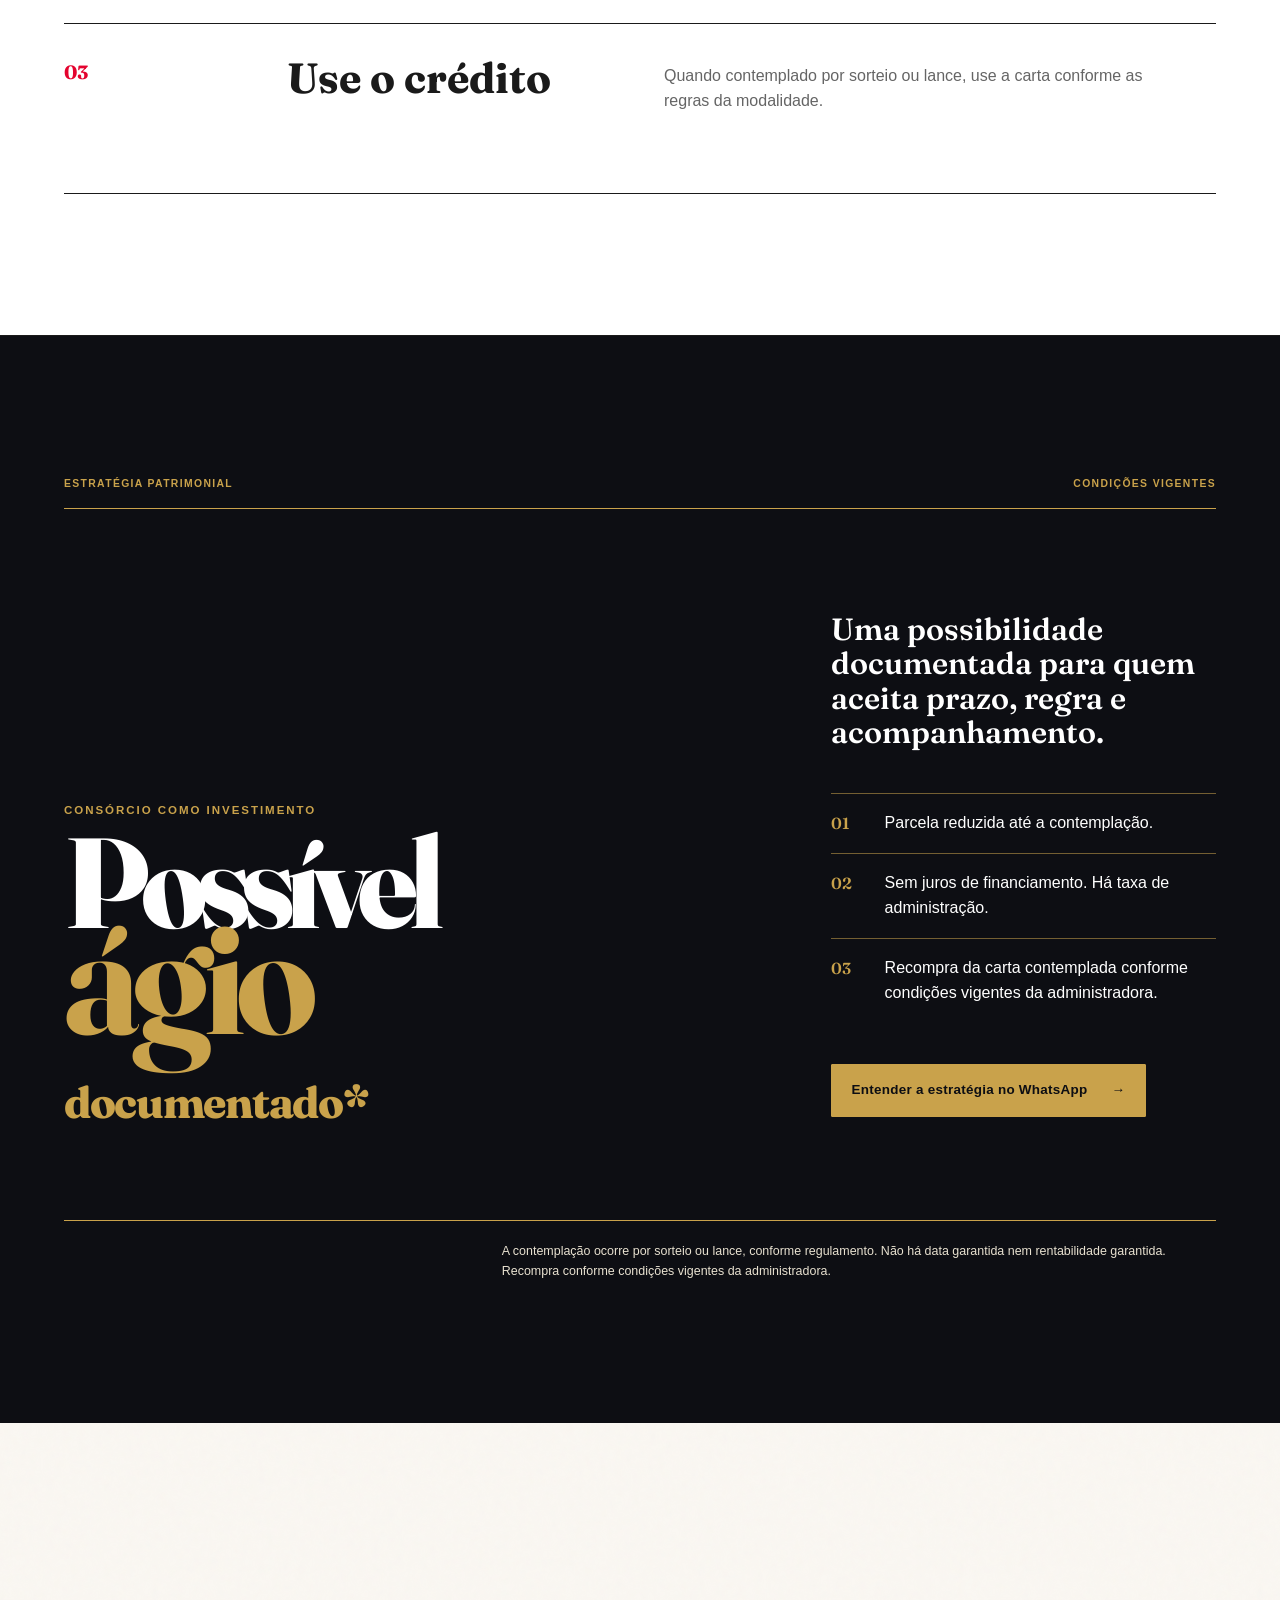
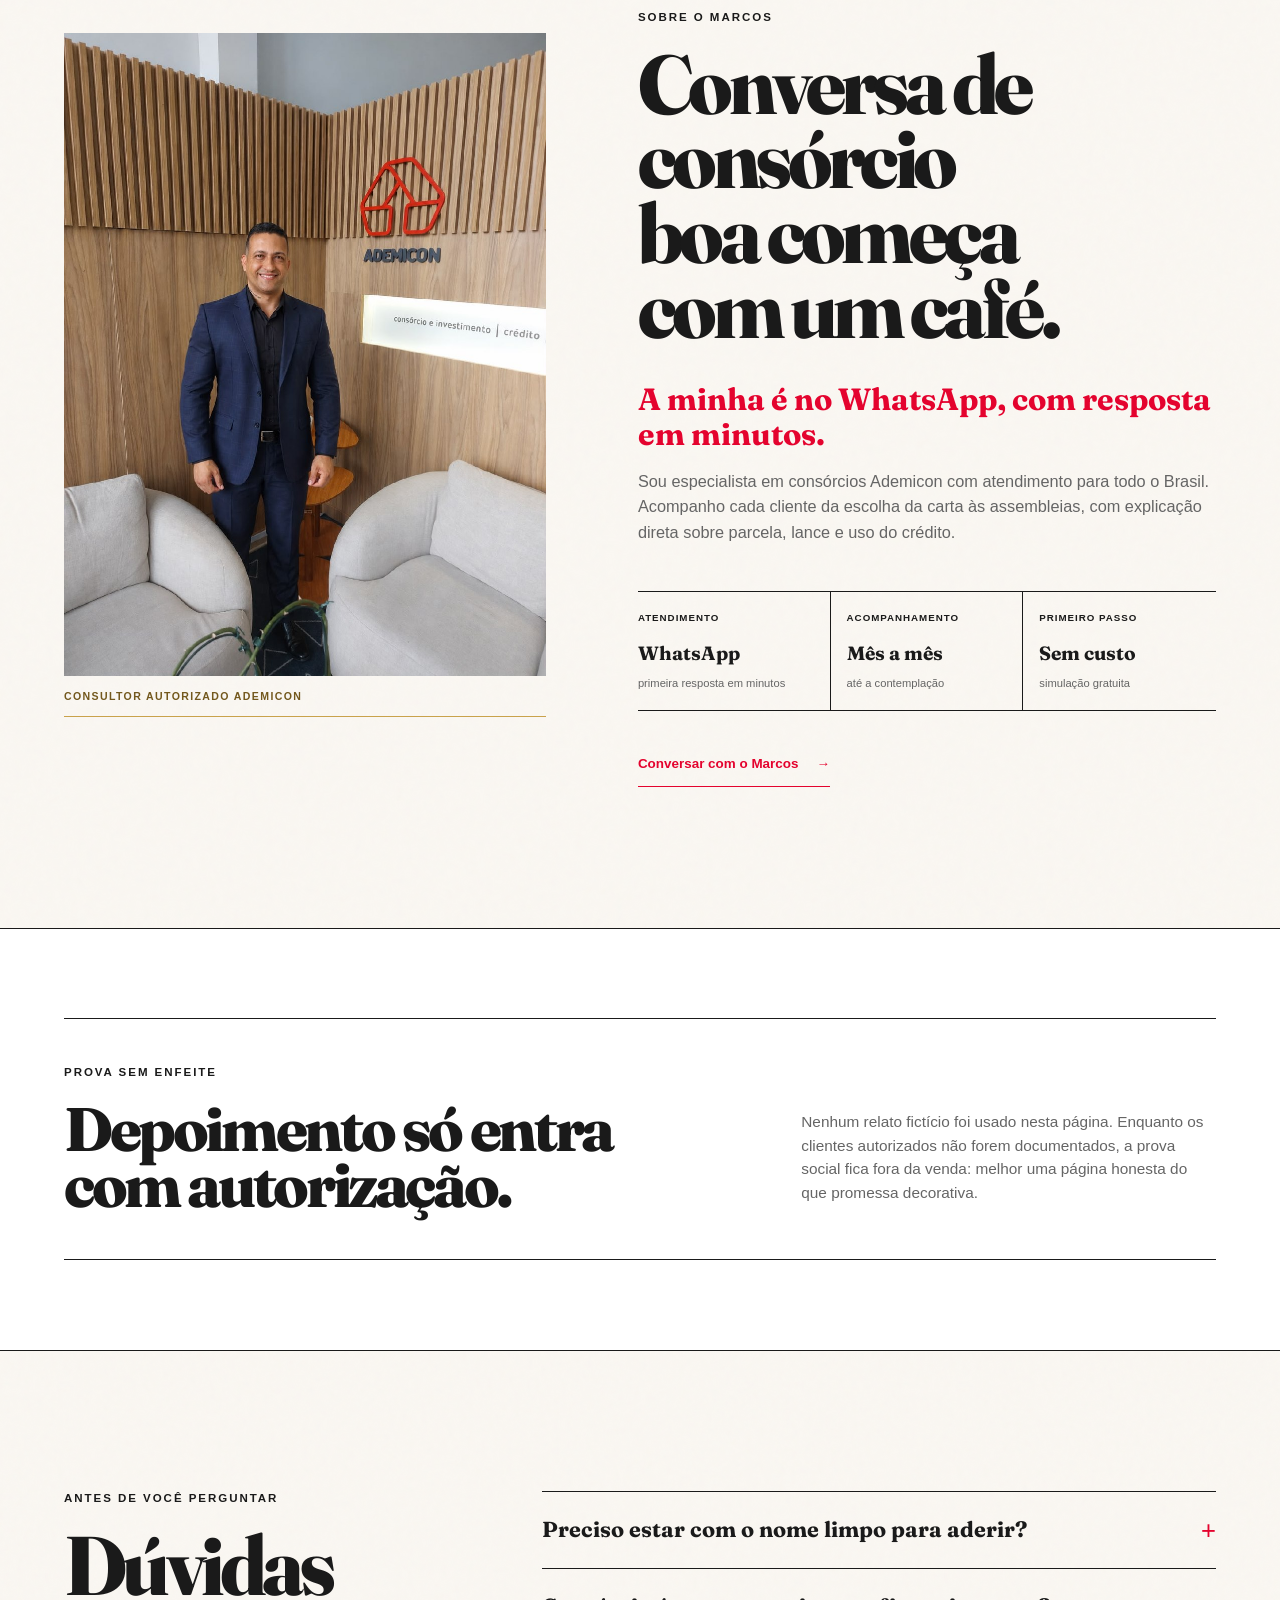
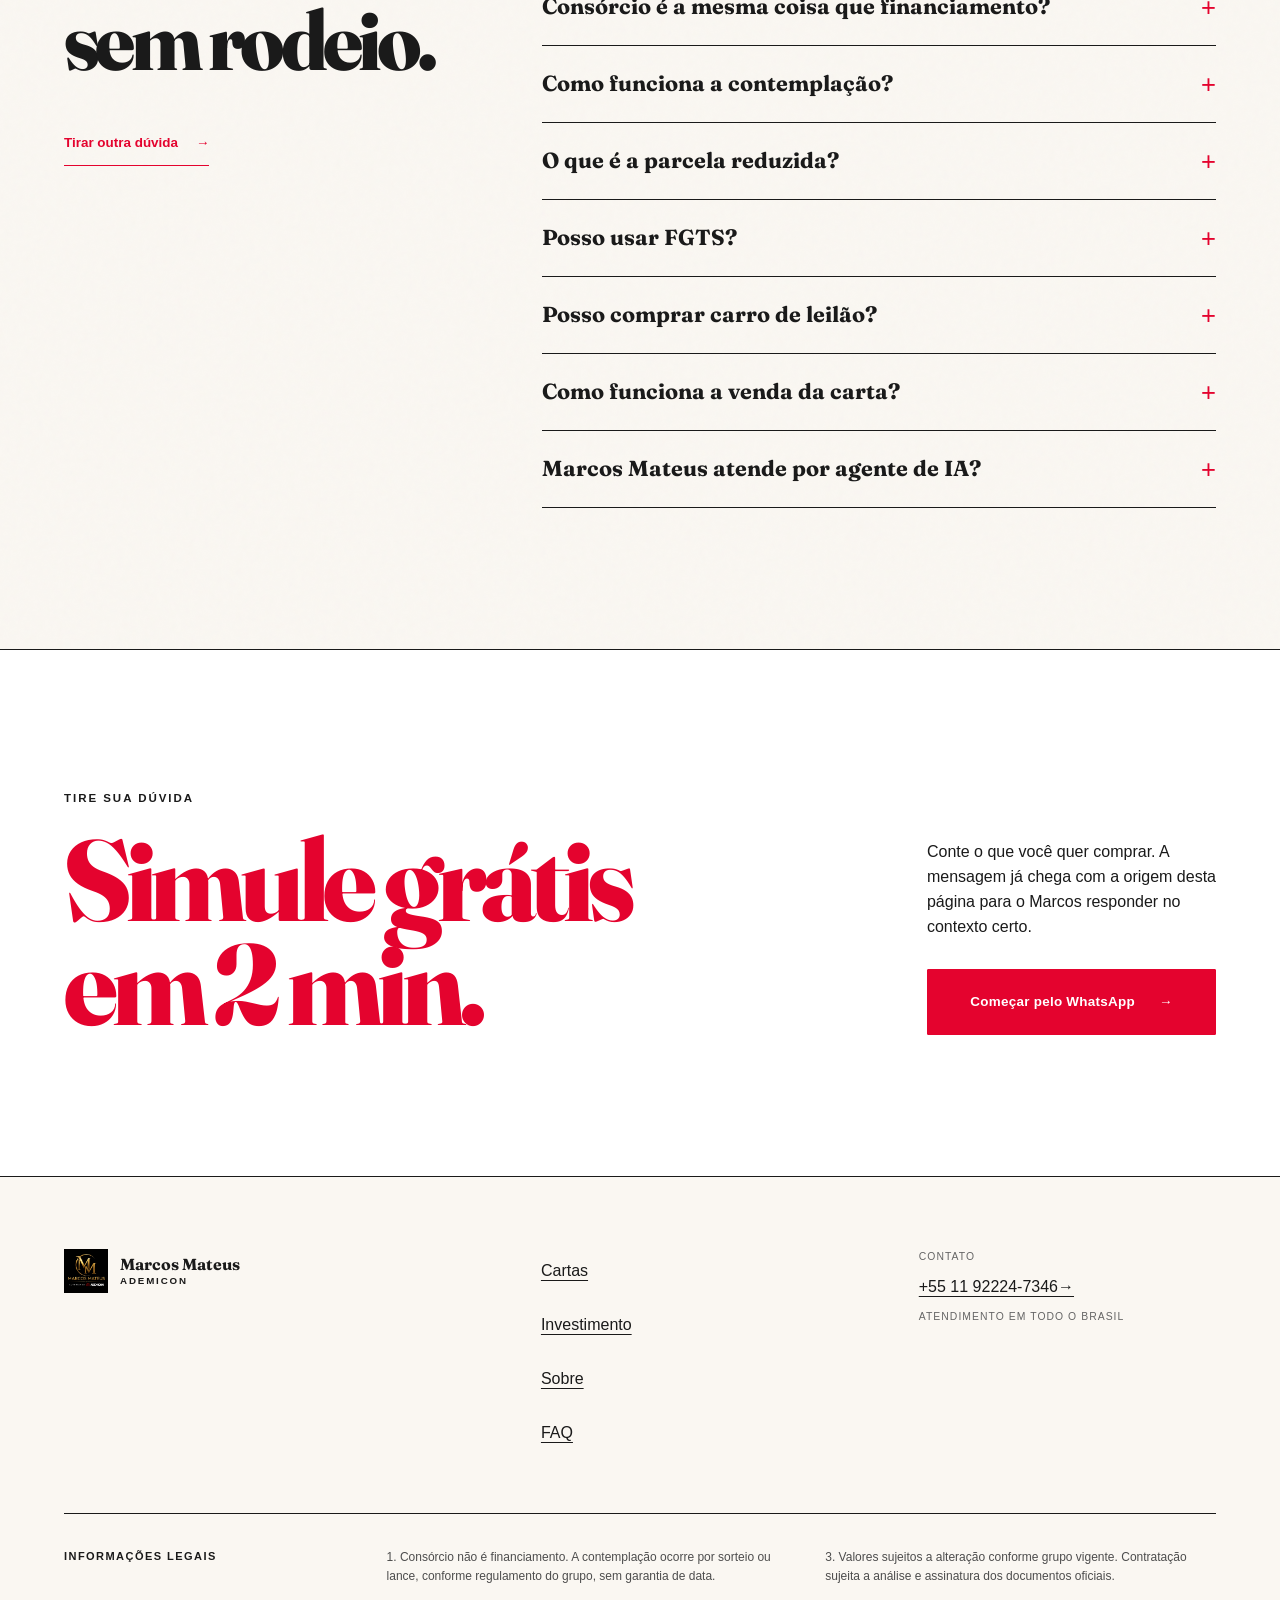
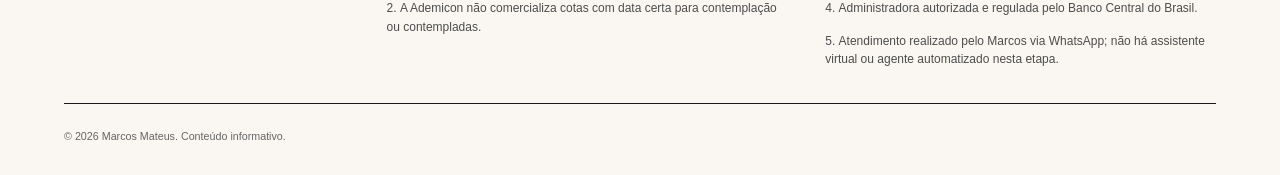
==== commit c704c7b0: "Align hero WhatsApp card on large screens" ====
--- a/index.html
+++ b/index.html
@@ -107,7 +107,7 @@
   <link rel="icon" href="assets/marca-marcos-mateus.jpg" type="image/jpeg">
   <link rel="preload" href="assets/fraunces-latin.woff2" as="font" type="font/woff2" crossorigin>
   <link rel="preload" href="assets/marcos-mateus.jpg" as="image" type="image/jpeg">
-  <link rel="stylesheet" href="styles.css?v=20260803-hero-desktop-fix">
+  <link rel="stylesheet" href="styles.css?v=20260803-hero-whatsapp-full-width">
   <script src="script.js" defer></script>
 </head>
 <body>
--- a/styles.css
+++ b/styles.css
@@ -247,8 +247,8 @@
 .hero-note {
   position: relative;
   z-index: 3;
-  width: min(100%, 430px);
-  margin: 18px 0 0 auto;
+  width: 100%;
+  margin: 18px 0 0;
   padding: 20px 22px 22px;
   border-top: 4px solid var(--red);
   background: var(--white);
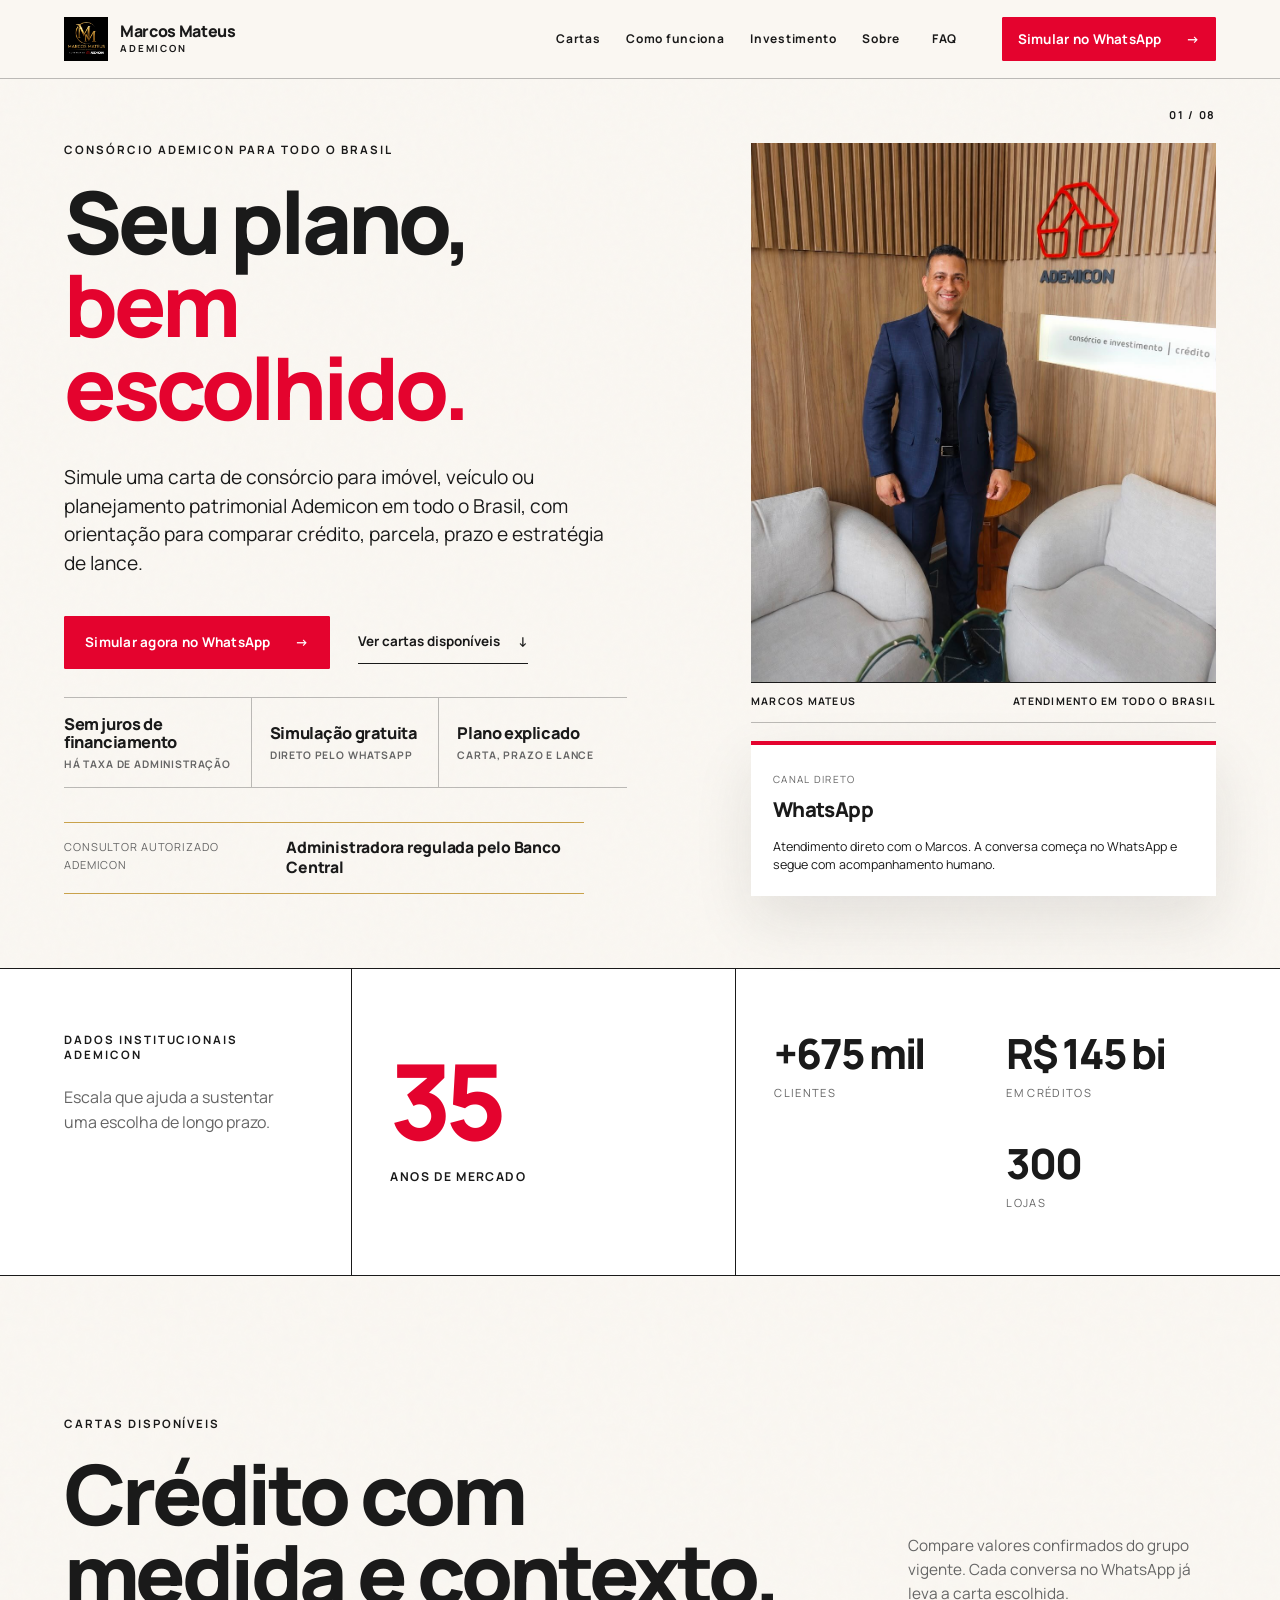
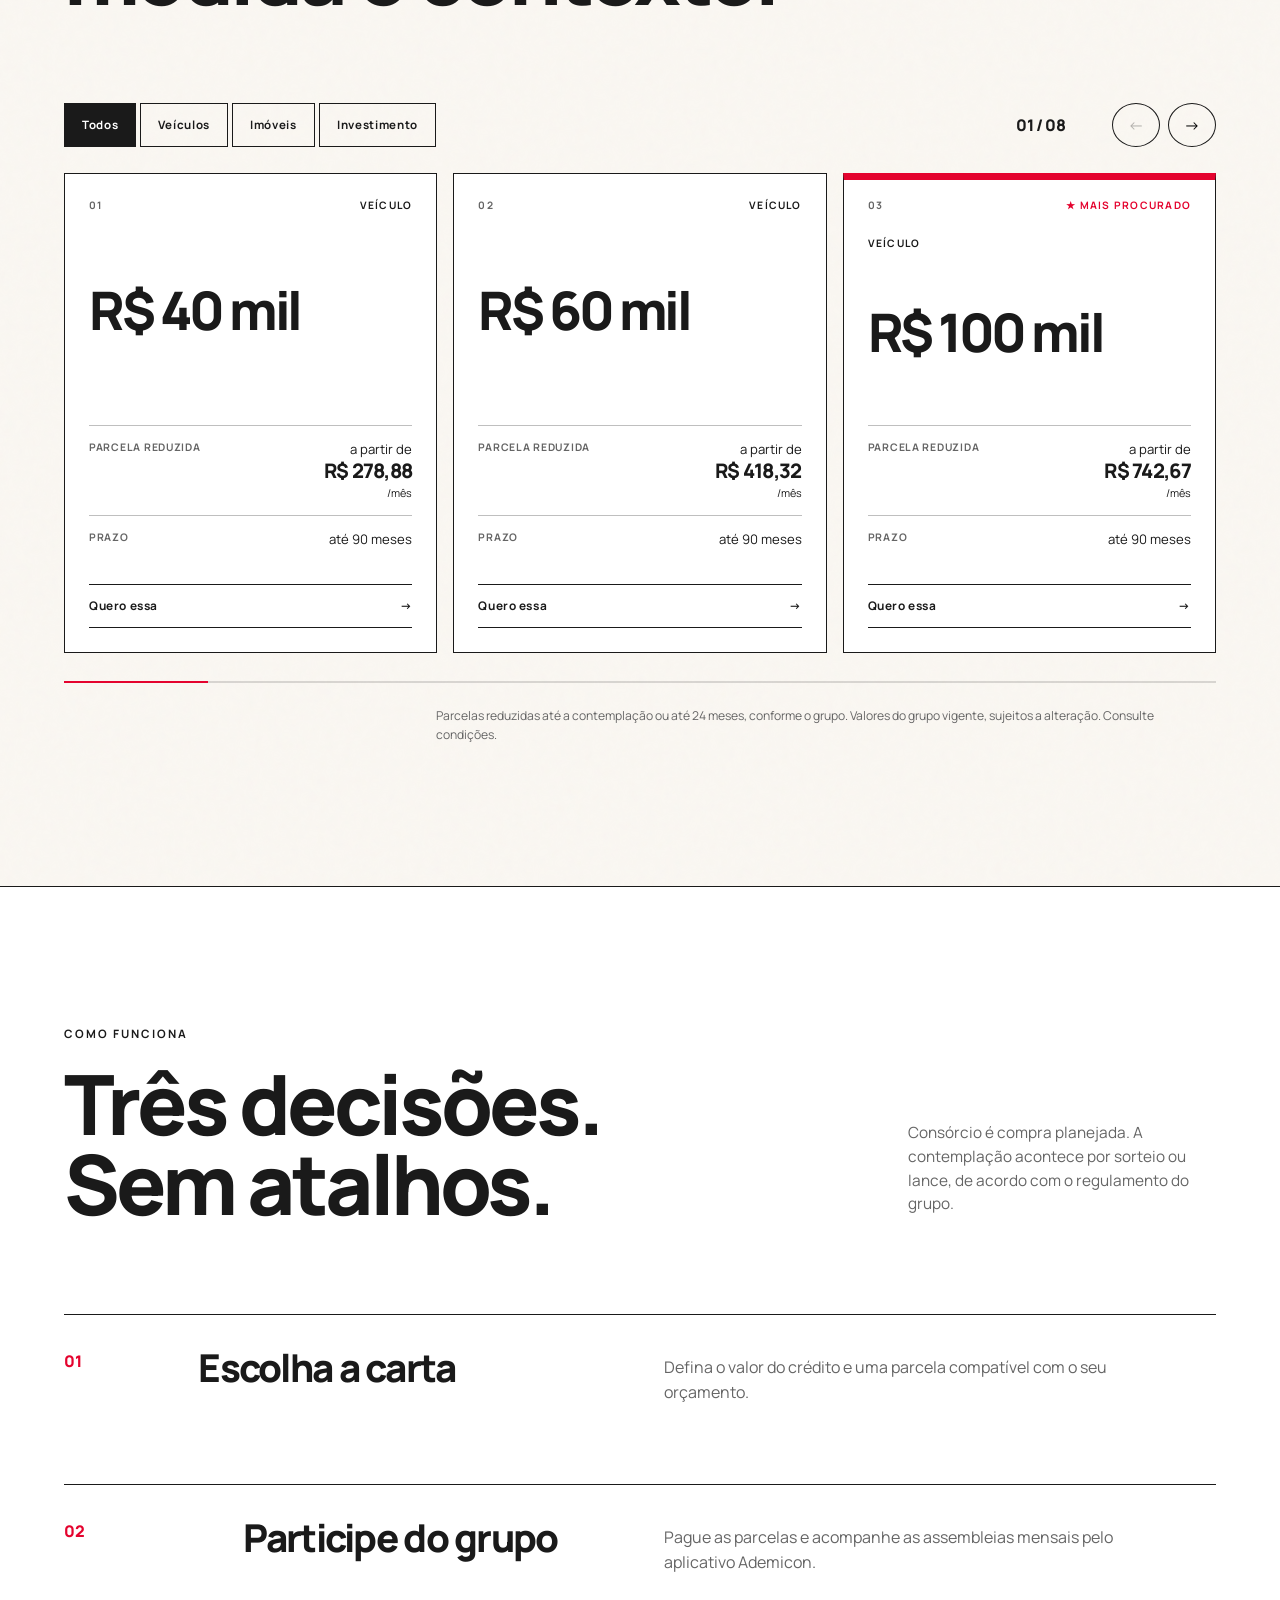
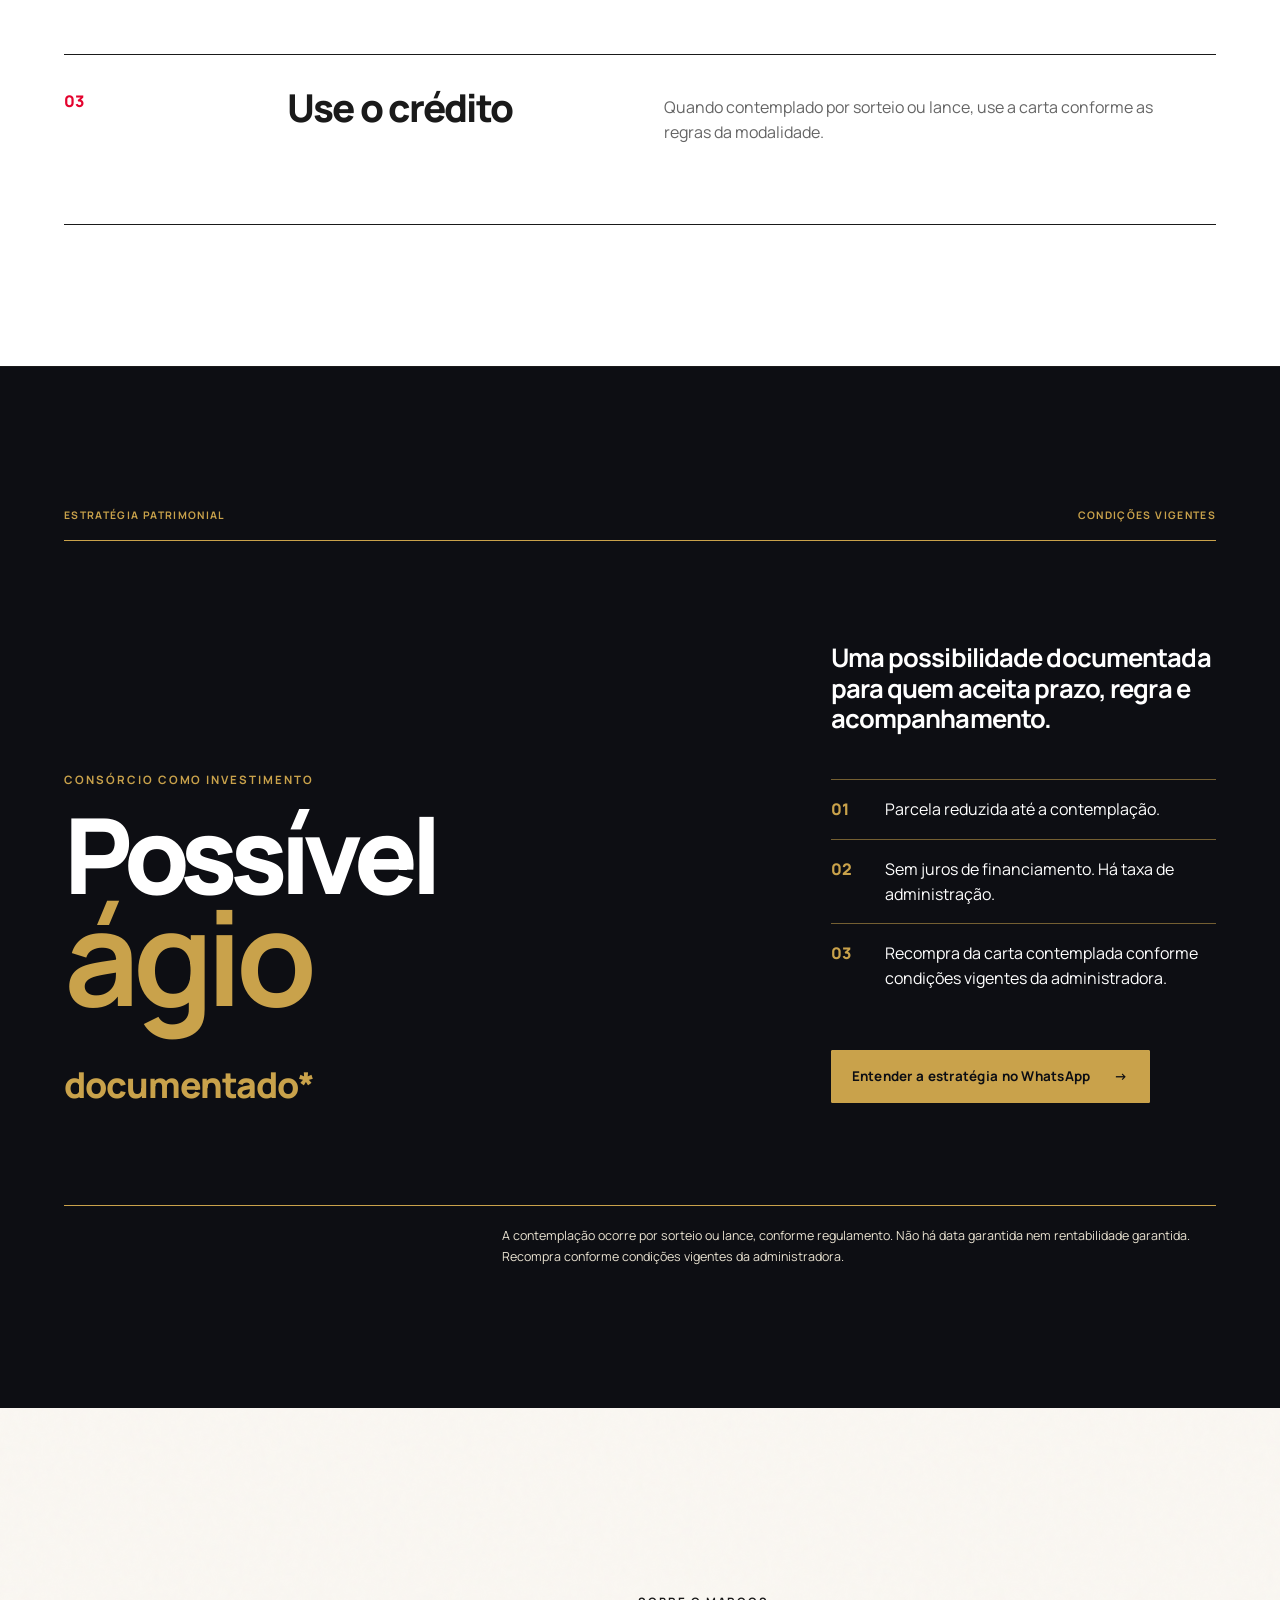
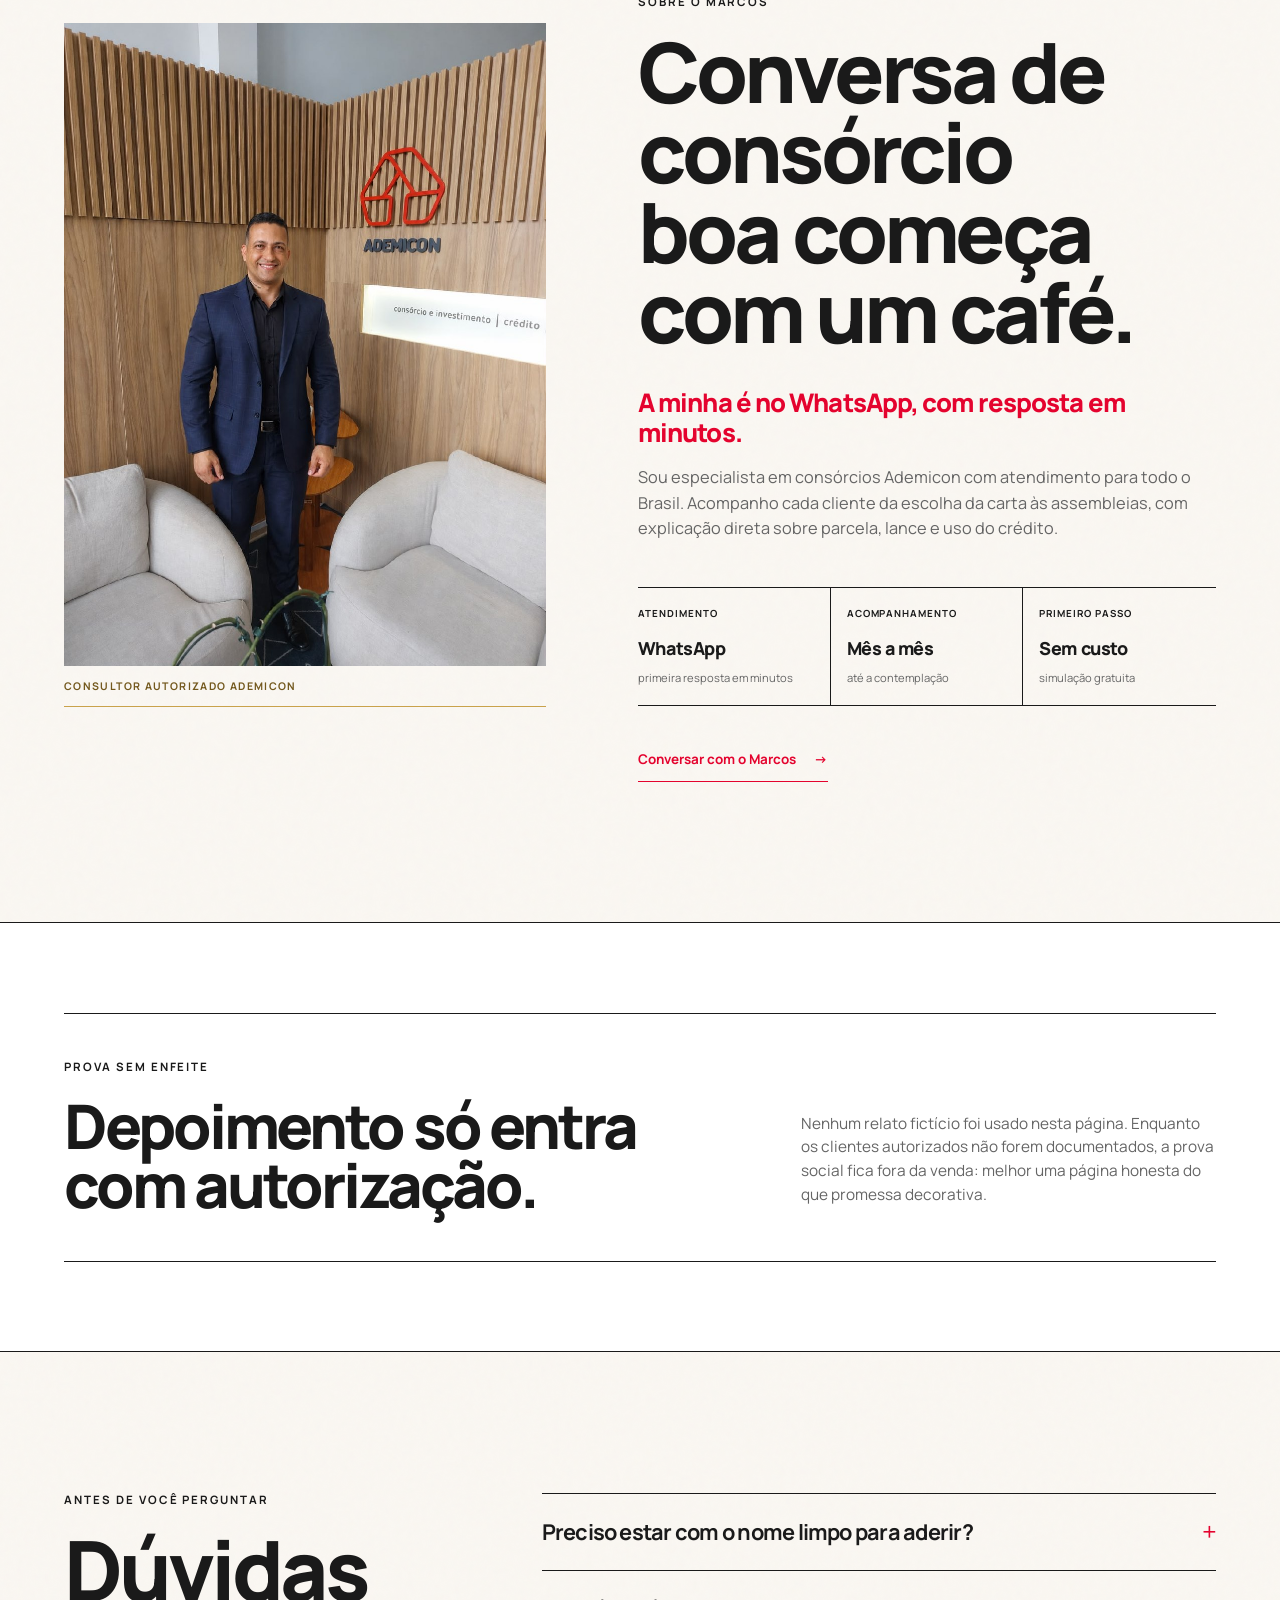
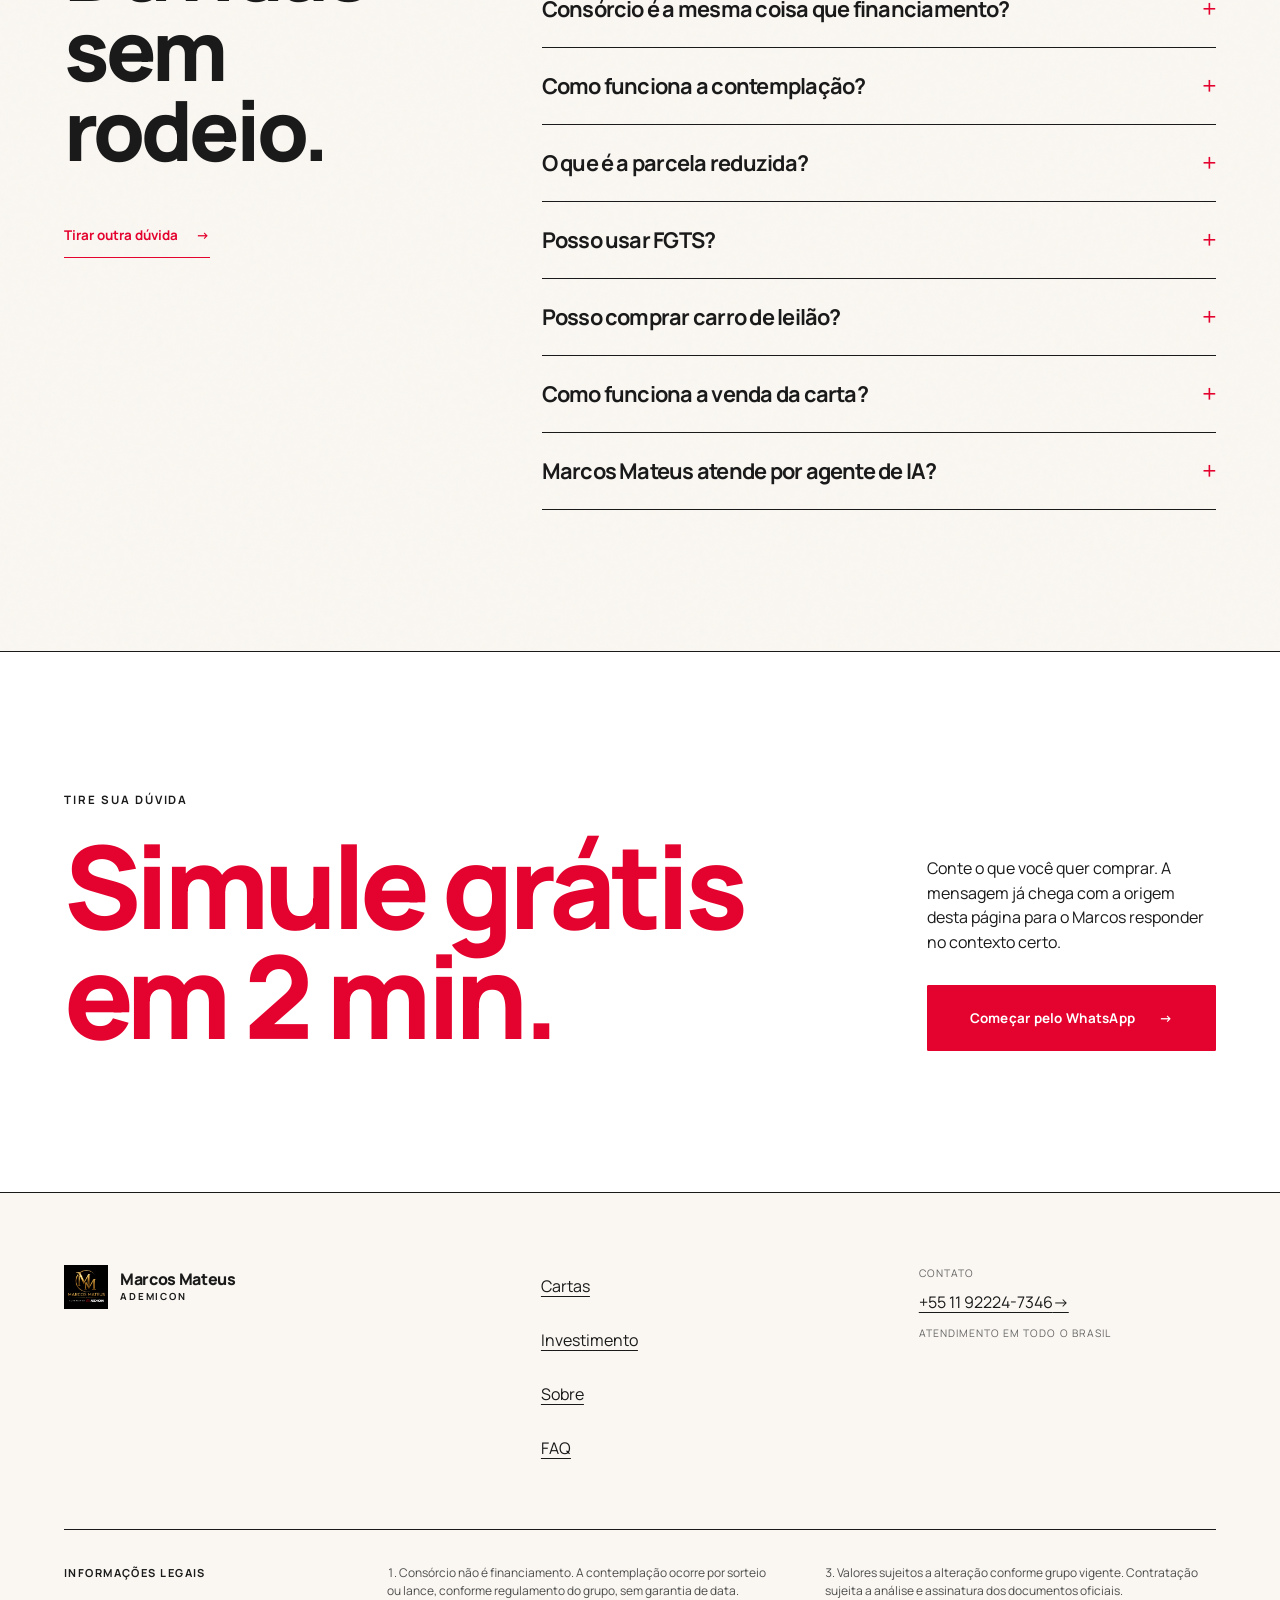
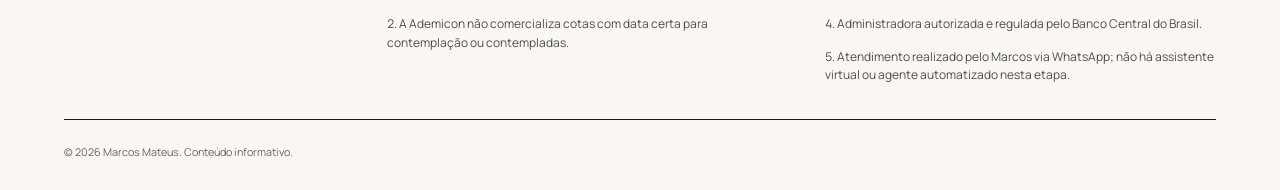
==== commit fa70a138: "Switch landing typography to Manrope" ====
--- a/index.html
+++ b/index.html
@@ -3,12 +3,12 @@
 <head>
   <meta charset="utf-8">
   <meta name="viewport" content="width=device-width, initial-scale=1">
-  <title>Consórcio Ademicon no Brasil | Marcos Mateus</title>
-  <meta name="description" content="Consórcio para todo o Brasil: veículos, imóveis e planejamento patrimonial com Marcos Mateus, consultor autorizado Ademicon.">
+  <title>Consórcio Ademicon para todo o Brasil | Marcos Mateus</title>
+  <meta name="description" content="Consórcio Ademicon para todo o Brasil: veículos, imóveis e planejamento patrimonial com Marcos Mateus, consultor autorizado Ademicon.">
   <meta name="theme-color" content="#FAF7F2">
   <meta property="og:type" content="website">
-  <meta property="og:title" content="Consórcio Ademicon no Brasil | Marcos Mateus">
-  <meta property="og:description" content="Encontre uma carta compatível com o seu plano e tire suas dúvidas pelo WhatsApp.">
+  <meta property="og:title" content="Consórcio Ademicon para todo o Brasil | Marcos Mateus">
+  <meta property="og:description" content="Atendimento por WhatsApp para simular cartas de consórcio Ademicon em todo o Brasil.">
   <meta property="og:url" content="https://www.marcosmateusconsorcio.com.br/">
   <meta property="og:image" content="https://www.marcosmateusconsorcio.com.br/assets/marcos-mateus.jpg">
   <link rel="canonical" href="https://www.marcosmateusconsorcio.com.br/">
@@ -105,9 +105,8 @@
 }
   </script>
   <link rel="icon" href="assets/marca-marcos-mateus.jpg" type="image/jpeg">
-  <link rel="preload" href="assets/fraunces-latin.woff2" as="font" type="font/woff2" crossorigin>
   <link rel="preload" href="assets/marcos-mateus.jpg" as="image" type="image/jpeg">
-  <link rel="stylesheet" href="styles.css?v=20260803-hero-whatsapp-full-width">
+  <link rel="stylesheet" href="styles.css?v=20260803-manrope-consorcio">
   <script src="script.js" defer></script>
 </head>
 <body>
--- a/styles.css
+++ b/styles.css
@@ -1,8 +1,36 @@
 @font-face {
-  font-family: "Fraunces";
-  src: url("assets/fraunces-latin.woff2") format("woff2");
+  font-family: "Manrope";
+  src: url("assets/fonts/manrope-400.ttf") format("truetype");
   font-style: normal;
-  font-weight: 600 900;
+  font-weight: 400;
+  font-display: swap;
+}
+@font-face {
+  font-family: "Manrope";
+  src: url("assets/fonts/manrope-500.ttf") format("truetype");
+  font-style: normal;
+  font-weight: 500;
+  font-display: swap;
+}
+@font-face {
+  font-family: "Manrope";
+  src: url("assets/fonts/manrope-600.ttf") format("truetype");
+  font-style: normal;
+  font-weight: 600;
+  font-display: swap;
+}
+@font-face {
+  font-family: "Manrope";
+  src: url("assets/fonts/manrope-700.ttf") format("truetype");
+  font-style: normal;
+  font-weight: 700;
+  font-display: swap;
+}
+@font-face {
+  font-family: "Manrope";
+  src: url("assets/fonts/manrope-800.ttf") format("truetype");
+  font-style: normal;
+  font-weight: 800;
   font-display: swap;
 }
 
@@ -19,8 +47,7 @@
   --max: 1680px;
   --gutter: clamp(20px, 5vw, 80px);
   --section: clamp(88px, 11vw, 168px);
-  --sans: Arial, Helvetica, sans-serif;
-  --serif: "Fraunces", Georgia, serif;
+  --sans: "Manrope", Inter, Arial, Helvetica, sans-serif;
 }
 
 * { box-sizing: border-box; }
@@ -137,7 +164,7 @@
 }
 .brand img { width: 44px; height: 44px; object-fit: contain; }
 .brand span { display: grid; line-height: 1.05; }
-.brand strong { font-family: var(--serif); font-size: 1rem; font-weight: 700; }
+.brand strong { font-family: var(--sans); font-size: 1rem; font-weight: 800; letter-spacing: -0.02em; }
 .brand small { margin-top: 4px; font-size: 0.61rem; font-weight: 700; letter-spacing: 0.19em; text-transform: uppercase; }
 .main-nav { display: flex; align-items: center; gap: clamp(18px, 2vw, 34px); }
 .main-nav > a:not(.button) {
@@ -183,13 +210,13 @@
 .hero-copy { grid-column: 1 / span 6; grid-row: 1; align-self: start; z-index: 2; }
 .hero h1, .section-heading h2, .process h2, .about h2, .testimonials h2, .faq h2, .final-cta h2 {
   margin: 0;
-  font-family: var(--serif);
+  font-family: var(--sans);
   font-weight: 800;
-  letter-spacing: -0.055em;
-  line-height: 0.9;
+  letter-spacing: -0.048em;
+  line-height: 0.96;
   text-wrap: balance;
 }
-.hero h1 { max-width: 760px; font-size: clamp(3.5rem, 7.25vw, 6rem); }
+.hero h1 { max-width: 820px; font-size: clamp(3.25rem, 6.75vw, 5.65rem); }
 .hero h1 span { color: var(--red); }
 .hero-lead { max-width: 610px; margin: 34px 0 0; font-size: clamp(1.05rem, 1.5vw, 1.32rem); line-height: 1.5; }
 .hero-actions { display: flex; flex-wrap: wrap; align-items: center; gap: 20px 28px; margin-top: 38px; }
@@ -213,7 +240,7 @@
 }
 .hero-benefits li + li { padding-left: 18px; }
 .hero-benefits li:last-child { border-right: 0; }
-.hero-benefits strong { font-family: var(--serif); font-size: 1.02rem; line-height: 1.08; }
+.hero-benefits strong { font-family: var(--sans); font-size: 1.02rem; font-weight: 800; letter-spacing: -0.025em; line-height: 1.12; }
 .hero-benefits span { color: var(--muted); font-size: 0.65rem; font-weight: 700; letter-spacing: 0.08em; text-transform: uppercase; }
 .authority-seal {
   width: min(100%, 520px);
@@ -226,7 +253,7 @@
   border-bottom: 1px solid var(--gold);
 }
 .authority-seal span { color: var(--muted); font-size: 0.69rem; letter-spacing: 0.08em; text-transform: uppercase; }
-.authority-seal strong { font-family: var(--serif); font-size: 0.98rem; line-height: 1.25; }
+.authority-seal strong { font-family: var(--sans); font-size: 0.98rem; font-weight: 800; letter-spacing: -0.015em; line-height: 1.25; }
 .hero-visual { position: relative; grid-column: 8 / 13; grid-row: 1; align-self: start; }
 .photo-frame { margin: 0; }
 .photo-frame img { width: 100%; max-height: min(74svh, 780px); aspect-ratio: 1086 / 1259; object-fit: contain; background: var(--soft); }
@@ -255,7 +282,7 @@
   box-shadow: 0 24px 60px rgba(26, 26, 26, 0.10);
 }
 .hero-note span { color: var(--muted); font-size: 0.62rem; letter-spacing: 0.13em; text-transform: uppercase; }
-.hero-note strong { display: block; margin: 4px 0 12px; font-family: var(--serif); font-size: 1.35rem; }
+.hero-note strong { display: block; margin: 4px 0 12px; font-family: var(--sans); font-size: 1.28rem; font-weight: 800; letter-spacing: -0.03em; }
 .hero-note p { margin: 0; font-size: 0.78rem; line-height: 1.45; }
 
 .proof {
@@ -270,11 +297,11 @@
 .proof > *:last-child { border-right: 0; padding-right: 0; }
 .proof-intro p:last-child { max-width: 230px; margin: 0; color: var(--muted); }
 .proof-primary { display: flex; flex-direction: column; justify-content: center; }
-.proof-primary strong { font-family: var(--serif); font-size: clamp(5rem, 9vw, 9rem); font-weight: 800; letter-spacing: -0.08em; line-height: 0.72; color: var(--red); }
+.proof-primary strong { font-family: var(--sans); font-size: clamp(4.6rem, 8.2vw, 8rem); font-weight: 800; letter-spacing: -0.075em; line-height: 0.82; color: var(--red); }
 .proof-primary > span { margin-top: 25px; font-size: 0.76rem; font-weight: 700; letter-spacing: 0.12em; text-transform: uppercase; }
 .proof-grid { margin: 0; display: grid; grid-template-columns: repeat(2, 1fr); gap: 42px 22px; align-content: center; }
 .proof-grid div:last-child { grid-column: 2; }
-.proof-grid dt { font-family: var(--serif); font-size: clamp(2rem, 3.6vw, 4rem); font-weight: 750; letter-spacing: -0.05em; line-height: 0.95; }
+.proof-grid dt { font-family: var(--sans); font-size: clamp(1.85rem, 3.25vw, 3.45rem); font-weight: 800; letter-spacing: -0.055em; line-height: 0.98; }
 .proof-grid dd { margin: 10px 0 0; color: var(--muted); font-size: 0.7rem; letter-spacing: 0.12em; text-transform: uppercase; }
 
 .plans, .process, .about, .testimonials, .faq, .final-cta { padding: var(--section) var(--gutter); }
@@ -304,7 +331,7 @@
 }
 .filter-button.is-active { background: var(--ink); color: var(--white); }
 .carousel-controls { display: flex; align-items: center; gap: 8px; }
-.carousel-count { min-width: 76px; margin-right: 12px; font-family: var(--serif); font-size: 1.05rem; font-weight: 700; }
+.carousel-count { min-width: 76px; margin-right: 12px; font-family: var(--sans); font-size: 1rem; font-weight: 800; letter-spacing: -0.02em; }
 .carousel-arrow {
   width: 48px;
   min-height:44px;
@@ -346,12 +373,12 @@
 .card-tag { color: var(--red); text-align: right; }
 .plan-card-gold .card-tag, .plan-card-gold .card-segment { color: #80631f; }
 .plan-card > .card-segment { display: block; margin-top: 6px; }
-.plan-card h3 { margin: 54px 0 50px; font-family: var(--serif); font-size: clamp(3.1rem, 4.6vw, 5rem); font-weight: 800; letter-spacing: -0.065em; line-height: 0.92; }
+.plan-card h3 { margin: 54px 0 50px; font-family: var(--sans); font-size: clamp(2.8rem, 4.15vw, 4.45rem); font-weight: 800; letter-spacing: -0.065em; line-height: 0.98; }
 .plan-card dl { margin: auto 0 0; }
 .plan-card dl div { padding: 13px 0; display: grid; grid-template-columns: 0.8fr 1.2fr; gap: 12px; border-top: 1px solid var(--line); }
 .plan-card dt { color: var(--muted); font-size: 0.65rem; font-weight: 700; letter-spacing: 0.07em; text-transform: uppercase; }
 .plan-card dd { margin: 0; font-size: 0.82rem; text-align: right; }
-.plan-card dd strong { display: block; font-family: var(--serif); font-size: 1.4rem; line-height: 1.1; }
+.plan-card dd strong { display: block; font-family: var(--sans); font-size: 1.25rem; font-weight: 800; letter-spacing: -0.035em; line-height: 1.1; }
 .plan-card dd small { font-size: 0.67rem; }
 .card-link {
   min-height:44px;
@@ -384,8 +411,8 @@
 }
 .process-list li:nth-child(2) h3 { margin-left: 10%; }
 .process-list li:nth-child(3) h3 { margin-left: 20%; }
-.process-list span { color: var(--red); font-family: var(--serif); font-size: 1.2rem; font-weight: 700; }
-.process-list h3 { margin: 0; font-family: var(--serif); font-size: clamp(2rem, 3.3vw, 3.6rem); line-height: 0.95; }
+.process-list span { color: var(--red); font-family: var(--sans); font-size: 1rem; font-weight: 800; }
+.process-list h3 { margin: 0; font-family: var(--sans); font-size: clamp(1.9rem, 3vw, 3.15rem); font-weight: 800; letter-spacing: -0.045em; line-height: 1; }
 .process-list p { max-width: 500px; margin: 6px 0 0; color: var(--muted); }
 
 .investment {
@@ -396,13 +423,13 @@
 .investment-label { padding-bottom: 16px; display: flex; justify-content: space-between; border-bottom: 1px solid var(--gold); color: var(--gold); font-size: 0.65rem; font-weight: 700; letter-spacing: 0.13em; text-transform: uppercase; }
 .investment-grid { padding: clamp(64px, 8vw, 116px) 0; display: grid; grid-template-columns: 7fr 4fr; gap: 8%; align-items: end; }
 .investment .eyebrow { color: var(--gold); }
-.investment h2 { margin: 0; font-family: var(--serif); font-size: clamp(4.5rem, 10vw, 9.5rem); font-weight: 800; letter-spacing: -0.07em; line-height: 0.66; }
+.investment h2 { margin: 0; font-family: var(--sans); font-size: clamp(3.6rem, 8.2vw, 7.5rem); font-weight: 800; letter-spacing: -0.07em; line-height: 0.86; }
 .investment h2 strong { color: var(--gold); font-size: 1.25em; }
 .investment h2 span { color: var(--gold); font-size: 0.34em; letter-spacing: -0.03em; }
-.investment-lead { margin: 0 0 44px; font-family: var(--serif); font-size: clamp(1.6rem, 2.4vw, 2.4rem); line-height: 1.12; }
+.investment-lead { margin: 0 0 44px; font-family: var(--sans); font-size: clamp(1.35rem, 2vw, 2rem); font-weight: 700; letter-spacing: -0.035em; line-height: 1.2; }
 .investment-copy dl { margin: 0 0 42px; }
 .investment-copy dl div { padding: 17px 0; display: grid; grid-template-columns: 54px 1fr; border-top: 1px solid rgba(201,162,75,0.55); }
-.investment-copy dt { color: var(--gold); font-family: var(--serif); }
+.investment-copy dt { color: var(--gold); font-family: var(--sans); font-weight: 800; }
 .investment-copy dd { margin: 0; }
 .button-gold { border-color: var(--gold); background: var(--gold); color: var(--night); }
 .investment-disclaimer { margin: 0; padding: 20px 0 0 38%; border-top: 1px solid var(--gold); color: #e8e1d0; font-size: 0.78rem; line-height: 1.65; }
@@ -413,14 +440,14 @@
 .about-photo > span { display: block; padding: 12px 0; border-bottom: 1px solid var(--gold); color: #73581d; font-size: 0.66rem; font-weight: 700; letter-spacing: 0.13em; text-transform: uppercase; }
 .about-copy { padding-top: 8%; }
 .about h2 { max-width: 760px; }
-.about-lead { margin: 36px 0 14px; color: var(--red); font-family: var(--serif); font-size: clamp(1.6rem, 2.4vw, 2.4rem); font-weight: 700; line-height: 1.15; }
+.about-lead { margin: 36px 0 14px; color: var(--red); font-family: var(--sans); font-size: clamp(1.35rem, 2vw, 2rem); font-weight: 800; letter-spacing: -0.035em; line-height: 1.2; }
 .about-copy > p:not(.eyebrow):not(.about-lead) { max-width: 640px; color: var(--muted); font-size: 1.02rem; }
 .about-specs { margin: 46px 0 32px; display: grid; grid-template-columns: repeat(3, 1fr); border-top: 1px solid var(--ink); border-bottom: 1px solid var(--ink); }
 .about-specs div { padding: 18px 16px 18px 0; display: grid; border-right: 1px solid var(--ink); }
 .about-specs div + div { padding-left: 16px; }
 .about-specs div:last-child { border-right: 0; }
 .about-specs span { font-size: 0.61rem; font-weight: 700; letter-spacing: 0.1em; text-transform: uppercase; }
-.about-specs strong { margin: 14px 0 6px; font-family: var(--serif); font-size: 1.2rem; }
+.about-specs strong { margin: 14px 0 6px; font-family: var(--sans); font-size: 1.12rem; font-weight: 800; letter-spacing: -0.025em; }
 .about-specs small { color: var(--muted); font-size: 0.7rem; }
 
 .testimonials { background: var(--white); border-bottom: 1px solid var(--ink); }
@@ -451,9 +478,10 @@
   gap: 24px;
   cursor: pointer;
   list-style: none;
-  font-family: var(--serif);
+  font-family: var(--sans);
   font-size: clamp(1.15rem, 1.7vw, 1.55rem);
   font-weight: 700;
+  letter-spacing: -0.035em;
   line-height: 1.2;
 }
 .faq summary::-webkit-details-marker { display: none; }
@@ -533,7 +561,7 @@
     overflow-y: auto;
   }
   .main-nav.is-open { display: grid; }
-  .main-nav > a:not(.button) { min-height:56px; padding: 14px 0; display: flex; align-items: center; border-bottom: 1px solid var(--ink); font-family: var(--serif); font-size: 1.75rem; }
+  .main-nav > a:not(.button) { min-height:56px; padding: 14px 0; display: flex; align-items: center; border-bottom: 1px solid var(--ink); font-family: var(--sans); font-size: 1.45rem; font-weight: 800; letter-spacing: -0.035em; }
   .main-nav > a:not(.button)::after { display: none; }
   .main-nav .button { margin-top: 24px; }
 
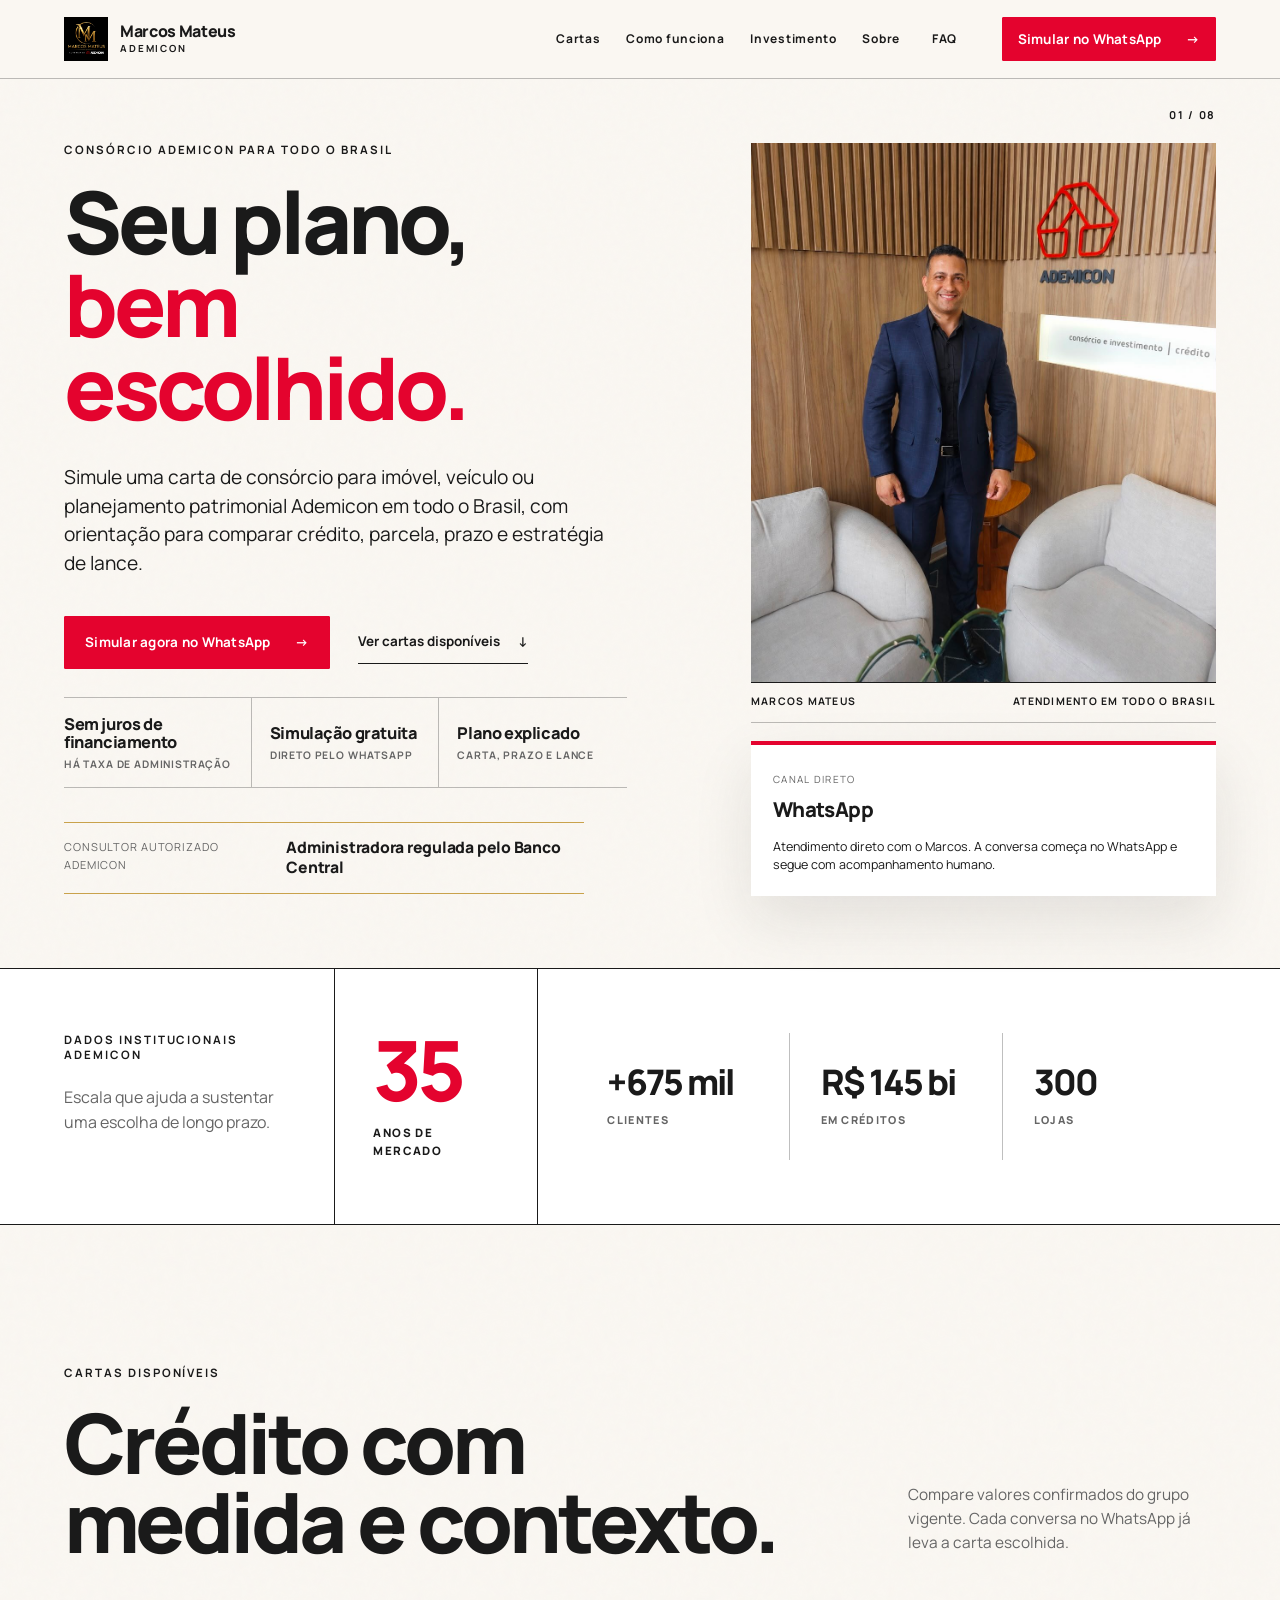
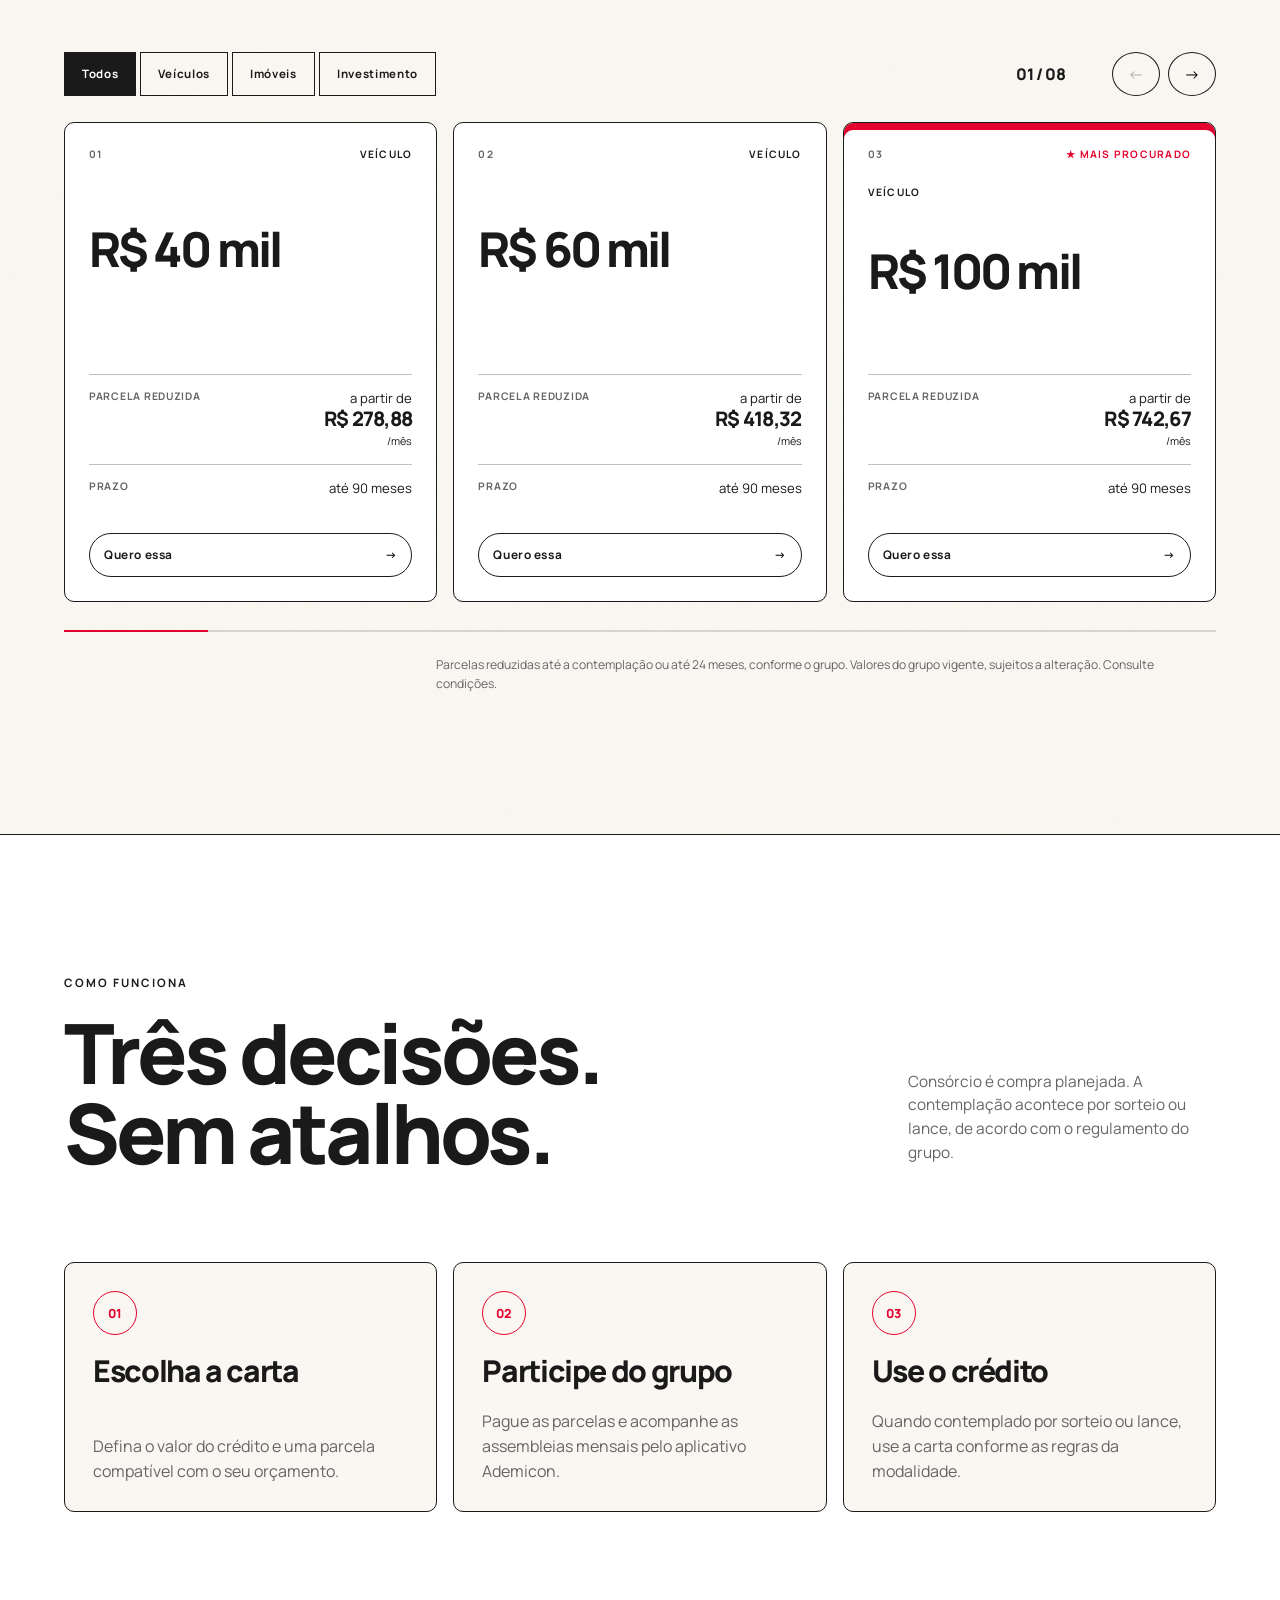
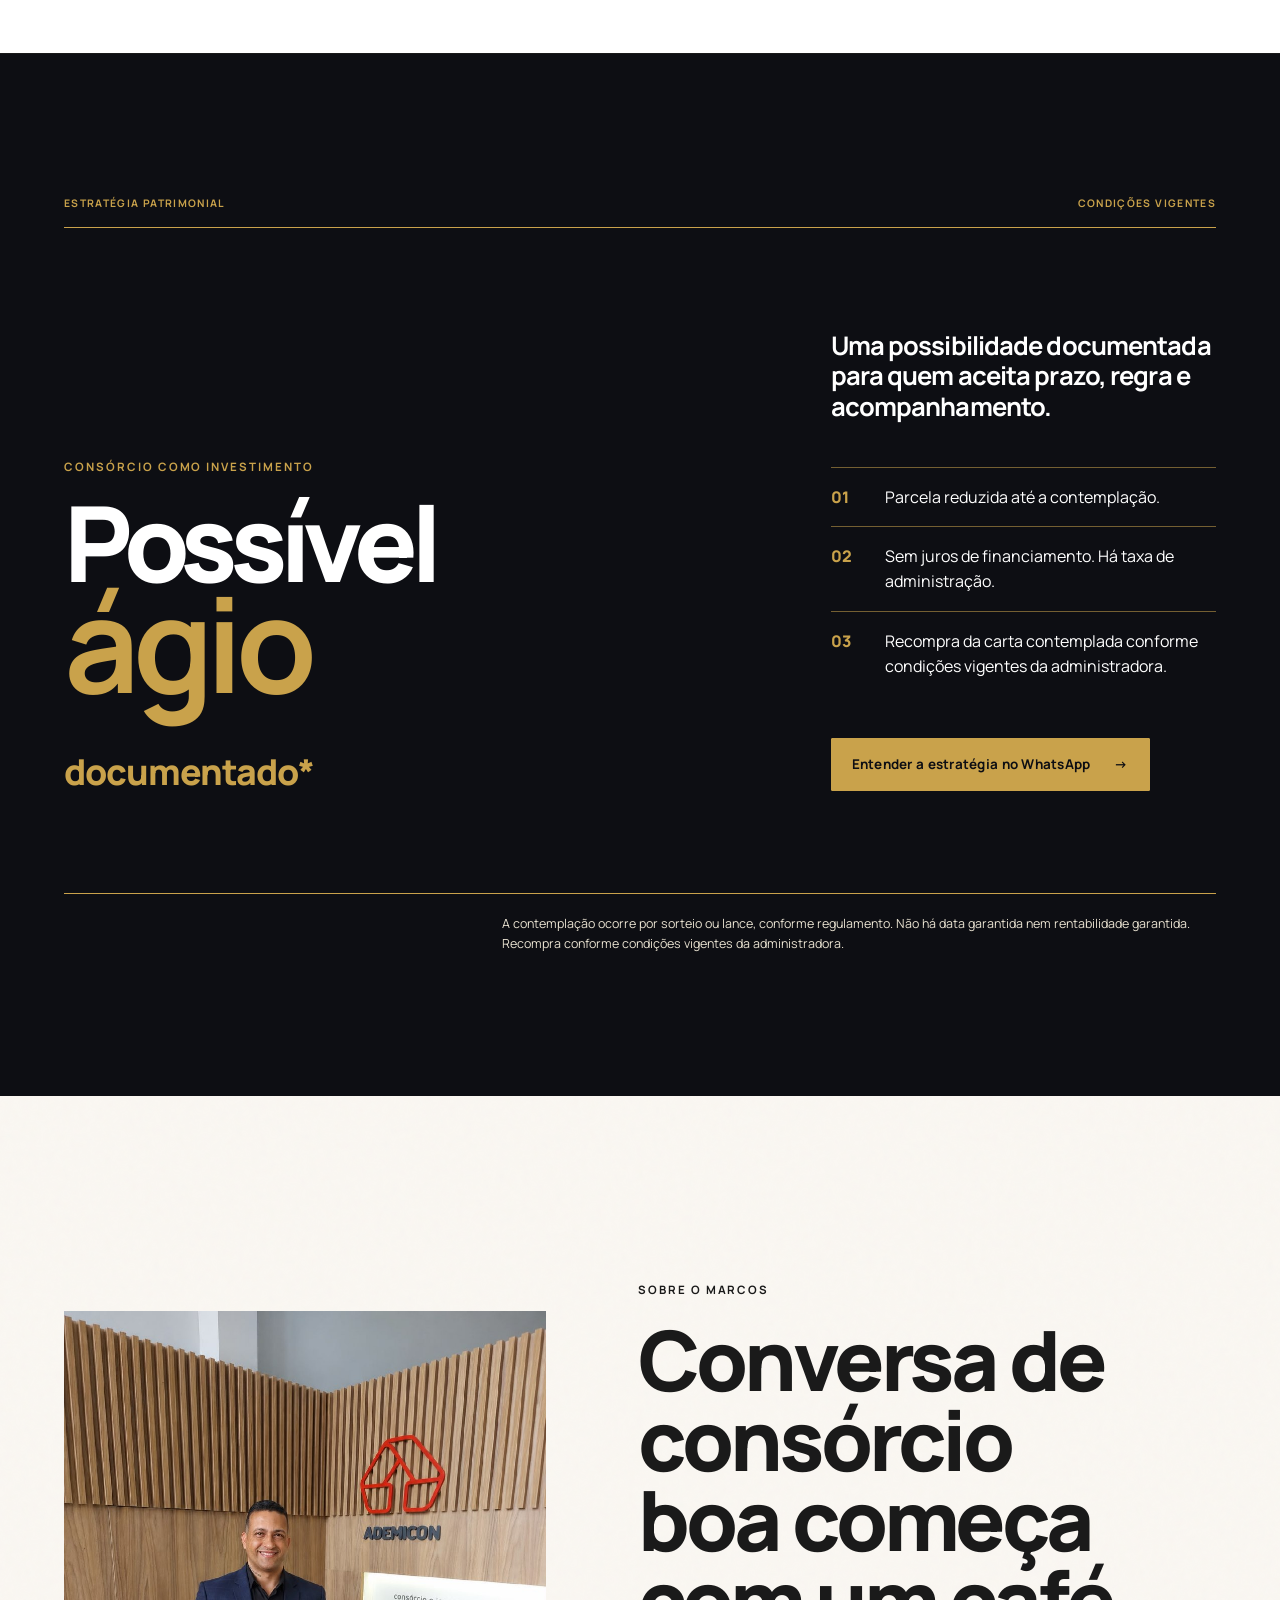
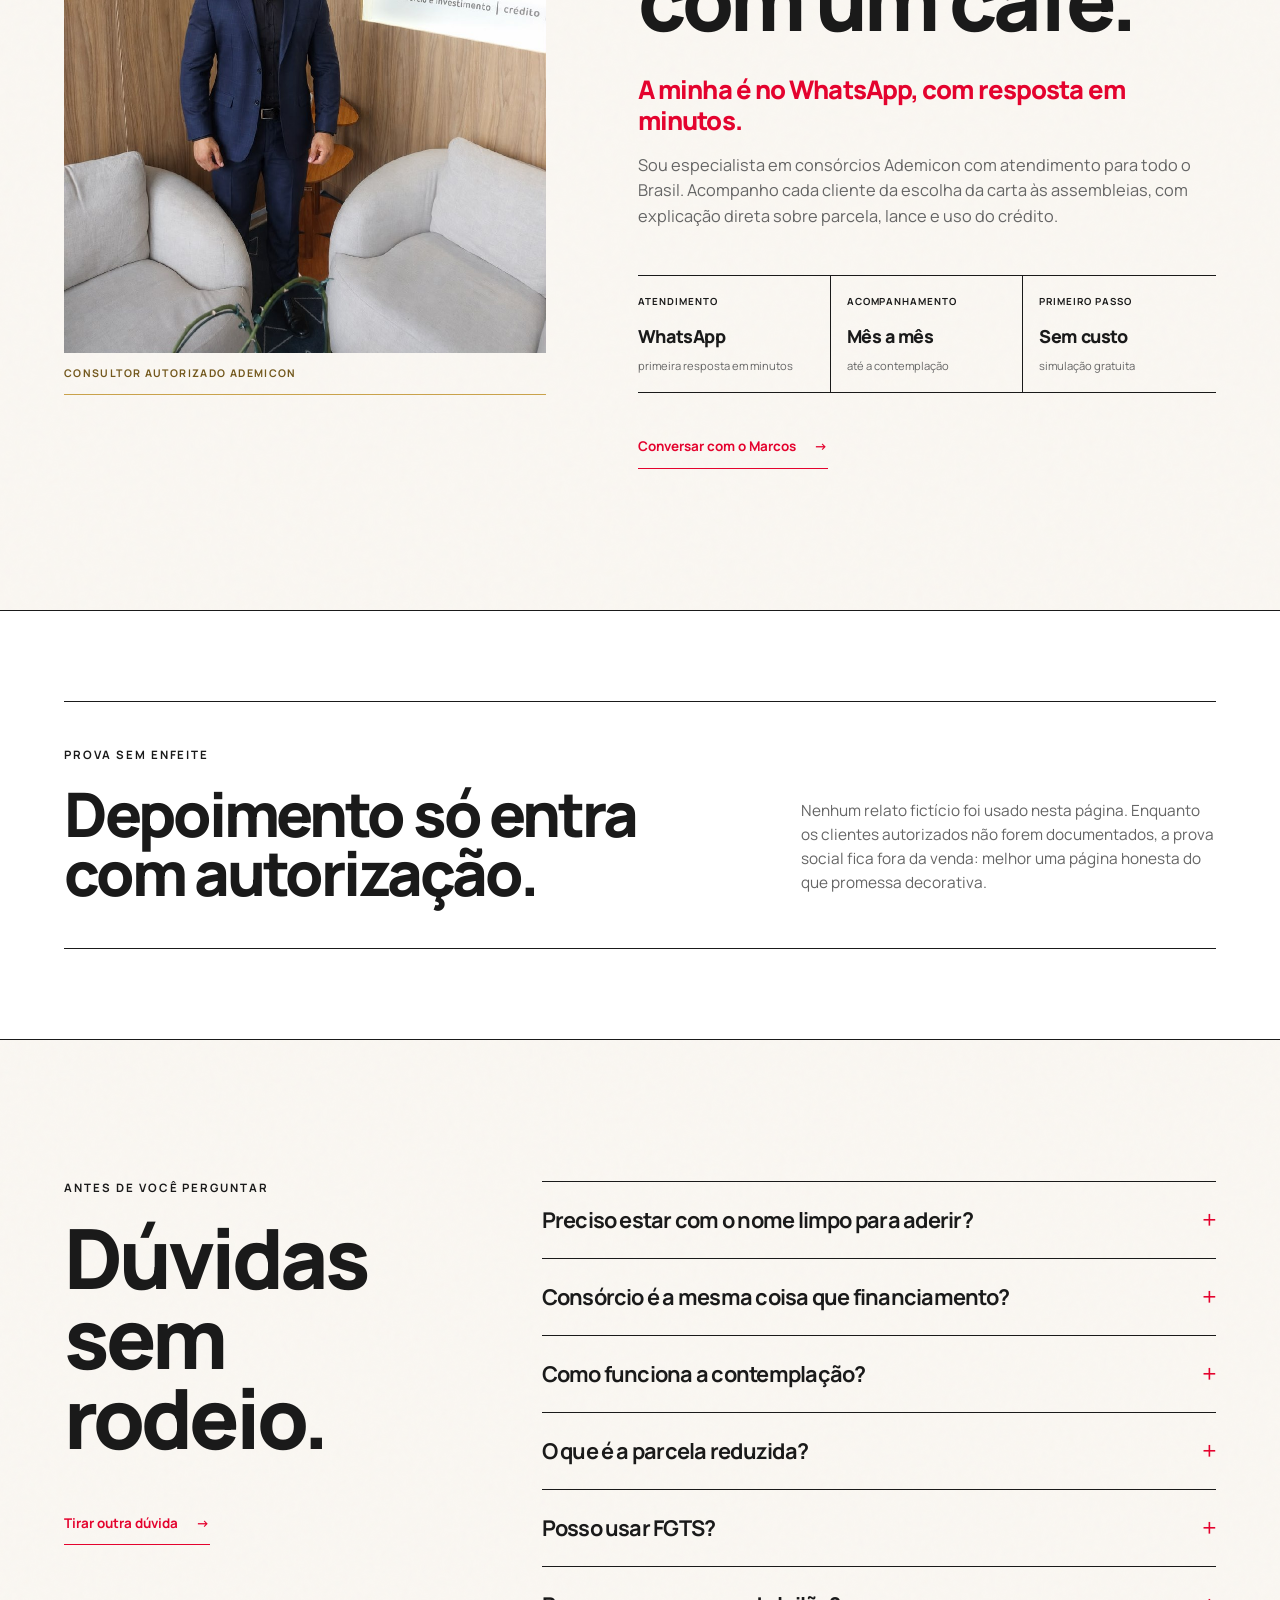
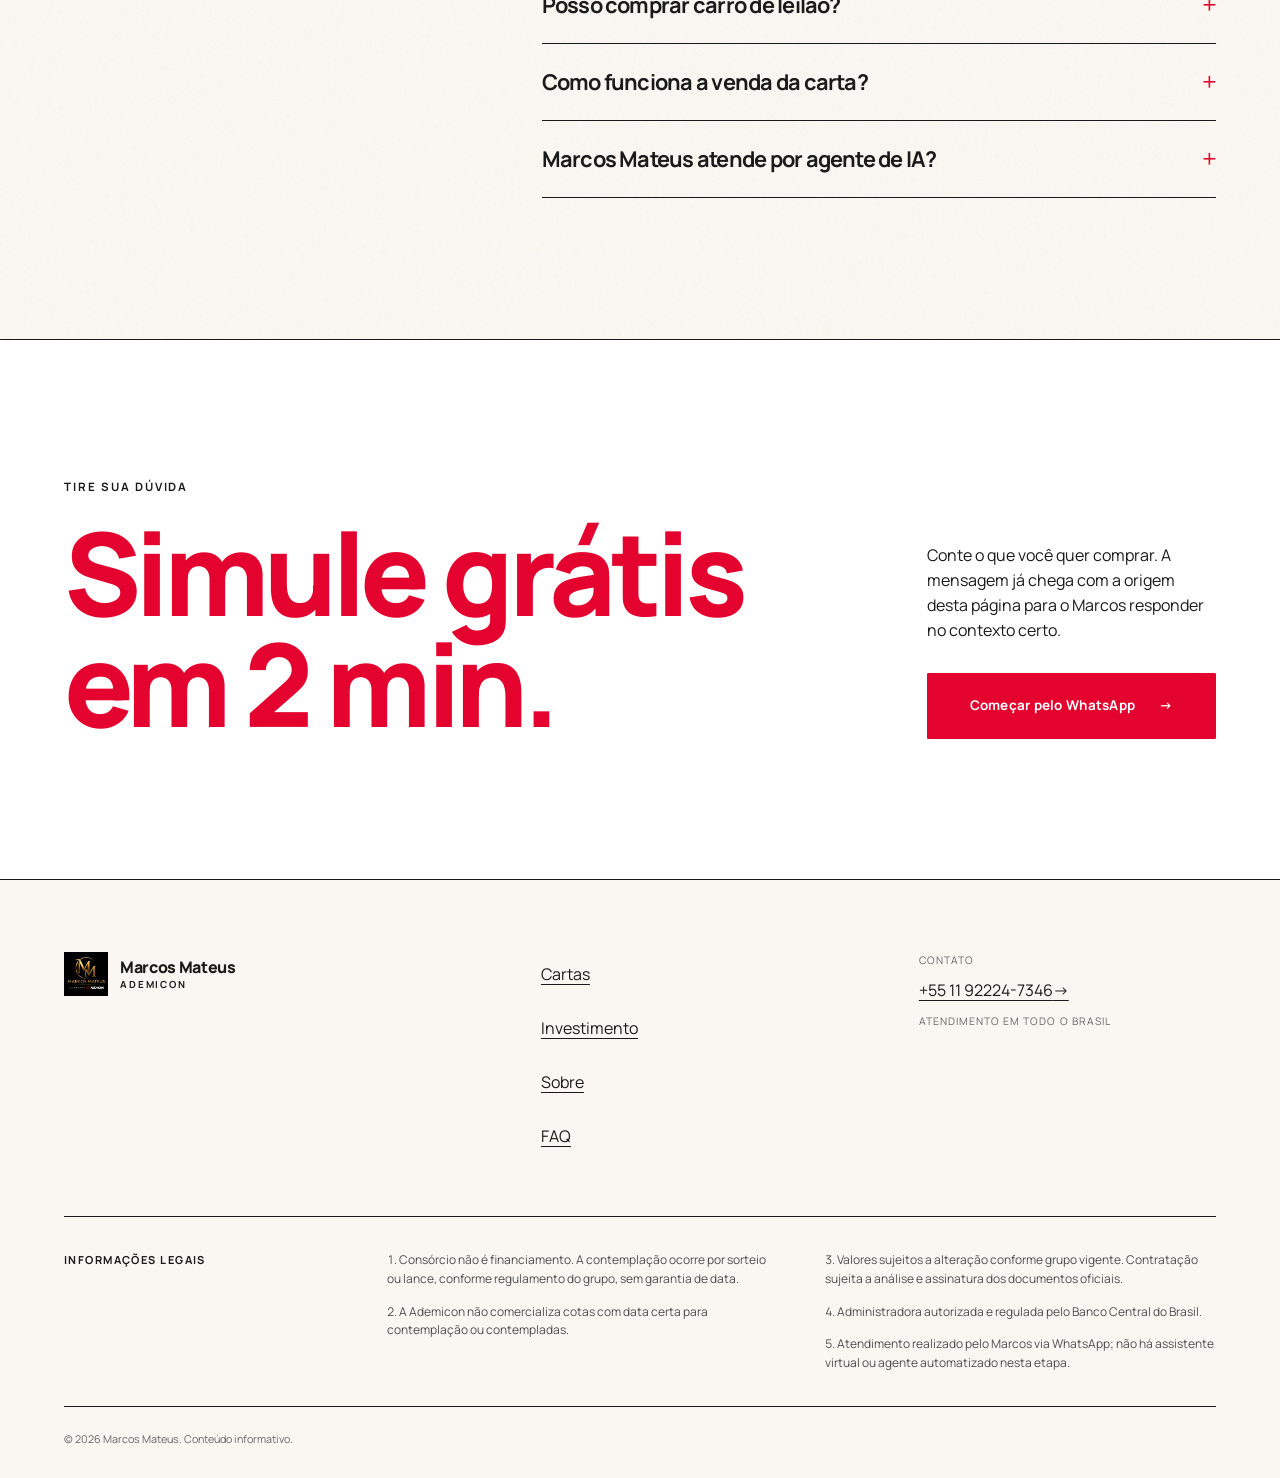
==== commit c1dec612: "Refine landing layout sections" ====
--- a/index.html
+++ b/index.html
@@ -106,7 +106,7 @@
   </script>
   <link rel="icon" href="assets/marca-marcos-mateus.jpg" type="image/jpeg">
   <link rel="preload" href="assets/marcos-mateus.jpg" as="image" type="image/jpeg">
-  <link rel="stylesheet" href="styles.css?v=20260803-manrope-consorcio">
+  <link rel="stylesheet" href="styles.css?v=20260803-layout-round">
   <script src="script.js" defer></script>
 </head>
 <body>
--- a/styles.css
+++ b/styles.css
@@ -288,21 +288,22 @@
 .proof {
   padding: 0 var(--gutter);
   display: grid;
-  grid-template-columns: 3fr 4fr 5fr;
+  grid-template-columns: minmax(220px, 2.4fr) minmax(190px, 1.8fr) minmax(0, 6fr);
   border-bottom: 1px solid var(--ink);
   background: var(--white);
 }
-.proof > * { padding: clamp(36px, 5vw, 72px) clamp(20px, 3vw, 48px); border-right: 1px solid var(--ink); }
+.proof > * { padding: clamp(36px, 5vw, 68px) clamp(20px, 3vw, 44px); border-right: 1px solid var(--ink); }
 .proof > *:first-child { padding-left: 0; }
 .proof > *:last-child { border-right: 0; padding-right: 0; }
-.proof-intro p:last-child { max-width: 230px; margin: 0; color: var(--muted); }
+.proof-intro p:last-child { max-width: 280px; margin: 0; color: var(--muted); }
 .proof-primary { display: flex; flex-direction: column; justify-content: center; }
-.proof-primary strong { font-family: var(--sans); font-size: clamp(4.6rem, 8.2vw, 8rem); font-weight: 800; letter-spacing: -0.075em; line-height: 0.82; color: var(--red); }
-.proof-primary > span { margin-top: 25px; font-size: 0.76rem; font-weight: 700; letter-spacing: 0.12em; text-transform: uppercase; }
-.proof-grid { margin: 0; display: grid; grid-template-columns: repeat(2, 1fr); gap: 42px 22px; align-content: center; }
-.proof-grid div:last-child { grid-column: 2; }
-.proof-grid dt { font-family: var(--sans); font-size: clamp(1.85rem, 3.25vw, 3.45rem); font-weight: 800; letter-spacing: -0.055em; line-height: 0.98; }
-.proof-grid dd { margin: 10px 0 0; color: var(--muted); font-size: 0.7rem; letter-spacing: 0.12em; text-transform: uppercase; }
+.proof-primary strong { font-family: var(--sans); font-size: clamp(3.6rem, 6.5vw, 6.8rem); font-weight: 800; letter-spacing: -0.065em; line-height: 0.88; color: var(--red); }
+.proof-primary > span { margin-top: 18px; font-size: 0.72rem; font-weight: 800; letter-spacing: 0.12em; text-transform: uppercase; }
+.proof-grid { margin: 0; display: grid; grid-template-columns: repeat(3, minmax(0, 1fr)); gap: 0; align-content: stretch; }
+.proof-grid div { padding: clamp(22px, 2.4vw, 34px); display: grid; align-content: center; border-right: 1px solid var(--line); }
+.proof-grid div:last-child { border-right: 0; }
+.proof-grid dt { font-family: var(--sans); font-size: clamp(1.75rem, 2.75vw, 3rem); font-weight: 800; letter-spacing: -0.055em; line-height: 1; white-space: nowrap; }
+.proof-grid dd { margin: 12px 0 0; color: var(--muted); font-size: 0.68rem; font-weight: 800; letter-spacing: 0.12em; text-transform: uppercase; }
 
 .plans, .process, .about, .testimonials, .faq, .final-cta { padding: var(--section) var(--gutter); }
 .section-heading {
@@ -358,22 +359,25 @@
   flex: 0 0 calc((100% - 32px) / 3);
   min-height: 480px;
   padding: 24px;
+  position: relative;
   display: flex;
   flex-direction: column;
   scroll-snap-align: start;
   border: 1px solid var(--ink);
+  border-radius: 10px;
   background: var(--white);
+  box-shadow: 0 1px 0 rgba(26,26,26,0.05);
 }
 .plan-card[hidden] { display: none; }
-.plan-card-featured { border-top: 7px solid var(--red); padding-top: 18px; }
-.plan-card-gold { border-top: 7px solid var(--gold); padding-top: 18px; }
+.plan-card-featured { box-shadow: inset 0 7px 0 var(--red), 0 1px 0 rgba(26,26,26,0.05); }
+.plan-card-gold { box-shadow: inset 0 7px 0 var(--gold), 0 1px 0 rgba(26,26,26,0.05); }
 .card-top { min-height: 32px; display: flex; align-items: flex-start; justify-content: space-between; gap: 14px; }
 .card-number, .card-segment, .card-tag { font-size: 0.64rem; font-weight: 700; letter-spacing: 0.12em; text-transform: uppercase; }
 .card-number { color: var(--muted); }
 .card-tag { color: var(--red); text-align: right; }
 .plan-card-gold .card-tag, .plan-card-gold .card-segment { color: #80631f; }
 .plan-card > .card-segment { display: block; margin-top: 6px; }
-.plan-card h3 { margin: 54px 0 50px; font-family: var(--sans); font-size: clamp(2.8rem, 4.15vw, 4.45rem); font-weight: 800; letter-spacing: -0.065em; line-height: 0.98; }
+.plan-card h3 { margin: 46px 0 42px; font-family: var(--sans); font-size: clamp(2.65rem, 3.75vw, 4.1rem); font-weight: 800; letter-spacing: -0.06em; line-height: 1; }
 .plan-card dl { margin: auto 0 0; }
 .plan-card dl div { padding: 13px 0; display: grid; grid-template-columns: 0.8fr 1.2fr; gap: 12px; border-top: 1px solid var(--line); }
 .plan-card dt { color: var(--muted); font-size: 0.65rem; font-weight: 700; letter-spacing: 0.07em; text-transform: uppercase; }
@@ -386,9 +390,10 @@
   display: flex;
   align-items: center;
   justify-content: space-between;
-  border-top: 1px solid var(--ink);
-  border-bottom: 1px solid var(--ink);
+  border: 1px solid var(--ink);
+  border-radius: 999px;
   color: var(--ink);
+  padding: 0 14px;
   text-decoration: none;
   font-size: 0.74rem;
   font-weight: 700;
@@ -399,21 +404,21 @@
 .plans-disclaimer { max-width: 780px; margin: 24px 0 0 auto; color: var(--muted); font-size: 0.76rem; line-height: 1.55; }
 
 .process { background: var(--white); border-bottom: 1px solid var(--ink); }
-.process-list { margin: 0; padding: 0; list-style: none; border-top: 1px solid var(--ink); }
+.process-list { margin: 0; padding: 0; display: grid; grid-template-columns: repeat(3, minmax(0, 1fr)); gap: 16px; list-style: none; }
 .process-list li {
-  min-height: 170px;
-  padding: 34px 0;
-  display: grid;
-  grid-template-columns: 1fr 4fr 5fr;
-  gap: 24px;
+  min-height: 250px;
+  padding: 28px;
+  display: grid;
+  grid-template-rows: auto auto 1fr;
+  gap: 20px;
   align-items: start;
-  border-bottom: 1px solid var(--ink);
-}
-.process-list li:nth-child(2) h3 { margin-left: 10%; }
-.process-list li:nth-child(3) h3 { margin-left: 20%; }
-.process-list span { color: var(--red); font-family: var(--sans); font-size: 1rem; font-weight: 800; }
-.process-list h3 { margin: 0; font-family: var(--sans); font-size: clamp(1.9rem, 3vw, 3.15rem); font-weight: 800; letter-spacing: -0.045em; line-height: 1; }
-.process-list p { max-width: 500px; margin: 6px 0 0; color: var(--muted); }
+  border: 1px solid var(--ink);
+  border-radius: 10px;
+  background: var(--paper);
+}
+.process-list span { width: 44px; height: 44px; display: inline-flex; align-items: center; justify-content: center; border: 1px solid var(--red); border-radius: 50%; color: var(--red); font-family: var(--sans); font-size: 0.78rem; font-weight: 800; }
+.process-list h3 { margin: 0; font-family: var(--sans); font-size: clamp(1.75rem, 2.35vw, 2.5rem); font-weight: 800; letter-spacing: -0.045em; line-height: 1.04; }
+.process-list p { max-width: 340px; margin: 0; color: var(--muted); align-self: end; }
 
 .investment {
   padding: var(--section) var(--gutter);
@@ -524,8 +529,10 @@
   .text-link:hover span, .button:hover span, .card-link:hover span { transform: translateX(6px); }
   .main-nav > a:not(.button):hover::after { right: 0; }
   .carousel-arrow:hover { background: var(--ink); color: var(--white); }
-  .plan-card { transition: border-color 180ms ease, transform 180ms ease; }
-  .plan-card:hover { transform: translateY(-4px); border-color: var(--red); }
+  .plan-card { transition: border-color 180ms ease, box-shadow 180ms ease, background-color 180ms ease; }
+  .plan-card:hover { border-color: var(--red); box-shadow: 0 18px 42px rgba(26,26,26,0.10); }
+  .plan-card-featured:hover { box-shadow: inset 0 7px 0 var(--red), 0 18px 42px rgba(26,26,26,0.10); }
+  .plan-card-gold:hover { border-color: var(--gold); box-shadow: inset 0 7px 0 var(--gold), 0 18px 42px rgba(26,26,26,0.10); }
 }
 
 @media (max-width: 1040px) {
@@ -535,6 +542,8 @@
   .hero-visual { grid-column: 8 / 13; }
   .hero-note { display: none; }
   .plan-card { flex-basis: calc((100% - 16px) / 2); }
+  .process-list { grid-template-columns: 1fr; }
+  .process-list li { min-height: 0; }
   .about-specs { grid-template-columns: 1fr; }
   .about-specs div, .about-specs div + div { padding: 15px 0; border-right: 0; border-bottom: 1px solid var(--line); }
   .about-specs div:last-child { border-bottom: 0; }
@@ -587,8 +596,9 @@
   .proof-intro { grid-column: 1 / 3; }
   .proof-primary { border-right: 1px solid var(--ink); }
   .proof-primary strong { font-size: clamp(4.5rem, 24vw, 7rem); }
-  .proof-grid { grid-template-columns: 1fr; gap: 28px; }
-  .proof-grid div:last-child { grid-column: 1; }
+  .proof-grid { grid-template-columns: 1fr; gap: 0; }
+  .proof-grid div { padding-inline: 0; border-right: 0; border-bottom: 1px solid var(--line); }
+  .proof-grid div:last-child { grid-column: 1; border-bottom: 0; }
 
   .section-heading { grid-template-columns: 1fr; gap: 28px; margin-bottom: 48px; }
   .section-heading h2, .process h2, .about h2, .testimonials h2, .faq h2 { font-size: clamp(3.15rem, 14vw, 4.6rem); }
@@ -601,9 +611,8 @@
   .plan-card h3 { font-size: 3.8rem; }
   .plans-disclaimer { margin-left: 0; }
 
-  .process-list li { grid-template-columns: 52px 1fr; min-height: 0; }
-  .process-list li h3, .process-list li:nth-child(2) h3, .process-list li:nth-child(3) h3 { margin-left: 0; }
-  .process-list li p { grid-column: 2; margin-top: -8px; }
+  .process-list li { padding: 24px; }
+  .process-list p { max-width: none; }
 
   .investment-grid { grid-template-columns: 1fr; gap: 72px; }
   .investment h2 { font-size: clamp(4.7rem, 24vw, 7.2rem); }
